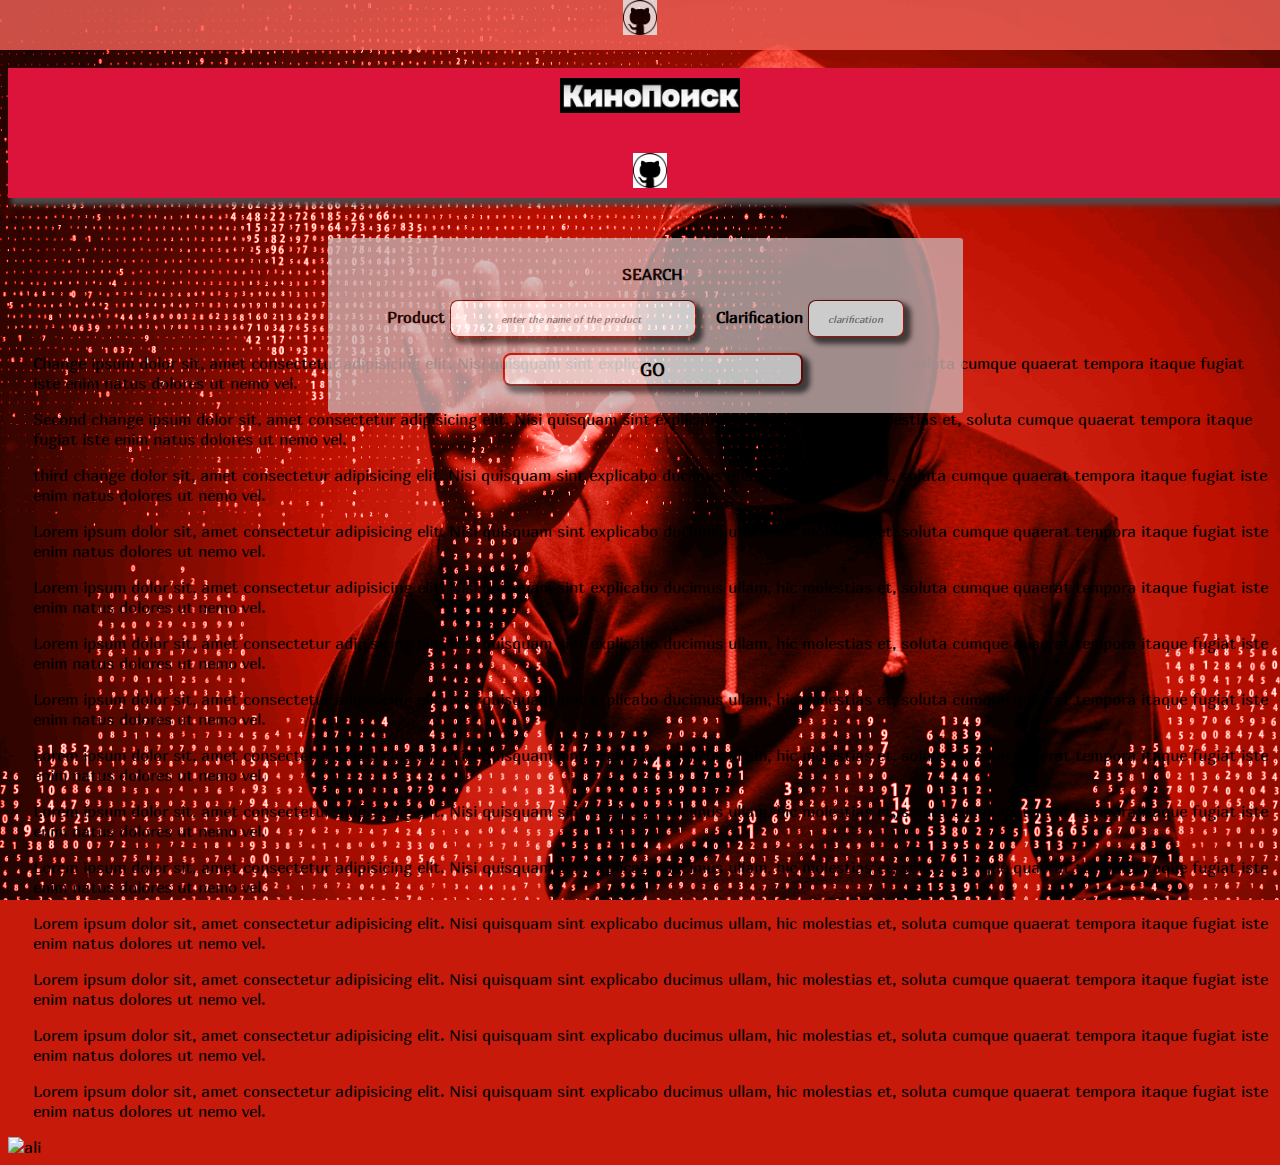
==== index.html @ 29de1f80 "dfsdf" ====
<!DOCTYPE html>
<html lang="ru">
<head>
    <meta charset="UTF-8">
    <title>Сравнение</title>
    <link rel="stylesheet" href="sty.css">
    <link rel="preconnect" href="https://fonts.googleapis.com">
    <link rel="preconnect" href="https://fonts.gstatic.com" crossorigin>
    <link href="https://fonts.googleapis.com/css2?family=Marmelad&family=Orbitron&display=swap" rel="stylesheet">
</head>
<body>
    <header class="header1">
        <a href="https://github.com/">
            <img class="img1" src="im/gh.jpg" alt="gh">
        </a>
    </header>

    <main>  
        <div class="poezd">
            <a href="kp.html">
                <img class = "img1" src="im/kp.jpg" alt="Kinopoisk-for-me"     height: 25px;>
            </a>
            <br> </br>
            <a href="gh.html">
                <img class="img1" src="im/gh.jpg" alt="my github"     height: 35px;>
            </a>
        </div>
        </div>
        <div id='container'>
            <form>
                <p><b>SEARCH</b></p>

                <label for="search_golbal"><b>Product</b></label>
                <input type="text" id='in-main' class='in1-p in1 font2' name="search_golbal" placeholder="enter the name of the product " align="middle">

                <label for="search_extra"><b>Clarification</b></label>
                <input type="text" id="in-main" class='in-main in1-p in2 font2' name="search_extra" placeholder="clarification" align="middle">

                <p> </p>

                <input type="submit" id='in3' class='center2 font1' name="go_search" value='GO' alt='Погнали'>
                </form>
        </div>

        <span class="tre">
            <p class="first_p"><b>C</b>hange ipsum dolor sit, amet consectetur adipisicing elit. Nisi quisquam sint explicabo ducimus ullam, hic molestias et, soluta cumque quaerat tempora itaque fugiat iste enim natus dolores ut nemo vel.</p>
            <p>Second change ipsum dolor sit, amet consectetur adipisicing elit. Nisi quisquam sint explicabo ducimus ullam, hic molestias et, soluta cumque quaerat tempora itaque fugiat iste enim natus dolores ut nemo vel.</p>
            <p>third change dolor sit, amet consectetur adipisicing elit. Nisi quisquam sint explicabo ducimus ullam, hic molestias et, soluta cumque quaerat tempora itaque fugiat iste enim natus dolores ut nemo vel.</p>
            <p>Lorem ipsum dolor sit, amet consectetur adipisicing elit. Nisi quisquam sint explicabo ducimus ullam, hic molestias et, soluta cumque quaerat tempora itaque fugiat iste enim natus dolores ut nemo vel.</p>
            <p>Lorem ipsum dolor sit, amet consectetur adipisicing elit. Nisi quisquam sint explicabo ducimus ullam, hic molestias et, soluta cumque quaerat tempora itaque fugiat iste enim natus dolores ut nemo vel.</p>
            <p>Lorem ipsum dolor sit, amet consectetur adipisicing elit. Nisi quisquam sint explicabo ducimus ullam, hic molestias et, soluta cumque quaerat tempora itaque fugiat iste enim natus dolores ut nemo vel.</p>
            <p>Lorem ipsum dolor sit, amet consectetur adipisicing elit. Nisi quisquam sint explicabo ducimus ullam, hic molestias et, soluta cumque quaerat tempora itaque fugiat iste enim natus dolores ut nemo vel.</p>
            <p>Lorem ipsum dolor sit, amet consectetur adipisicing elit. Nisi quisquam sint explicabo ducimus ullam, hic molestias et, soluta cumque quaerat tempora itaque fugiat iste enim natus dolores ut nemo vel.</p>
            <p>Lorem ipsum dolor sit, amet consectetur adipisicing elit. Nisi quisquam sint explicabo ducimus ullam, hic molestias et, soluta cumque quaerat tempora itaque fugiat iste enim natus dolores ut nemo vel.</p>
            <p>Lorem ipsum dolor sit, amet consectetur adipisicing elit. Nisi quisquam sint explicabo ducimus ullam, hic molestias et, soluta cumque quaerat tempora itaque fugiat iste enim natus dolores ut nemo vel.</p>
            <p>Lorem ipsum dolor sit, amet consectetur adipisicing elit. Nisi quisquam sint explicabo ducimus ullam, hic molestias et, soluta cumque quaerat tempora itaque fugiat iste enim natus dolores ut nemo vel.</p>
            <p>Lorem ipsum dolor sit, amet consectetur adipisicing elit. Nisi quisquam sint explicabo ducimus ullam, hic molestias et, soluta cumque quaerat tempora itaque fugiat iste enim natus dolores ut nemo vel.</p>
            <p>Lorem ipsum dolor sit, amet consectetur adipisicing elit. Nisi quisquam sint explicabo ducimus ullam, hic molestias et, soluta cumque quaerat tempora itaque fugiat iste enim natus dolores ut nemo vel.</p>
            <p>Lorem ipsum dolor sit, amet consectetur adipisicing elit. Nisi quisquam sint explicabo ducimus ullam, hic molestias et, soluta cumque quaerat tempora itaque fugiat iste enim natus dolores ut nemo vel.</p>
        </span>

        <div>
            <img src="ali.jpg" alt='ali' class="img11" width="15">
        </div>

    </main>

</body>
</html>
---- sty.css ----
* {
    font-family: 'Marmelad', sans-serif;
}

body {
    /*background-image: url(im/AE1.png);
    background-color: rgb(200, 26, 11);*/
    background-image: url(im/b1.jpg);
    background-color: rgb(200, 26, 11);
    background-position: top center;
    background-size: cover;
    background-attachment: fixed;
    background-repeat: no-repeat;
    background-origin: border-box;
    /*делаем верхний слой бэкграунда с наложением цвета (color) и его форматом (blendmode)*/
    background-blend-mode: luminosity;
    font-family:'Orbitron', Tahoma, Geneva, Verdana, sans-serif;
}

input:fokus {
    background-color: magenta;
}

.header1 {
    background-color: rgb(246, 99, 88);
    opacity: 0.8;
    height: 50px;
    width: 100%;
    position: fixed;
    top: 0px;
    left: 0px;
}

/* основной стиль полей*/
#in-main {
    border-radius: 8px;
    border-width: 1px;
    margin-right: 15px;
    margin-bottom: 10 px;
    border-color: rgb(200, 26, 11);
    box-shadow: 5px 5px 5px 2px rgb(78, 73, 72);
    -webkit-transition: all 0.5s ease;
    -moz-transition: all 0.5s ease;
    transition: all 0.5s ease;
}

in1-p:hover {
    box-shadow:5px 5px 5px 2px rgb(200, 26, 11);
    -webkit-transition: all 0.5s ease;
    -moz-transition: all 0.5s ease;
    transition: all 0.5s ease;
}

/* размеры основного поля поиска*/
.in1 {
    height: 33px!important;
    width: 40%!important;
}

/* размеры дополнительного поля поиска*/
.in2 {
    height: 33px!important;
    width: 15%!important;
}

#in3 {
    height: 33px!important;
    width: 50%!important;
    border-radius: 8px;
    display: inline!important;
    border-color: rgb(200, 26, 11);
    box-shadow: 5px 5px 5px 2px rgb(78, 73, 72);
    -webkit-transition: all 0.5s ease;
    -moz-transition: all 0.5s ease;
    transition: all 0.5s ease;
    margin-bottom: 7px;
}

.center {
    display: block;
    text-align: center;
}

form {
    text-align: center;
}

.font1 {
    font-weight: bold;
    font-size: 18px;
}

/* просто тектс для push */

.font2 {
  font-weight: 200!important;
  font-size: 10px!important;
  font-style: normal;
  font-style: italic;
  text-align: center;
}

span p {
  margin-left: 25px;
  margin-top: 15px;
}

.first_p {
  margin-top: 40px!important;
}

.poezd{
    background-color: crimson;
    width: 100%;
    height: 50 px;
    padding: 10px;
    position: relative;
    top: 60px;
    display: block;
    margin-left: auto;
    margin-right: auto;
    box-shadow: 5px 5px 5px 2px rgb(78, 73, 72);
    -webkit-transition: all 0.5s ease;
    -moz-transition: all 0.5s ease;
    transition: all 0.5s ease;
}
#container{
    position: relative;
    right: 5px;
    left: 5px;
    top: 100px;
    margin: 0 auto;
    max-width: 600px;
    border-radius: 3px;
    padding: 10px;
    padding-left: 25px;
    padding-bottom: 20px;
    background-color: rgb(202, 175, 175);
    opacity: 0.8;
}

.img1 {
    height: 35px;
    display: block;
    margin-left: auto;
    margin-right: auto;
}
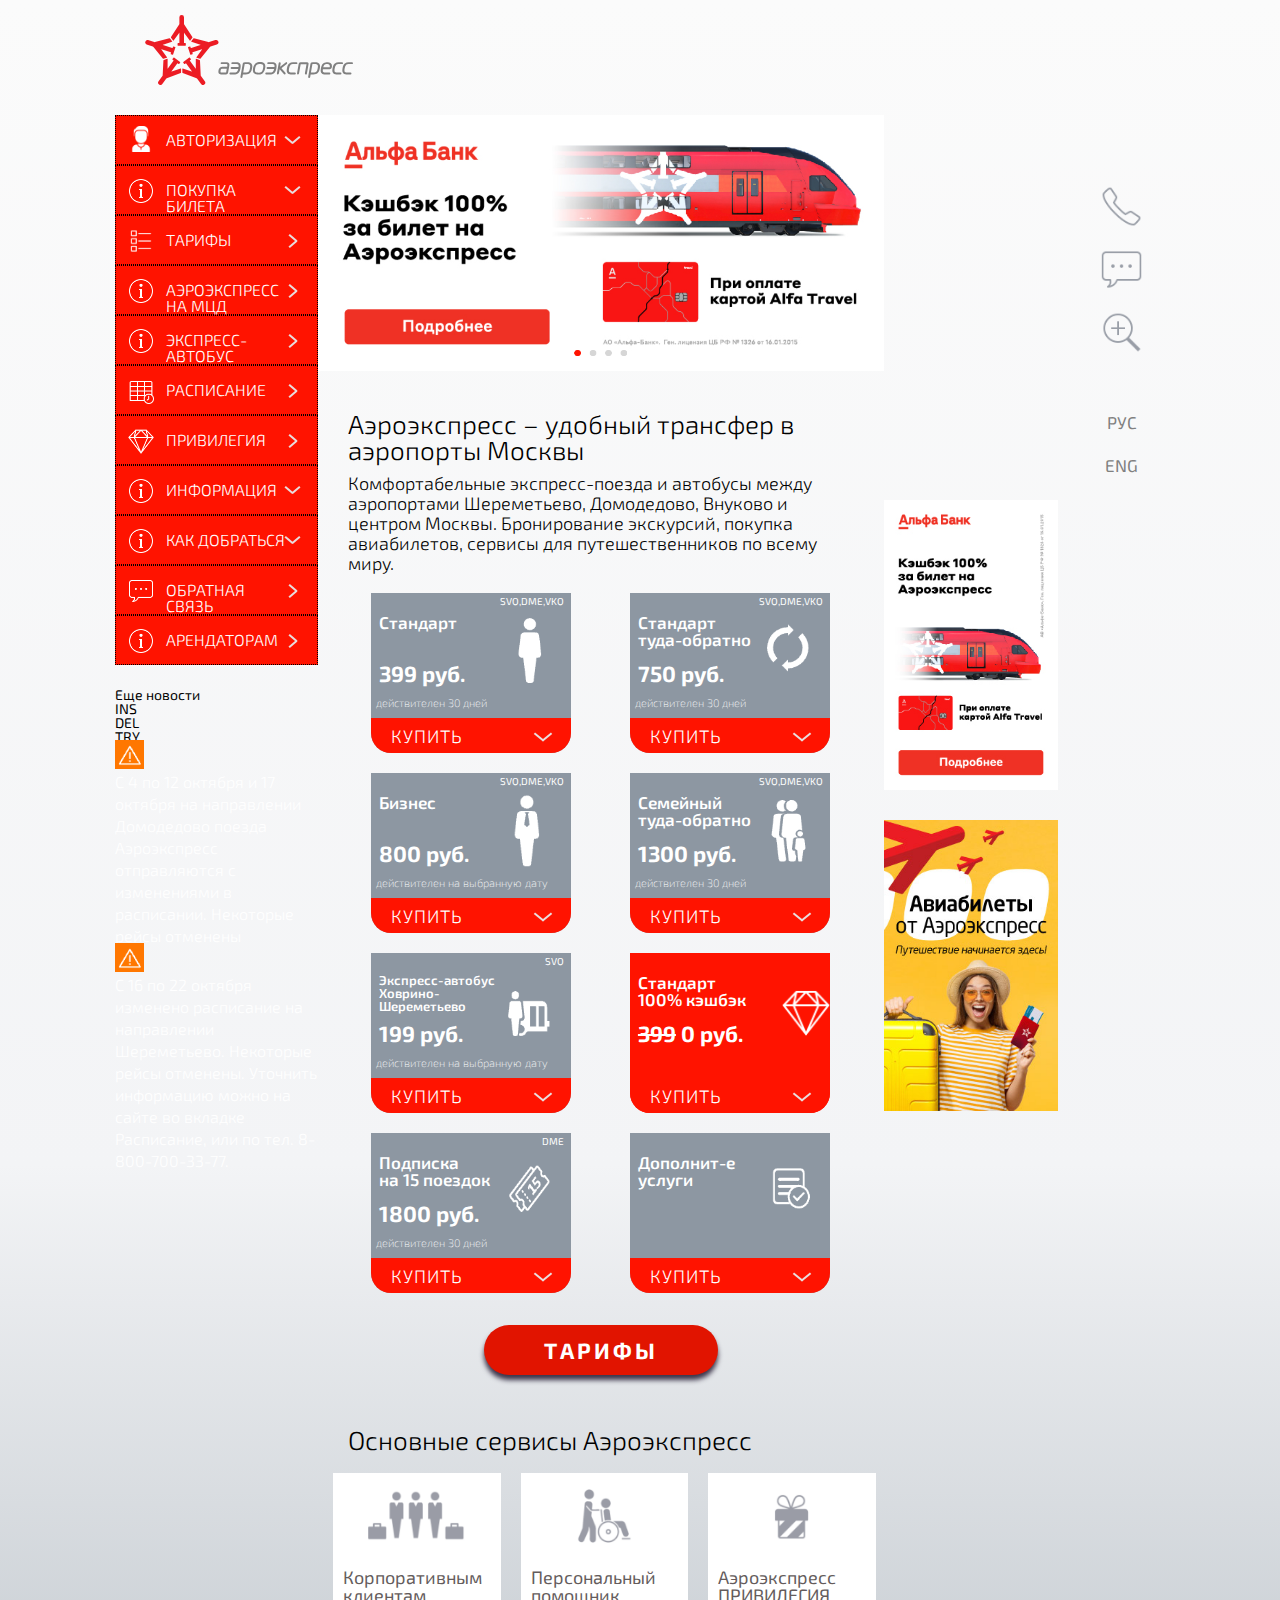
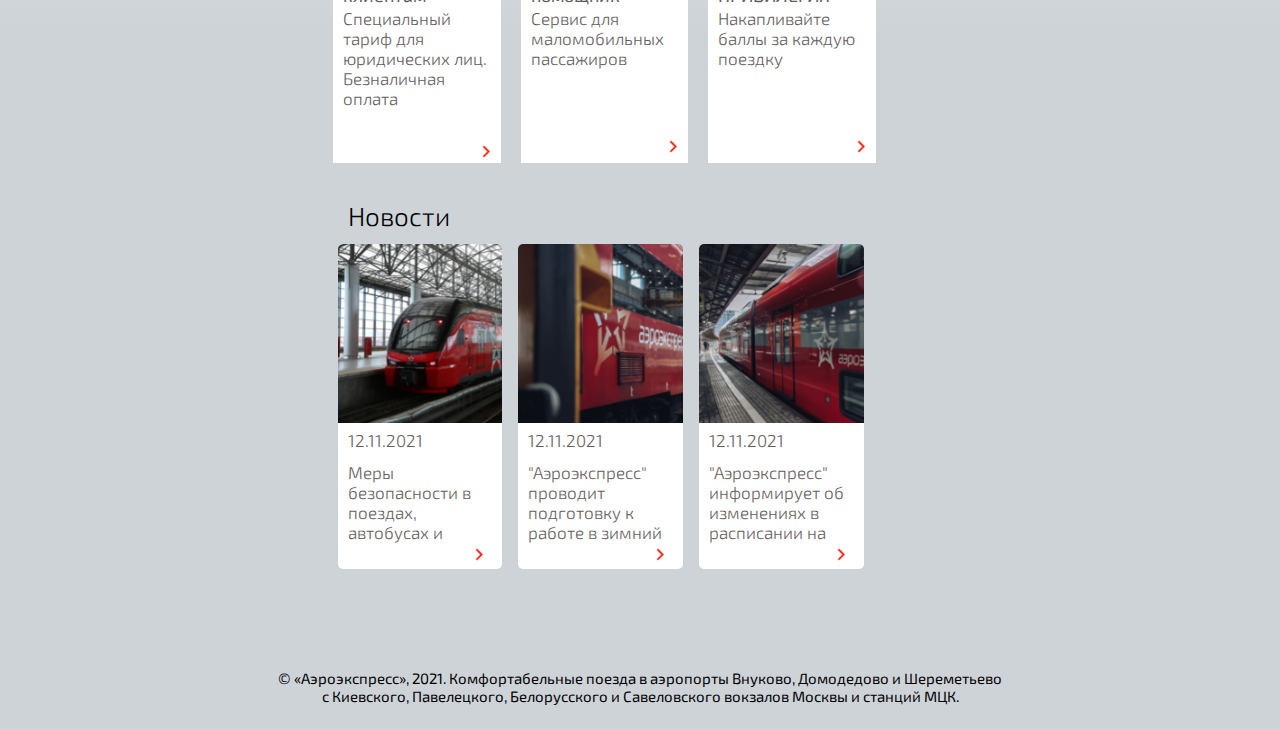
==== commit 05d6f72c: "Update index.html" ====
--- a/index.html
+++ b/index.html
@@ -1,69 +1,500 @@
 <!DOCTYPE html>
-<html lang="ru">
+<html lang="en">
 <head>
     <meta charset="UTF-8">
-    <title>Сравнение</title>
-    <link rel="stylesheet" href="sty.css">
+    <meta http-equiv="X-UA-Compatible" content="IE=edge">
+    <meta name="viewport" content="width=device-width, initial-scale=1.0 maximum-scale=1.0 user-scalable=1.0">
+    <title>AeroExpress</title>
+    <link rel="stylesheet" href="AE2.css" >
+    <link rel="stylesheet" href="AE2__left_menu.css">
+    <link rel="stylesheet" href="example.css">
+    <link rel="stylesheet" href="AE2__items.css">
     <link rel="preconnect" href="https://fonts.googleapis.com">
     <link rel="preconnect" href="https://fonts.gstatic.com" crossorigin>
-    <link href="https://fonts.googleapis.com/css2?family=Marmelad&family=Orbitron&display=swap" rel="stylesheet">
+    <link href="https://fonts.googleapis.com/css2?family=Exo+2:ital,wght@0,100;0,200;0,300;0,400;0,500;0,600;0,700;0,800;0,900;1,100;1,200;1,300;1,400;1,500;1,600;1,700;1,800;1,900&display=swap" rel="stylesheet">
+    <link rel="shortcut icon" href="im-aero/favicon.png" type="image/png">
 </head>
 <body>
-    <header class="header1">
-        <a href="https://github.com/">
-            <img class="img1" src="im/gh.jpg" alt="gh">
-        </a>
-    </header>
-
-    <main>  
-        <div class="poezd">
-            <a href="kp.html">
-                <img class = "img1" src="im/kp.jpg" alt="Kinopoisk-for-me"     height: 25px;>
-            </a>
-            <br> </br>
-            <a href="gh.html">
-                <img class="img1" src="im/gh.jpg" alt="my github"     height: 35px;>
-            </a>
+    <div class="super-wrap">
+        <div class="sub__wrap">
+            <div class="header">
+                <div class="header__content">
+                    <div class="head-left">
+                        <a href="https://aeroexpress.ru/" title = "На главную"><img class="logo " src="im-aero/logo1.svg" alt=""></a>
+                    </div>
+                </div>
+            </div>
+            <div class="main">
+                <div class="main__content">
+                    <div class="lefcen_main_column">
+                        
+<!--  БЛОК МЕНЮ  -->
+                        
+                        <div class="left_center_col">
+                            <div class="main-menu">
+                                <div class="mm-general autor">
+                                    <p>АВТОРИЗАЦИЯ</p>
+                                </div>
+                                <div class="mm-general buy">
+                                    <div>
+                                        <p>ПОКУПКА БИЛЕТА</p>
+                                    </div>
+                                </div>
+                                <div class="godown_block">
+                                    <p>Поезд АЭРОЭКСПРЕСС</p>
+                                    <a href="https://aeroexpress.ru/aero/busorder.html"> <p>Экспресс-автобус</p></a>  
+                                    <a href="https://aeroexpress.business/"> <p>Покупка билетов для ЮЛ</p></a>
+                                </div>
+                                <div class="mm-general price">
+                                    <p>ТАРИФЫ</p>
+                                </div>
+                                <a class="aaa mm-general mcd" href="https://odintsovo.aeroexpress.ru">
+                                    <p>АЭРОЭКСПРЕСС НА МЦД</p>
+                                </a>
+                                <a class="aaa mm-general bus" href="https://khovrino.aeroexpress.ru">
+                                    <p>ЭКСПРЕСС-АВТОБУС</p>
+                                </q>
+                                <a class="aaa mm-general day" href="https://aeroexpress.ru/bonus.html">
+                                    <p>РАСПИСАНИЕ</p>
+                                </a>
+                                <a  class="aaa mm-general priv">
+                                    <p>ПРИВИЛЕГИЯ</p>
+                                </a>
+                                <div class="mm-general info">
+                                    <p>ИНФОРМАЦИЯ</p>
+                                </div>
+                                <div id='howtobuy' class="mm-general how" >
+                                    <p>КАК ДОБРАТЬСЯ</p>
+                                </div>
+                                <div class="mm-general callme">
+                                    <p>ОБРАТНАЯ СВЯЗЬ</p>
+                                </div>
+                                <div class="mm-general are">
+                                    <p>АРЕНДАТОРАМ</p>
+                                </div>
+                            </div>
+                            <div class="left_btn">
+                                <div class="left_btn__go">
+                                    <p>Еще новости</p>
+                                </div>
+                            </div>
+                            <div class="buttons">
+                                <div class="left_btn2" id='btn1'>
+                                    <div class="left_btn__go2">
+                                        <p>INS</p>
+                                    </div>
+                                </div>
+                                <div class="left_btn2" id='btn2'>
+                                    <div class="left_btn__go2">
+                                        <p>DEL</p>
+                                    </div>
+                                </div>
+                                <div class="left_btn2" id='btn3'>
+                                    <div class="left_btn__go2">
+                                        <p>TRY</p>
+                                    </div>
+                                </div>
+                            </div>
+                            <div class="orange-info orange-info__1">
+                                <div class="sign1">
+                                    <img class="sign1" src="im-aero/oran-attantion.png" alt="">
+                                </div>
+                                <div class="info1">
+                                    <p class='info1_1' id='toIns'>С 4 по 12 октября и 17 октября на направлении Домодедово поезда Аэроэкспресс отправляются с изменениями в расписании. Некоторые рейсы отменены</p>
+                                </div>
+                            </div>
+                            <div class="orange-info">
+                                <div class="sign2">
+                                    <img class="sign2" src="im-aero/oran-attantion.png" alt="turn">
+                                </div>
+                                <div class="info2">
+                                    <p>С 16 по 22 октября изменено расписание на направлении Шереметьево. Некоторые рейсы отменены. Уточнить информацию можно на сайте во вкладке Расписание, или по тел. 8-800-700-33-77.</p>
+                                </div>
+                             </div>
+                        </div>
+
+<!--  ЦЕНТРАЛЬНЫЙ БЛОК  -->
+
+                        <div class="center_center_col">
+                            <div class="center__item_1">
+                                <div class="center__item_1_1">
+                                    <a href="https://aeroexpress.ru/promo-alfa" title="100% кэшбэк"><img class="slider" src="im-aero/banner-center1.png" alt=""></a>
+                                </div>
+                                <div class="center__item_1_2 center__item_3_article">
+                                    <span>Аэроэкспресс – удобный трансфер в аэропорты Москвы</span>
+                                </div>
+                                <div class="center__item_1_3">
+                                    <p>Комфортабельные экспресс-поезда и автобусы между аэропортами Шереметьево, Домодедово, Внуково и центром Москвы. Бронирование экскурсий, покупка авиабилетов, сервисы для путешественников по всему миру.</p>
+                                </div>
+                            </div>
+                            <div class="center__item_2">
+                                <div class="items_main">
+                                    <div class="frame__SVO">
+                                        <p>SVO,DME,VKO</p>
+                                    </div>
+                                    <div class="frame">
+                                        <div class="frame__text">
+                                            <p class="frame__article">Стандарт</p>
+                                            <p class="frame__price">399 руб.</p>
+                                        </div>
+                                        <div class="frame__picture">
+                                            <img class="frame__picture_1" src="im-aero/gray-man.png" alt="">
+                                        </div>
+                                    </div>
+                                    <div class="frame__howlong"> 
+                                        <span>действителен 30 дней</span>
+                                    </div>   
+                                    <div class="hidden_block">
+                                        <p>Lorem ipsum dolor sit.</p>
+                                    </div>
+                                    <div class="frame__buy">
+                                        <div class="frame__buy_text">
+                                            <P>КУПИТЬ</P>
+                                        </div>
+                                        <!--
+                                        <div class="frame_buy_down">
+                                            <img src="im-aero/down.png" alt="">
+                                        </div>-->
+                                        <div class="arrow__space">
+                                            <div class="arrow"></div>
+                                        </div>
+                                    </div>
+                                </div>
+                                <div class="items_main">
+                                    <div class="frame__SVO">
+                                        <p>SVO,DME,VKO</p>
+                                    </div>
+                                    <div class="frame">
+                                        <div class="frame__text">
+                                            <p class="frame__article">Стандарт <br> туда-обратно</p>
+                                            <p class="frame__price">750 руб.</p>
+                                        </div>
+                                        <div class="frame__picture">
+                                            <img src="im-aero/gray-reverse.png" class="frame__picture_1"  alt="">
+                                        </div>
+                                    </div>
+                                    <div class="frame__howlong"> 
+                                        <span>действителен 30 дней</span>
+                                    </div>
+                                    <div class="frame__buy">
+                                        <div class="frame__buy_text">
+                                            <P>КУПИТЬ</P>
+                                        </div>
+                                        <div class="arrow__space">
+                                            <div class="arrow"></div>
+                                        </div>
+                                    </div>
+                                </div>
+                                <div class="items_main">
+                                    <div class="frame__SVO">
+                                        <p>SVO,DME,VKO</p>
+                                    </div>
+                                    <div class="frame">
+                                        <div class="frame__text">
+                                            <p class="frame__article">Бизнес</p>
+                                            <p class="frame__price">800 руб.</p>
+                                        </div>
+                                        <div class="frame__picture">
+                                            <img class="frame__picture_1" src="im-aero/gray-man-tie.png" alt="">
+                                        </div>
+                                    </div>
+                                    <div class="frame__howlong"> 
+                                        <span>действителен на выбранную дату</span>
+                                    </div>
+                                    <div class="frame__buy">
+                                        <div class="frame__buy_text">
+                                            <P>КУПИТЬ</P>
+                                        </div>
+                                        <div class="arrow__space">
+                                            <div class="arrow"></div>
+                                        </div>
+                                    </div>
+                                </div>
+                                <div class="items_main">
+                                    <div class="frame__SVO">
+                                        <p>SVO,DME,VKO</p>
+                                    </div>
+                                    <div class="frame">
+                                        <div class="frame__text">
+                                            <p class="frame__article">Семейный<br> туда-обратно</p>
+                                            <p class="frame__price">1300 руб.</p>
+                                        </div>
+                                        <div class="frame__picture">
+                                            <img class="frame__picture_1" src="im-aero/gray-family.png" alt="">
+                                        </div>
+                                    </div>
+                                    <div class="frame__howlong"> 
+                                        <span> действителен 30 дней</span>
+                                    </div>
+                                    <div class="frame__buy">
+                                        <div class="frame__buy_text">
+                                            <P>КУПИТЬ</P>
+                                        </div>
+                                        <div class="arrow__space">
+                                            <div class="arrow"></div>
+                                        </div>
+                                    </div>
+                                </div>
+                                <div class="items_main">
+                                    <div class="frame__SVO">
+                                        <p>SVO</p>
+                                    </div>
+                                    <div class="frame">
+                                        <div class="frame__text">
+                                            <p class="small_text">Экспресс-автобус<br>Ховрино-<br>Шереметьево</p>
+                                            <p class="frame__price">199 руб.</p>
+                                           </div>
+                                        <div class="frame__picture">
+                                            <img class="frame__picture_1" src="im-aero/gray-bus.png" alt="">
+                                        </div>
+                                    </div>
+                                    <div class="frame__howlong"> 
+                                        <span>действителен на выбранную дату</span>
+                                    </div>
+                                    <div class="frame__buy">
+                                        <div class="frame__buy_text">
+                                            <P>КУПИТЬ</P>
+                                        </div>
+                                        <div class="arrow__space">
+                                            <div class="arrow"></div>
+                                        </div>
+                                    </div>
+                                </div>
+                                <div class="items_main red">
+                                    <div class="frame__SVO">
+                                        <p></p>
+                                    </div>
+                                    <div class="frame">
+                                        <div class="frame__text">
+                                            <p class="frame__article">Стандарт <br>100% кэшбэк</p>
+                                            <p class="frame__price"><s>399</s> 0 руб.</p>
+                                        </div>
+                                        <div class="frame__picture_2">
+                                            <img class="frame__picture_2-1" src="im-aero/left-white-diamond.png" alt="">
+                                        </div>
+                                    </div>
+                                    <div class="frame__howlong"> 
+                                        <span> </span>
+                                    </div>
+                                    <div class="frame__buy">
+                                        <div class="frame__buy_text">
+                                            <P>КУПИТЬ</P>
+                                        </div>
+                                        <div class="arrow__space">
+                                            <div class="arrow"></div>
+                                        </div>
+                                    </div>
+                                </div>
+                                <div class="items_main">
+                                    <div class="frame__SVO">
+                                        <p>DME</p>
+                                    </div>
+                                    <div class="frame">
+                                        <div class="frame__text">
+                                            <p class="frame__article">Подписка<br>на 15 поездок</p>
+                                            <p class="frame__price">1800 руб.</p>
+                                        </div>
+                                        <div class="frame__picture">
+                                            <img class="frame__picture_1" src="im-aero/grey-money.png" alt="">
+                                        </div>
+                                    </div>
+                                    <div class="frame__howlong"> 
+                                        <span>действителен 30 дней</span>
+                                    </div>
+                                    <div class="frame__buy">
+                                        <div class="frame__buy_text">
+                                            <P>КУПИТЬ</P>
+                                        </div>
+                                        <div class="arrow__space">
+                                            <div class="arrow"></div>
+                                        </div>
+                                    </div>
+                                </div>
+                                <div class="items_main">
+                                    <div class="frame__SVO">
+                                        <p> </p>
+                                    </div>
+                                    <div class="frame">
+                                        <div class="frame__text">
+                                            <p class="frame__article">Дополнит-е<br>услуги</p>
+                                        </div>
+                                        <div class="frame__picture">
+                                            <img class="frame__picture_1" src="im-aero/grey-ok.png" alt="">
+                                        </div>
+                                    </div>
+                                    <div class="frame__howlong"> 
+                                        <span> </span>
+                                    </div>
+                                    <div class="frame__buy">
+                                        <div class="frame__buy_text">
+                                            <P>КУПИТЬ</P>
+                                        </div>
+                                        <div class="arrow__space">
+                                            <div class="arrow"></div>
+                                        </div>
+                                    </div>
+                                </div>
+
+                            </div>
+                            <div class="form__goto">
+                                <form action="">
+                                    <button class="goto"  type="submit"> тарифы </button>
+                                </form>
+                            </div>
+                            <div class="center__item_3">
+                                <div class="center__item_3_article">
+                                    <p>Основные сервисы Аэроэкспресс</p>
+                                </div>
+                                <div class="center__item_3_row">
+                                    <div class="center__item_3_row_1">
+                                        <div class="center__item_3_row_1_1">
+                                            <div class="center__item_3_row_image_cont">
+                                                <img class="center__item_3_row_image" src="im-aero/white-many.png" alt="">
+                                            </div>
+                                            <div class="center__item_3_row_art">
+                                                <p>Корпоративным клиентам</p>
+                                            </div>
+                                            <div class="center__item_3_row_text">
+                                                <p>Специальный тариф для юридических лиц. Безналичная оплата</p>
+                                            </div>
+                                        </div>
+                                        <div class="center__item_3_row_button">
+                                            <img class="center__item_3_row_button" src="im-aero/white-right.png" alt="">
+                                        </div>
+                                    </div>
+                                    <div class="center__item_3_row_1">
+                                        <div class="center__item_3_row_1_1">
+                                            <div class="center__item_3_row_image_cont">
+                                                <img class="center__item_3_row_image" src="im-aero/invalid.png" alt="">
+                                            </div>
+                                            <div class="center__item_3_row_art">
+                                                <p>Персональный помощник</p>
+                                            </div>
+                                            <div class="center__item_3_row_text ">
+                                                <p>Сервис для маломобильных пассажиров</p>
+                                            </div>
+                                        </div>
+                                        <div class="center__item_3_row_button">
+                                            <img class="center__item_3_row_button" src="im-aero/white-right.png" alt="">
+                                        </div>
+                                    </div>
+                                    <div class="center__item_3_row_1">
+                                        <div class="center__item_3_row_1_1">
+                                            <div class="center__item_3_row_image_cont">
+                                                <img class="center__item_3_row_image" src="im-aero/white-present.png" alt="">
+                                            </div>
+                                            <div class="center__item_3_row_art">
+                                                <p>Аэроэкспресс ПРИВИЛЕГИЯ</p>
+                                            </div>
+                                            <div class="center__item_3_row_text">
+                                                <p>Накапливайте баллы за каждую поездку</p>
+                                            </div>
+                                        </div> 
+                                        <div class="center__item_3_row_button">
+                                            <img class="center__item_3_row_button" src="im-aero/white-right.png" alt="">
+                                        </div>
+                                    </div>
+                                </div>
+                            </div>
+                            <div class="news">
+                                <div class="news_art center__item_3_article">
+                                    <span>Новости</span>
+                                </div>
+                                <div class="news_line">
+                                    <div class="news_line_column">
+                                        <div class="news_line_column_pic_1"> 
+                                        </div>
+                                        <div class="news_line_column_date news_text">
+                                            <span>12.11.2021</span>
+                                        </div>
+                                        <div class="news_line_column_text news_text">
+                                            <span>Меры безопасности в поездах, автобусах и терминалах "Аэроэкспресс"</span>
+                                        </div>
+                                        <div class="news_line_column_link">
+                                            <img src="im-aero/white-right.png" alt="">
+                                        </div>
+                                    </div>
+                                    <div class="news_line_column">
+                                        <div class="news_line_column_pic_2">
+                                        </div>
+                                        <div class="news_line_column_date news_text">
+                                            <span>12.11.2021</span>
+                                        </div>
+                                        <div class="news_line_column_text news_text">
+                                            <span>"Аэроэкспресс" проводит подготовку к работе в зимний сезон</span>
+                                        </div>
+                                        <div class="news_line_column_link">
+                                            <img src="im-aero/white-right.png" alt="">
+                                        </div>
+                                    </div>
+                                    <div class="news_line_column">
+                                        <div class="news_line_column_pic_3">
+                                        </div>
+                                        <div class="news_line_column_date news_text">
+                                            <span>12.11.2021</span>
+                                        </div>
+                                        <div class="news_line_column_text news_text">
+                                            <span>"Аэроэкспресс" информирует об изменениях в расписании на Шереметьевском направлении с 30 октября</span>
+                                        </div>
+                                        <div class="news_line_column_link">
+                                            <img src="im-aero/white-right.png" alt="">
+                                        </div>
+                                    </div>
+                                </div>
+                            </div>
+                        </div>
+
+<!--  БЛОК БАННЕРОВ СПРАВА  -->
+
+                            <div class="right_center_col">
+                                <div class="side-board-none">
+                                </div>
+                                    <div class="side-board-1">
+                                        <a href="https://aeroexpress.ru/promo-alfa" title="100% кэшбэк"><img src="im-aero/r1.jpg" alt="Кэшбэк 100%"></a>
+                                    </div>
+                                    <div class="side-board-1">
+                                     <a href='https://aeroexpress.ru/avia/' title="Удобный поиск и бронирование авиабилетов"><img src="im-aero/r2.jpg" alt="">
+                                 </div>
+                            </div>
+                    </div>
+
+<!--  БЛОК КНОПОК СПРАВА  -->
+
+                    <div class="right_main_column">
+                        <div class="rmc__wraper">
+                            <div class="rmc__1">
+                                <img class="rmc__1__1 rmc__1" src="im-aero/r-phone.png" title="Позвоните нам!" alt="">
+                            </div>                           
+                            <div class="rmc__1">
+                                <a href="https://aeroexpress.ru/aero/feedback.html" title="Оставьте свое обращение"> <img class="rmc__1__1" src="im-aero/right-message-grey.png" alt=""></a>
+                            </div>
+                            <div class="rmc__1">
+                                <a href="https://aeroexpress.ru/ru/aero/search.html" title="Поиск по сайту"><img class="rmc__1__1" src="im-aero/right-loop-grey.png" alt=""></a>
+                            </div>
+                            <div class="rmc__1__2">
+                                <a href="https://aeroexpress.ru/aero.html" title="Переключиться на русский язык"><p class="rmc__1__2">РУС</p></a>
+                            </div> 
+                            <div class="rmc__1__3">
+                                <a href="https://aeroexpress.ru/en/aero.html" title="Turn to english"><p class="rmc__1__2">ENG</p></a>
+                            </div> 
+                        </div>
+                    </div>
+                </div>
+            </div>
+
+<!--  ФУТЕР  -->
+
+            <div class="footer">
+                <div class="footer__content">
+                    <div class="foot__content">
+                        <p>© «Аэроэкспресс», 2021. Комфортабельные поезда в аэропорты Внуково, Домодедово и Шереметьево с Киевского, Павелецкого, Белорусского и Савеловского вокзалов Москвы и станций МЦК.</p>
+                    </div>
+                </div>
+            </div>
         </div>
-        </div>
-        <div id='container'>
-            <form>
-                <p><b>SEARCH</b></p>
-
-                <label for="search_golbal"><b>Product</b></label>
-                <input type="text" id='in-main' class='in1-p in1 font2' name="search_golbal" placeholder="enter the name of the product " align="middle">
-
-                <label for="search_extra"><b>Clarification</b></label>
-                <input type="text" id="in-main" class='in-main in1-p in2 font2' name="search_extra" placeholder="clarification" align="middle">
-
-                <p> </p>
-
-                <input type="submit" id='in3' class='center2 font1' name="go_search" value='GO' alt='Погнали'>
-                </form>
-        </div>
-
-        <span class="tre">
-            <p class="first_p"><b>C</b>hange ipsum dolor sit, amet consectetur adipisicing elit. Nisi quisquam sint explicabo ducimus ullam, hic molestias et, soluta cumque quaerat tempora itaque fugiat iste enim natus dolores ut nemo vel.</p>
-            <p>Second change ipsum dolor sit, amet consectetur adipisicing elit. Nisi quisquam sint explicabo ducimus ullam, hic molestias et, soluta cumque quaerat tempora itaque fugiat iste enim natus dolores ut nemo vel.</p>
-            <p>third change dolor sit, amet consectetur adipisicing elit. Nisi quisquam sint explicabo ducimus ullam, hic molestias et, soluta cumque quaerat tempora itaque fugiat iste enim natus dolores ut nemo vel.</p>
-            <p>Lorem ipsum dolor sit, amet consectetur adipisicing elit. Nisi quisquam sint explicabo ducimus ullam, hic molestias et, soluta cumque quaerat tempora itaque fugiat iste enim natus dolores ut nemo vel.</p>
-            <p>Lorem ipsum dolor sit, amet consectetur adipisicing elit. Nisi quisquam sint explicabo ducimus ullam, hic molestias et, soluta cumque quaerat tempora itaque fugiat iste enim natus dolores ut nemo vel.</p>
-            <p>Lorem ipsum dolor sit, amet consectetur adipisicing elit. Nisi quisquam sint explicabo ducimus ullam, hic molestias et, soluta cumque quaerat tempora itaque fugiat iste enim natus dolores ut nemo vel.</p>
-            <p>Lorem ipsum dolor sit, amet consectetur adipisicing elit. Nisi quisquam sint explicabo ducimus ullam, hic molestias et, soluta cumque quaerat tempora itaque fugiat iste enim natus dolores ut nemo vel.</p>
-            <p>Lorem ipsum dolor sit, amet consectetur adipisicing elit. Nisi quisquam sint explicabo ducimus ullam, hic molestias et, soluta cumque quaerat tempora itaque fugiat iste enim natus dolores ut nemo vel.</p>
-            <p>Lorem ipsum dolor sit, amet consectetur adipisicing elit. Nisi quisquam sint explicabo ducimus ullam, hic molestias et, soluta cumque quaerat tempora itaque fugiat iste enim natus dolores ut nemo vel.</p>
-            <p>Lorem ipsum dolor sit, amet consectetur adipisicing elit. Nisi quisquam sint explicabo ducimus ullam, hic molestias et, soluta cumque quaerat tempora itaque fugiat iste enim natus dolores ut nemo vel.</p>
-            <p>Lorem ipsum dolor sit, amet consectetur adipisicing elit. Nisi quisquam sint explicabo ducimus ullam, hic molestias et, soluta cumque quaerat tempora itaque fugiat iste enim natus dolores ut nemo vel.</p>
-            <p>Lorem ipsum dolor sit, amet consectetur adipisicing elit. Nisi quisquam sint explicabo ducimus ullam, hic molestias et, soluta cumque quaerat tempora itaque fugiat iste enim natus dolores ut nemo vel.</p>
-            <p>Lorem ipsum dolor sit, amet consectetur adipisicing elit. Nisi quisquam sint explicabo ducimus ullam, hic molestias et, soluta cumque quaerat tempora itaque fugiat iste enim natus dolores ut nemo vel.</p>
-            <p>Lorem ipsum dolor sit, amet consectetur adipisicing elit. Nisi quisquam sint explicabo ducimus ullam, hic molestias et, soluta cumque quaerat tempora itaque fugiat iste enim natus dolores ut nemo vel.</p>
-        </span>
-
-        <div>
-            <img src="ali.jpg" alt='ali' class="img11" width="15">
-        </div>
-
-    </main>
-
+    </div>
+    <script src='https://code.jquery.com/jquery-3.6.0.min.js'></script>
+    <script src="up_and_down.js"></script>
+    <script src='try_Dima.js'></script>
 </body>
-</html>+</html>
--- a/AE2.css
+++ b/AE2.css
@@ -0,0 +1,343 @@
+*{padding: 0; margin: 0; border: 0;}
+*,*:before,*:after{	-moz-box-sizing: border-box; -webkit-box-sizing: border-box; box-sizing: border-box;}
+:focus,:active{outline: none;}
+a:focus,a:active{outline: none;}
+nav,footer,header,aside{display: block;}
+html,body{height: 100%;	width: 100%; font-size: 100%; line-height: 1; font-size: 14px; 	-ms-text-size-adjust: 100%; -moz-text-size-adjust: 100%; 	-webkit-text-size-adjust: 100%;}
+input,button,textarea{font-family:inherit;}
+input::-ms-clear{display: none;}
+button{cursor: pointer;}
+button::-moz-focus-inner {padding:0;border:0;}
+a, a:visited{text-decoration: none;}
+a:hover{text-decoration: none;}
+ul li{list-style: none;}
+img{vertical-align: top;}
+h1,h2,h3,h4,h5,h6{font-size:inherit;font-weight: 400;}
+.bigred{font-size: 20px; color: red;}
+
+
+body {font-family: 'Exo 2', sans-serif;}
+
+.border {border: 1px solid green;}
+.border2 {border: 1px solid red;}
+
+.super-wrap {
+    overflow: hidden;
+    margin: 0px auto;
+    background: linear-gradient(to bottom, #fbfbfb 0%, #f3f4f6 50%, #ced3d8 70%);
+    max-width: 100%;
+    }
+.sub__wrap {
+    flex-direction: column;
+    margin: 0px auto;
+    background-attachment:fixed;
+    height: 100%;
+}
+
+@media (max-width: 1800px) {
+    .sub__wrap {
+        max-width: 100%;
+        }
+    }
+@media (max-width: 1330px) {
+    .sub__wrap {
+        max-width: 1070px;
+        }
+    }
+@media (max-width: 1100px) {
+    .sub__wrap {
+        max-width: 970px;
+        }
+    }
+@media (max-width: 992px) {
+    .sub__wrap {
+        max-width: 750px;
+        }
+    }
+@media (max-width: 767px) {
+    .sub__wrap {
+        max-width: none;
+        }
+    }
+
+
+.header {   
+    height: 100%;
+}
+.header__content{
+    align-items: center;
+    height: 105px;
+    padding: 15px 40px;
+}
+.logo {
+    height: 70px;
+}
+
+
+.main {
+    max-width: 100%;
+}
+.main__content {
+    display: flex;
+    max-width: 100%;
+}
+    .lefcen_main_column {
+        flex: 0 0 90%;
+        padding: 10px;
+        display: flex;
+        justify-content: space-around;
+    }
+        .left_center_col {
+            width: 280px;
+        }
+        .main-menu {
+            justify-content: center;
+            align-items:flex-start;
+            height: fit-content;
+            background-color: #ff1300;
+            margin-bottom: 23px;
+            position: relative;
+        }
+        .aaa {
+            display: block;
+        }
+
+
+            .form__goto {
+                padding: 22px;
+                display: flex;
+                justify-content: center;
+            }
+            .goto {
+                background-color: #e11400;
+                border-radius: 25px;
+                height: 50px;
+                text-transform: uppercase;
+                letter-spacing: 3px;
+                color: white;
+                font-weight: 700;
+                font-size: 22px;
+                padding: 0px 60px 0px 60px;
+                box-shadow: 0px 5px 5px #3c354a;
+                transition: all 0.5s cubic-bezier(0.68, -0.7, 0.265, 1.55) 0s;
+            }
+            .goto:hover {
+                padding: 0px 85px 0px 85px;
+                background-color: #ff7700;
+                box-shadow: 0px 7px 7px #373241;
+                transition: all 500ms cubic-bezier(0.68, -0.55, 0.265, 1.55) 0s;
+
+            }
+        .center__item_3 {
+            margin-top: 30px;        
+        }
+        .center__item_3_article {
+            font-size: 26px;
+            font-weight: 300;
+            margin-bottom: 5px;
+            padding-left: 30px;
+        }
+        .center__item_3_row {
+            display: flex;
+            justify-content: space-between;
+            padding: 15px;
+        }
+        .center__item_3_row_1 {
+            flex: 0 0 31.33%;
+            background-color: white;
+            padding: 5PX;
+            display: flex;
+            flex-direction: column;
+            margin-right: 20px;
+            overflow: hidden;
+            height: 290px;
+            transition: all 500ms ease 0ms;
+        }
+        .center__item_3_row_1:hover {
+            box-shadow: 5px 5px 15px rgb(100, 92, 92), -5px -5px 15px rgb(100, 92, 92);
+            cursor: pointer;
+        }
+        .center__item_3_row_1:last-child {
+            margin-right: 0px;
+        }
+
+            .center__item_3_row_1_1 {
+                flex: 0 0 90%;
+                background-color: white;
+                padding: 5PX;
+                display: flex;
+                flex-direction: column;
+            }
+                .center__item_3_row_image_cont {
+                    max-width: 99%;
+                    max-height: 300px;
+                }
+                    .center__item_3_row_image {
+                        width: 100%;
+                        max-width: 240px;
+                        display: inline-block;
+                        margin: 0px auto;
+                    }
+                .center__item_3_row_art {
+                    font-size: 18px;
+                    font-weight: 400;
+                    margin: 20px 0px 0px 0px;
+                    height: 10%;
+                    align-items: flex-start;
+                    color: rgb(100, 92, 92);
+                }
+                .center__item_3_row_text {
+                    font-size: 17px;
+                    font-weight: 300;
+                    line-height: 20px;
+                    height: 30%;
+                    color: rgb(100, 92, 92);
+                    margin: 16px 0px 10px 0px;
+                    align-items: flex-end;
+                }
+            .center__item_3_row_button {
+                width: 20px;
+                align-self: flex-end;
+                display: block;
+                flex: 0 0 10%;
+                padding-top: 3px;
+            }
+        
+
+        .news_art {
+            margin: 25px 0 15px 0;
+        }    
+        .news_line {
+            display: flex;
+            justify-content: space-between;
+            height: 325px;
+            margin: 0 20px;
+            border-radius: 3px;
+        }
+            .news_line_column {
+                overflow: hidden;
+                flex: 0 0 31.333%;
+                border-radius: 5px;
+                background: white;
+                display: flex;
+                flex-direction: column;
+                transition: all 500ms ease 100ms;
+                }
+            .news_line_column:hover {
+                box-shadow: 0px 0px 15px rgb(100, 92, 92);
+                cursor: pointer;
+
+            }
+                .news_line_column_pic_1 {
+                    flex: 0 0 55%;
+                    background: url(im-aero/news_1.png) no-repeat;
+                }
+                .news_line_column_pic_2 {
+                    flex: 0 0 55%;
+                    background: url(im-aero/news_2.png) no-repeat;
+                }
+                .news_line_column_pic_3 {
+                    flex: 0 0 55%;
+                    background: url(im-aero/news_3.png) no-repeat;
+                }
+                .news_line_column_pic img {
+                    border-radius: 5px 5px 0 0;
+                }
+                .news_line_column_date {
+                    flex: 0 0 10%;
+                    margin-top: 7px;
+                }
+                .news_text {
+                    font-size: 17px;
+                    font-weight: 300;
+                    line-height: 20px;
+                    color: rgb(100, 92, 92);
+                    padding: 0 10px;
+                }
+                .news_line_column_text {
+                    flex: 0 0 25%;
+                    padding-bottom: 7px;
+                    overflow: hidden;
+                }
+                .news_line_column_link {
+                    flex: 0 0 10%;
+                    align-self: flex-end;
+                }
+                .news_line_column_link img {
+                    height: 20px;
+                    margin-right: 13px;
+                }
+
+
+
+        .right_center_col {
+            max-width: 20%;
+            min-width: 15%;
+        }
+            .side-board-none {
+                height: 370px;
+            }
+            .side-board-1 {
+                padding: 15px 0px;
+            }       
+            .side-board-1 img {
+                width: 100%;
+                min-width: 10
+                
+                0px;
+            }   
+
+    .right_main_column {
+        flex: 0 0 10%;
+}
+        .rmc__wraper {
+            max-width: 100%; 
+            display: flex;
+            flex-direction: column;
+            justify-content: center;
+            margin: 80px 10px 0px 10px;
+}
+        .rmc__1 {
+            align-self: center;
+            text-align: center;
+        }
+            .rmc__1__1 {
+                height: 43px;
+                margin-bottom: 20px;            
+                }
+            .rmc__1__1 a:visited {
+                text-decoration: none;
+            }
+            .rmc__1__2 {
+                height: 43px;
+                display: inline-block;
+                margin: 20px 0px 0px 0px;
+                font-size: 17px;
+                color: gray;
+                text-align: center;
+            }
+            .rmc__1__2:hover {
+                color: #e11400;
+            }
+            .rmc__1__3 {
+                height: 43px;
+                display: inline-block;
+                font-size: 17px;
+                color: gray;
+                text-align: center;
+            }
+            .rmc__1__3:hover {
+                color: #e11400;
+            }
+.footer {
+    height: 70px;
+}
+.foot__content {
+    width: 750px;
+    font-size: 15px;
+    font-weight: 300px;
+    line-height: 18px;
+    margin: 80px auto 30px auto;
+    padding: 10px;
+    text-align: center;
+}
--- a/AE2__left_menu.css
+++ b/AE2__left_menu.css
@@ -0,0 +1,139 @@
+
+.autor {background: url('im-aero/left-white-man.png') 12px 10px/26px no-repeat;}
+.buy, .mcd, .bus, .info, .how, .are {background: url('im-aero/left-white-info.png') 12px 12px/26px no-repeat;}
+.price {background: url('im-aero/left-white-list.png') 12px 12px/26px no-repeat;}
+.day {background: url('im-aero/left-white-schedule.png') 12px 12px/26px no-repeat;}
+.priv {background: url('im-aero/left-white-diamond.png') 12px 12px/26px no-repeat;}
+.callme {background: url('im-aero/left-white-message.png') 12px 12px/26px no-repeat;}
+
+
+.orange-info1, .orange-info2 {
+    background-color: #ff7700;
+    padding: 15px 20px 15px 15px;
+    display: flex;
+}
+.orange-info1 {
+    margin-bottom: 25px;
+}
+.sign1, .sign2 {
+    height: 29px;
+    margin-right: 5px;
+    margin-top: -2px;
+}
+.info1, .info2 {
+    font-weight: 300;
+    font-size: 16px;
+    color: white;
+    line-height: 22px;
+}
+
+
+.godown_block {
+    display: none;
+}
+.godown_block.boom {
+    display: block;
+    margin: 15px 0px 0px -50px;
+    top: 0px;
+    left: 0px;
+    height: fit-content;
+    width: 280px;
+    background-color: white;
+    color: rgb(89, 84, 84);
+    padding: 5px 10px 5px 20px;
+    font-size: 16px;
+    font-weight: 500;
+    line-height: 40px;
+    position: relative;
+}
+.godown_block.boom p::after {
+    content: " ";
+    position: absolute;
+    top: 45px;
+    left: 15px;
+    height: 1px;
+    width: 250px;
+    background: rgb(196, 192, 192);
+}
+.godown_block.boom p::before {
+    content: " ";
+    position: absolute;
+    top: 85px;
+    left: 15px;
+    height: 1px;
+    width: 250px;
+    background: rgb(196, 192, 192);
+}
+
+.mm-general {
+    font-weight: 300;
+    font-size: 16px;
+    padding: 16px 25px 12px 50px;
+    height: 50px;
+    color: white;
+    display: inline-block;
+    width: 100%;
+    position: relative;
+    border: 1px dotted black;
+}
+.mm-general:hover    {
+    background-color: #e11400;
+    cursor: pointer;
+}
+
+/* Делаем стрелки вверх и вниз */
+.buy::after, .autor::before, .info::after, .how::after {
+    content: ' ';
+    position: absolute;
+    width: 10px;
+    height: 2px;
+    right: 23px;
+    top: 23px;
+    background-color: rgb(233, 222, 222);
+    transition: all 300ms ease 0s;
+}
+.buy::before, .autor::after, .info::before, .how::before {
+    content: ' ';
+    position: absolute;
+    width: 10px;
+    height: 2px;
+    right: 16px;
+    top: 23px;
+    background-color: rgb(233, 222, 222);
+    transition: all 300ms ease 0s;
+}
+.buy::after, .autor::before, .info::after, .how::after {
+    transform: rotate(40deg);
+}
+.buy::before, .autor::after, .info::before, .how::before {
+    transform: rotate(-40deg);
+}
+.buy.boom::after, .autor.boom::before, .info.boom::after, .how.boom::after  {
+    transform: rotate(140deg);
+}
+.buy.boom::before, .autor.boom::after, .info.boom::before, .how.boom::before {
+    transform: rotate(220deg);
+}
+
+
+/* Делаем стрелки вправо */
+.price::after, .mcd::after, .bus::after, .day::after, .priv::after, .callme::after, .are::after {
+    content: ' ';
+    position: absolute;
+    width: 10px;
+    height: 2px;
+    right: 19px;
+    top: 27px;
+    transform: rotate(-40deg);
+    background-color: rgb(233, 222, 222);
+}
+.price::before, .mcd::before, .bus::before, .day::before, .priv::before, .callme::before, .are::before {
+    content: ' ';
+    position: absolute;
+    width: 10px;
+    height: 2px;
+    right: 19px;
+    top: 21px;
+    transform: rotate(40deg);
+    background-color: rgb(233, 222, 222);
+}
--- a/AE2__items.css
+++ b/AE2__items.css
@@ -0,0 +1,174 @@
+.center_center_col {
+    max-width: 60%;
+
+}
+
+    .slider {
+        display: inline-block;
+        width: 100%;
+    }
+    .center__item_1_2 {
+        margin-top: 40px;
+    }
+    .center__item_1_3 {
+        margin: 10px 30px;
+        line-height: 20px;
+        font-size: 18px;
+        font-weight: 300;
+    }
+    .center__item_2 {
+        display: flex;
+        flex-wrap: wrap;
+        justify-content: space-evenly;
+    }
+    .items_main {
+        width: 200px;
+        height: 160px;
+        background-color: #8d97a2;
+        margin: 10px 5px;
+        border-radius: 0px 0px 20px 20px;
+        transition: all 500ms ease 0ms;
+        display: flex;
+        flex-direction: column;
+        overflow: hidden;
+        }
+    .items_main:hover {
+        box-shadow: 5px 5px 10px rgba(131, 123, 123, 0.5), -5px 5px 10px rgba(131, 123, 123, 0.7);
+        width: 202px;
+        height: 162px;
+    }
+    .frame__SVO {
+        font-size: 10px;
+        color: white;
+        height: 20px;
+        display: flex;
+        justify-content: right;
+        align-items: center;
+        margin: 0px 7px;
+        flex: 0 0 10%;
+    }
+    .frame {
+        display: flex;
+        flex-direction: row;
+        justify-content: center;
+        display: flex;
+        justify-content: space-between;
+        padding: 0 0 3px 3px;
+        flex: 0 0 55%;
+    }
+    .red {
+        background: #ff1300;
+    }
+    .frame__text {
+        flex: 0 0 65%;
+        color: white;
+        padding: 5px;
+        display: flex;
+        flex-direction: column;
+        justify-content: space-between;
+    }
+    .frame__article{
+        font-size: 17px;
+        font-weight: 600;
+    }
+    .small_text {
+        font-size: 13px;
+        font-weight: 600;
+    }
+    .frame__price {
+        font-size: 22px;
+        font-weight: 700;
+        margin: 5px 0px;
+    }
+    .frame__howlong {
+        font-size: 11px;
+        font-weight: 200;
+        color: white;
+        margin: 0px 0px 5px 5px;
+        flex: 0 0 10%;
+    }
+    .frame__picture {
+        display: flex;
+        align-items: center;
+        flex: 0 0 35%;
+    }
+    .frame__picture_1 {
+        display: inline-block;
+        width: 55px;
+    }
+    .frame__picture_2 {
+        margin-left: 3PXgit ;
+        display: flex;
+        align-items: center;
+    }
+    .frame__picture_2-1 {
+        display: inline-block;
+        width: 48px;
+    }
+    .frame__buy {
+        background: #ff1300;
+        border-radius: 0px 0px 18px 18px;
+        position: relative;
+        flex: 0 0 25%;
+        display: flex;
+        justify-content: space-between;
+    }
+    .frame__buy_text {
+        color: white;
+        font-size: 18px;
+        font-weight: 300;
+        padding: 9px 0 9px 20px;
+        letter-spacing: 1px;
+    }
+    .frame_buy_down {
+        position: absolute;
+        top: 5px;
+        right: 15px;
+    }
+    .frame_buy_down img {
+        display: inline-block;
+        width: 30px;
+    }
+
+
+    .hidden_block{
+        display: none;
+    }
+
+    .arrow__space {
+        width: 100%;
+        height: 40px;
+        cursor: pointer;
+        position: absolute;
+        top: 0px;
+        left: 0px;
+    }
+    .arrow {
+        position: relative;
+    }
+    .arrow::before, .arrow::after {
+        position: absolute;
+        content: "";
+        width: 12px;
+        height: 2px;
+        background-color: rgb(233, 222, 222);
+        top: 18px;
+        transition: all 0.3s ease 0s;
+    }
+    .arrow::after {
+        right: 18px; 
+        transform: rotate(-40deg);
+    }
+    .arrow::before {
+        right: 26px;
+        transform: rotate(40deg);
+    }
+    .arrow.active::after, .arrow.active::before {
+        background-color: tomato;
+    }
+    .arrow.active::after {
+        transform: rotate(40deg);
+    }
+    .arrow.active::before {
+        transform: rotate(-40deg);
+    }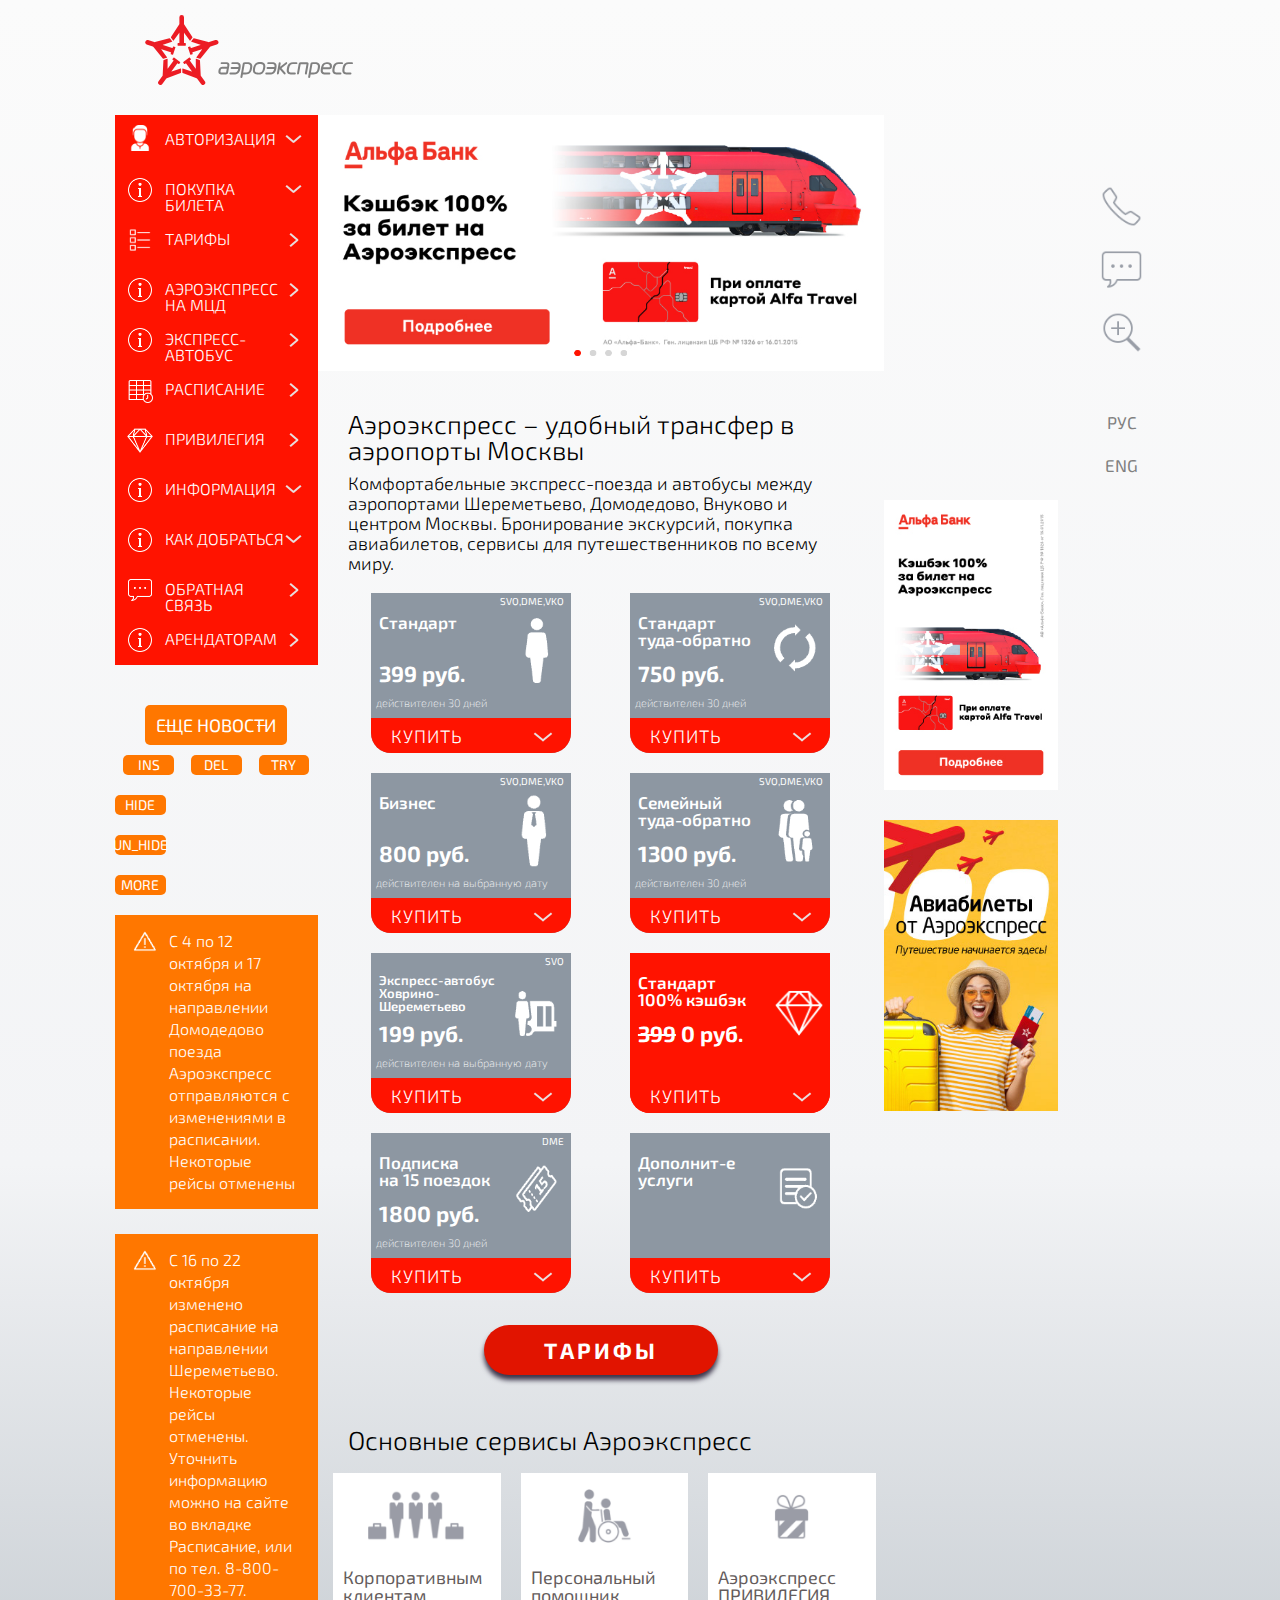
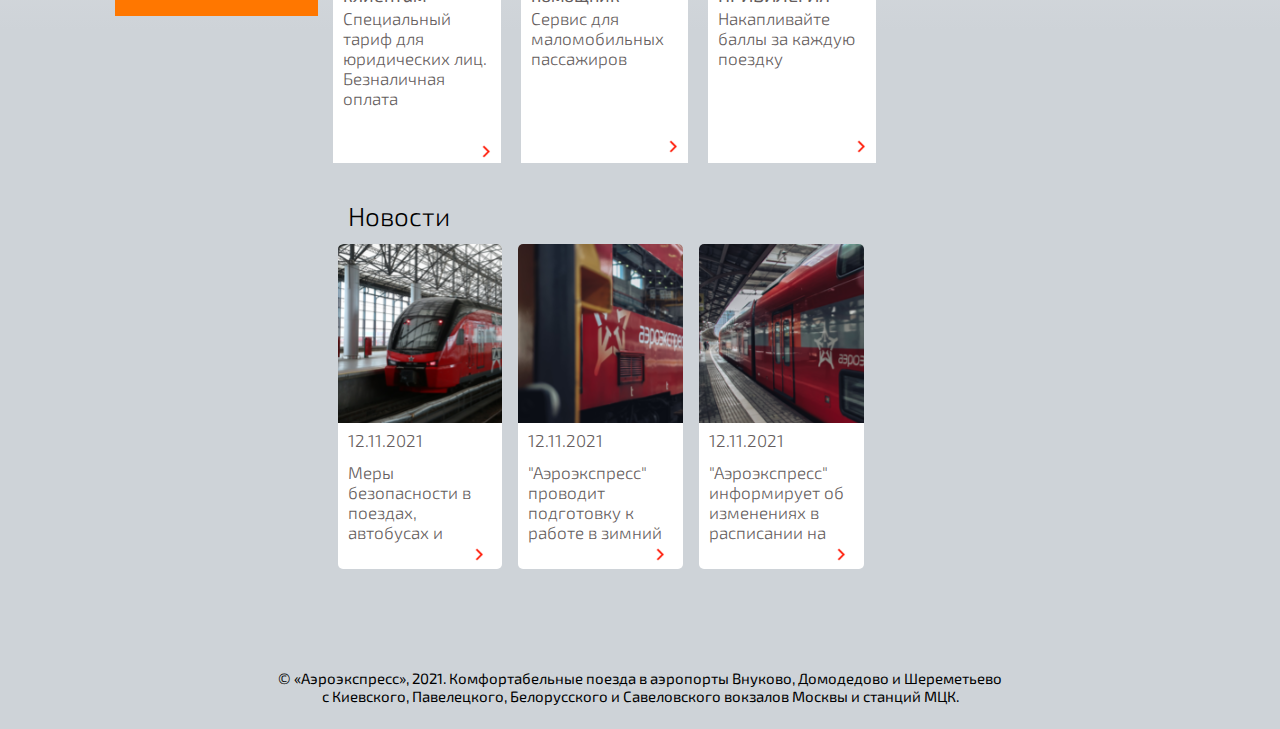
==== commit 50829041: "Update index.html" ====
--- a/index.html
+++ b/index.html
@@ -95,6 +95,23 @@
                                     </div>
                                 </div>
                             </div>
+                            <div class="buttons2">
+                                <div class="left_btn2" id='btn1'>
+                                    <div class="left_btn__go2">
+                                        <p>HIDE</p>
+                                    </div>
+                                </div>
+                                <div class="left_btn2" id='btn2'>
+                                    <div class="left_btn__go2">
+                                        <p>UN_HIDE</p>
+                                    </div>
+                                </div>
+                                <div class="left_btn2" id='btn3'>
+                                    <div class="left_btn__go2">
+                                        <p>MORE</p>
+                                    </div>
+                                </div>
+                            </div>
                             <div class="orange-info orange-info__1">
                                 <div class="sign1">
                                     <img class="sign1" src="im-aero/oran-attantion.png" alt="">
--- a/AE2.css
+++ b/AE2.css
@@ -13,13 +13,14 @@
 ul li{list-style: none;}
 img{vertical-align: top;}
 h1,h2,h3,h4,h5,h6{font-size:inherit;font-weight: 400;}
-.bigred{font-size: 20px; color: red;}
 
 
 body {font-family: 'Exo 2', sans-serif;}
 
 .border {border: 1px solid green;}
 .border2 {border: 1px solid red;}
+.bigred{font-size: 20px; color: red;}
+
 
 .super-wrap {
     overflow: hidden;
@@ -91,9 +92,8 @@
             width: 280px;
         }
         .main-menu {
-            justify-content: center;
             align-items:flex-start;
-            height: fit-content;
+            height: auto;
             background-color: #ff1300;
             margin-bottom: 23px;
             position: relative;
@@ -329,7 +329,11 @@
             .rmc__1__3:hover {
                 color: #e11400;
             }
-.footer {
+            .rmc__1__2 p, a, a:active, a:focus, a:visited {
+                color: gray;
+            }
+
+            .footer {
     height: 70px;
 }
 .foot__content {
--- a/AE2__left_menu.css
+++ b/AE2__left_menu.css
@@ -1,4 +1,3 @@
-
 .autor {background: url('im-aero/left-white-man.png') 12px 10px/26px no-repeat;}
 .buy, .mcd, .bus, .info, .how, .are {background: url('im-aero/left-white-info.png') 12px 12px/26px no-repeat;}
 .price {background: url('im-aero/left-white-list.png') 12px 12px/26px no-repeat;}
@@ -7,13 +6,18 @@
 .callme {background: url('im-aero/left-white-message.png') 12px 12px/26px no-repeat;}
 
 
-.orange-info1, .orange-info2 {
+.orange-info {
     background-color: #ff7700;
+    opacity: 1;
     padding: 15px 20px 15px 15px;
     display: flex;
-}
-.orange-info1 {
+    transition: all 500ms ease 0ms;
+}
+.orange-info__1 {
     margin-bottom: 25px;
+}
+.orange-info:hover {
+    opacity: 0.8;
 }
 .sign1, .sign2 {
     height: 29px;
@@ -26,25 +30,111 @@
     color: white;
     line-height: 22px;
 }
-
+.info1_red {
+    background-color: tomato;
+}
+
+.buttons {
+    display: flex;
+    justify-content: space-around;
+}
+.left_btn, .left_btn2 {
+    border-radius: 5px;
+    background-color: #ff7700;
+    transition: all 300ms ease 0ms;
+}
+.left_btn {
+    width: 70%;
+    height: 40px;
+    margin: 40px auto 10px;
+    padding: 10px;
+    cursor: pointer;
+}
+.left_btn2 {
+    width: 25%;
+    height: 20px;
+    margin-bottom: 20px;
+    cursor: pointer;
+}
+.left_btn2:hover {
+    box-shadow: 5px 5px 10px gray;
+    background-color: #d5690a;
+}
+.left_btn__go, .left_btn__go2 {
+    color: #ffff;
+    width: 100%;
+    height: 100%;
+    text-transform: uppercase;
+    position: relative;
+    display: flex;
+    align-items: center;
+    justify-content: center;
+}
+.left_btn__go {
+    font-size: 18px;
+}
+.left_btn__go2 {
+    font-size: 14px;
+}
+
+.left_btn__go::before {
+    content: ' ';
+    position: absolute;
+    top: 10px;
+    left: 10px;
+    height: 1px;
+    width: 10px;
+    background-color: white;
+    z-index: 4;
+    animation: first-a 2000ms ease infinite;
+}
+.left_btn__go::after {
+    content: ' ';
+    position: absolute;
+    top: 10px;
+    right: 10px;
+    height: 1px;
+    width: 10px;
+    background-color: white;
+    z-index: 4;
+    animation: first-b 2000ms ease infinite;
+}
+@keyframes first-a {
+    0% {left: 4%;}
+    50% {left: 7%;}
+    100% {left: 4%;}
+}
+@keyframes first-b {
+    0% {right: 4%;}
+    50% {right: 7%;}
+    100% {right: 4%;}
+}
+
+
+.left_btn:hover {
+    box-shadow: 5px 5px 10px gray;
+    background-color: #d5690a;
+    width: 73%;
+}
 
 .godown_block {
     display: none;
 }
 .godown_block.boom {
     display: block;
-    margin: 15px 0px 0px -50px;
+    position: relative;
     top: 0px;
     left: 0px;
     height: fit-content;
     width: 280px;
     background-color: white;
-    color: rgb(89, 84, 84);
     padding: 5px 10px 5px 20px;
     font-size: 16px;
-    font-weight: 500;
+    font-weight: 400;
     line-height: 40px;
-    position: relative;
+}
+.godown_block a, a:visited, a:active, a:hover, a:focus {
+    color: rgb(89, 84, 84);
 }
 .godown_block.boom p::after {
     content: " ";
@@ -74,7 +164,9 @@
     display: inline-block;
     width: 100%;
     position: relative;
-    border: 1px dotted black;
+}
+.mm-general a, a:active, a:hover, a:focus, a:visited {
+    color: white;
 }
 .mm-general:hover    {
     background-color: #e11400;
@@ -102,6 +194,15 @@
     background-color: rgb(233, 222, 222);
     transition: all 300ms ease 0s;
 }
+.buy::after, .buy::before {
+    animation: ar1 3s infinite ease;
+}
+@keyframes ar1 {
+    0% {top:18px}
+    50% {top:27px}
+    100% {top:18px}
+}
+
 .buy::after, .autor::before, .info::after, .how::after {
     transform: rotate(40deg);
 }
--- a/example.css
+++ b/example.css
@@ -0,0 +1,4 @@
+.example__1 {
+    background-color: turquoise;
+    box-shadow: 0.3rem 0.3rem 0.5rem violet;
+}--- a/AE2__items.css
+++ b/AE2__items.css
@@ -32,6 +32,7 @@
         flex-direction: column;
         overflow: hidden;
         }
+
     .items_main:hover {
         box-shadow: 5px 5px 10px rgba(131, 123, 123, 0.5), -5px 5px 10px rgba(131, 123, 123, 0.7);
         width: 202px;
@@ -89,6 +90,7 @@
     }
     .frame__picture {
         display: flex;
+        justify-content: center;
         align-items: center;
         flex: 0 0 35%;
     }
@@ -97,7 +99,7 @@
         width: 55px;
     }
     .frame__picture_2 {
-        margin-left: 3PXgit ;
+        margin: 0 7px 0 0;
         display: flex;
         align-items: center;
     }
@@ -112,6 +114,9 @@
         flex: 0 0 25%;
         display: flex;
         justify-content: space-between;
+    }
+    .frame__buy.boom {
+        margin: 20px 0px 0px 0px;
     }
     .frame__buy_text {
         color: white;
@@ -133,6 +138,14 @@
 
     .hidden_block{
         display: none;
+        transition: all 300ms ease 0ms;
+    }
+    .hidden_block.boom {
+        display: block;
+        height: 30px;
+        width: 100%;
+        background-color: #8d97a2;
+        padding: 5px;
     }
 
     .arrow__space {
@@ -163,12 +176,12 @@
         right: 26px;
         transform: rotate(40deg);
     }
-    .arrow.active::after, .arrow.active::before {
-        background-color: tomato;
+    .arrow.boom::after, .arrow.boom::before {
+        background-color: rgb(233, 222, 222);
     }
-    .arrow.active::after {
+    .arrow.boom::after {
         transform: rotate(40deg);
     }
-    .arrow.active::before {
+    .arrow.boom::before {
         transform: rotate(-40deg);
-    }+    }
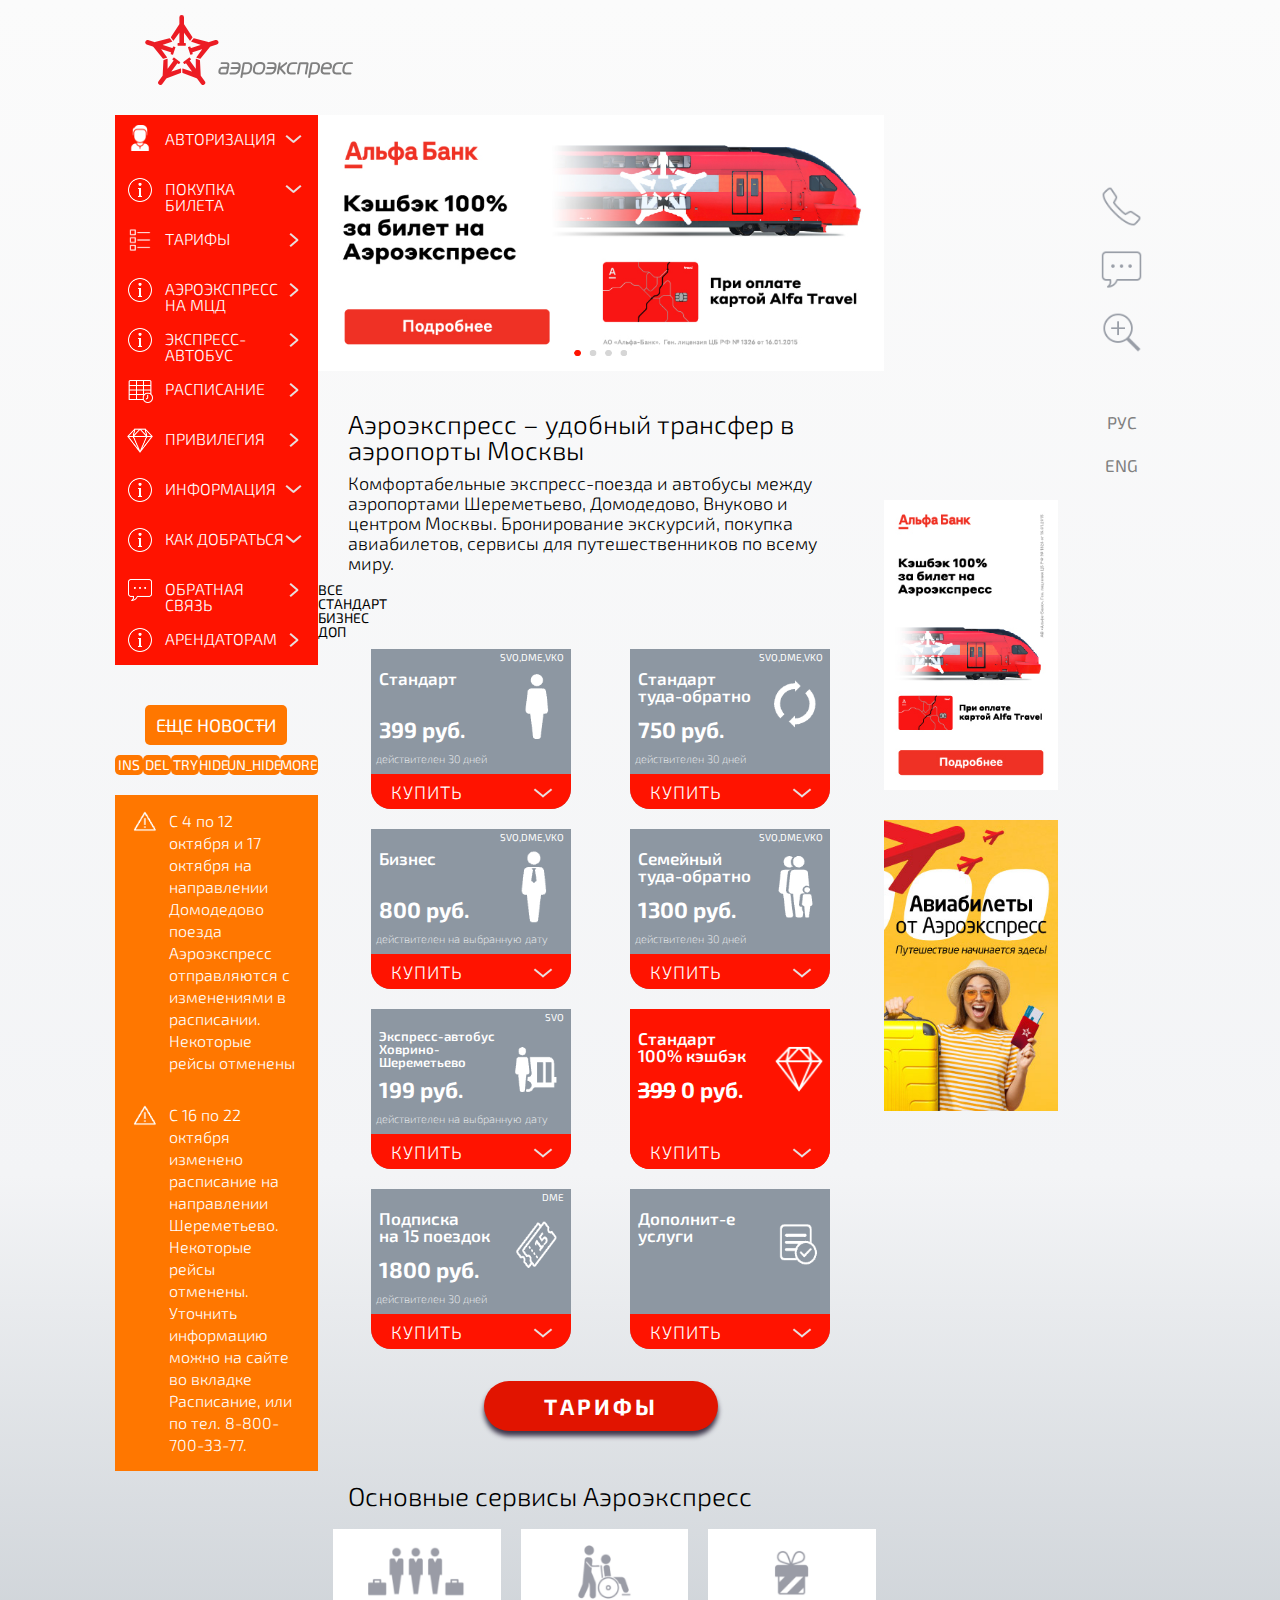
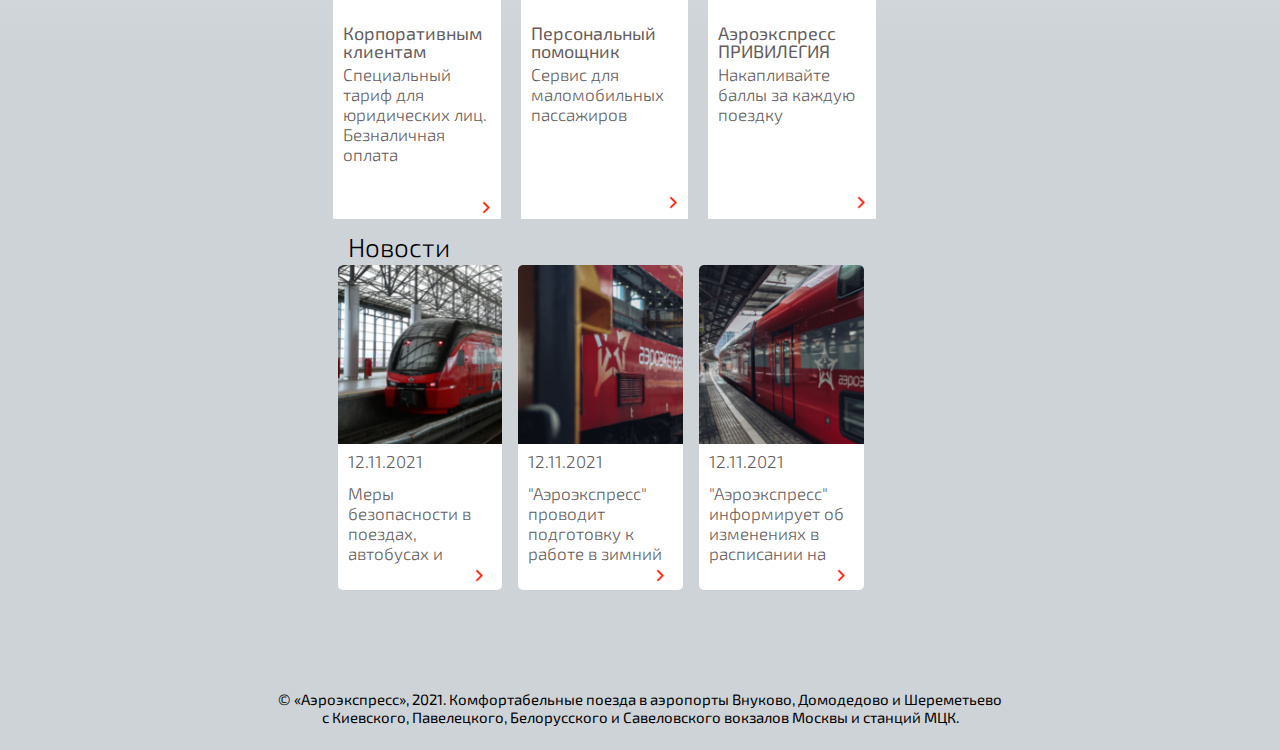
==== commit fa66bebf: "Update index.html" ====
--- a/index.html
+++ b/index.html
@@ -41,9 +41,9 @@
                                     </div>
                                 </div>
                                 <div class="godown_block">
-                                    <p>Поезд АЭРОЭКСПРЕСС</p>
-                                    <a href="https://aeroexpress.ru/aero/busorder.html"> <p>Экспресс-автобус</p></a>  
-                                    <a href="https://aeroexpress.business/"> <p>Покупка билетов для ЮЛ</p></a>
+                                    <p class="godown_block__text">Поезд АЭРОЭКСПРЕСС</p>
+                                    <a href="https://aeroexpress.ru/aero/busorder.html"> <p class="godown_block__text">Экспресс-автобус</p></a>  
+                                    <a href="https://aeroexpress.business/"> <p class="godown_block__text">Покупка билетов для ЮЛ</p></a>
                                 </div>
                                 <div class="mm-general price">
                                     <p>ТАРИФЫ</p>
@@ -94,40 +94,40 @@
                                         <p>TRY</p>
                                     </div>
                                 </div>
-                            </div>
-                            <div class="buttons2">
-                                <div class="left_btn2" id='btn1'>
+                                <div class="left_btn2" id='btn4'>
                                     <div class="left_btn__go2">
                                         <p>HIDE</p>
                                     </div>
                                 </div>
-                                <div class="left_btn2" id='btn2'>
+                                <div class="left_btn2" id='btn5'>
                                     <div class="left_btn__go2">
                                         <p>UN_HIDE</p>
                                     </div>
                                 </div>
-                                <div class="left_btn2" id='btn3'>
+                                <div class="left_btn2" id='btn6'>
                                     <div class="left_btn__go2">
                                         <p>MORE</p>
                                     </div>
                                 </div>
                             </div>
-                            <div class="orange-info orange-info__1">
-                                <div class="sign1">
-                                    <img class="sign1" src="im-aero/oran-attantion.png" alt="">
-                                </div>
-                                <div class="info1">
-                                    <p class='info1_1' id='toIns'>С 4 по 12 октября и 17 октября на направлении Домодедово поезда Аэроэкспресс отправляются с изменениями в расписании. Некоторые рейсы отменены</p>
-                                </div>
-                            </div>
-                            <div class="orange-info">
-                                <div class="sign2">
-                                    <img class="sign2" src="im-aero/oran-attantion.png" alt="turn">
-                                </div>
-                                <div class="info2">
-                                    <p>С 16 по 22 октября изменено расписание на направлении Шереметьево. Некоторые рейсы отменены. Уточнить информацию можно на сайте во вкладке Расписание, или по тел. 8-800-700-33-77.</p>
-                                </div>
-                             </div>
+                            <div class="oranges">
+                                <div class="orange-info">
+                                    <div class="sign1">
+                                        <img class="sign1" src="im-aero/oran-attantion.png" alt="">
+                                    </div>
+                                    <div class="info1">
+                                        <p class='info1_1' id='toIns'>С 4 по 12 октября и 17 октября на направлении Домодедово поезда Аэроэкспресс отправляются с изменениями в расписании. Некоторые рейсы отменены</p>
+                                    </div>
+                                </div>
+                                <div class="orange-info">
+                                    <div class="sign2">
+                                        <img class="sign2" src="im-aero/oran-attantion.png" alt="turn">
+                                    </div>
+                                    <div class="info2">
+                                        <p>С 16 по 22 октября изменено расписание на направлении Шереметьево. Некоторые рейсы отменены. Уточнить информацию можно на сайте во вкладке Расписание, или по тел. 8-800-700-33-77.</p>
+                                    </div>
+                                </div>
+                            </div>
                         </div>
 
 <!--  ЦЕНТРАЛЬНЫЙ БЛОК  -->
@@ -144,8 +144,14 @@
                                     <p>Комфортабельные экспресс-поезда и автобусы между аэропортами Шереметьево, Домодедово, Внуково и центром Москвы. Бронирование экскурсий, покупка авиабилетов, сервисы для путешественников по всему миру.</p>
                                 </div>
                             </div>
+                            <nav class="center_nav__container">
+                                <div data-filter="1" class="center_nav__items active"><span>ВСЕ</span></div>
+                                <div data-filter="2" class="center_nav__items"><span>СТАНДАРТ</span></div>
+                                <div data-filter="3" class="center_nav__items"><span>БИЗНЕС</span></div>
+                                <div data-filter="4" class="center_nav__items"><span>ДОП</span></div>
+                            </nav>
                             <div class="center__item_2">
-                                <div class="items_main">
+                                <div class="items_main items_main__2">
                                     <div class="frame__SVO">
                                         <p>SVO,DME,VKO</p>
                                     </div>
@@ -168,16 +174,12 @@
                                         <div class="frame__buy_text">
                                             <P>КУПИТЬ</P>
                                         </div>
-                                        <!--
-                                        <div class="frame_buy_down">
-                                            <img src="im-aero/down.png" alt="">
-                                        </div>-->
-                                        <div class="arrow__space">
-                                            <div class="arrow"></div>
-                                        </div>
-                                    </div>
-                                </div>
-                                <div class="items_main">
+                                        <div class="arrow__space">
+                                            <div class="arrow"></div>
+                                        </div>
+                                    </div>
+                                </div>
+                                <div class="items_main items_main__2">
                                     <div class="frame__SVO">
                                         <p>SVO,DME,VKO</p>
                                     </div>
@@ -202,7 +204,7 @@
                                         </div>
                                     </div>
                                 </div>
-                                <div class="items_main">
+                                <div class="items_main items_main__3">
                                     <div class="frame__SVO">
                                         <p>SVO,DME,VKO</p>
                                     </div>
@@ -227,7 +229,7 @@
                                         </div>
                                     </div>
                                 </div>
-                                <div class="items_main">
+                                <div class="items_main items_main__2">
                                     <div class="frame__SVO">
                                         <p>SVO,DME,VKO</p>
                                     </div>
@@ -252,7 +254,7 @@
                                         </div>
                                     </div>
                                 </div>
-                                <div class="items_main">
+                                <div class="items_main items_main__4">
                                     <div class="frame__SVO">
                                         <p>SVO</p>
                                     </div>
@@ -277,7 +279,7 @@
                                         </div>
                                     </div>
                                 </div>
-                                <div class="items_main red">
+                                <div class="items_main red items_main__2">
                                     <div class="frame__SVO">
                                         <p></p>
                                     </div>
@@ -302,7 +304,7 @@
                                         </div>
                                     </div>
                                 </div>
-                                <div class="items_main">
+                                <div class="items_main items_main__4">
                                     <div class="frame__SVO">
                                         <p>DME</p>
                                     </div>
@@ -327,7 +329,7 @@
                                         </div>
                                     </div>
                                 </div>
-                                <div class="items_main">
+                                <div class="items_main items_main__4">
                                     <div class="frame__SVO">
                                         <p> </p>
                                     </div>
@@ -414,7 +416,7 @@
                                 </div>
                             </div>
                             <div class="news">
-                                <div class="news_art center__item_3_article">
+                                <div class="center__item_3_article">
                                     <span>Новости</span>
                                 </div>
                                 <div class="news_line">
@@ -511,7 +513,7 @@
         </div>
     </div>
     <script src='https://code.jquery.com/jquery-3.6.0.min.js'></script>
-    <script src="up_and_down.js"></script>
-    <script src='try_Dima.js'></script>
+    <script async src="up_and_down.js"></script>
+    <script async src='try_Dima.js'></script>
 </body>
 </html>
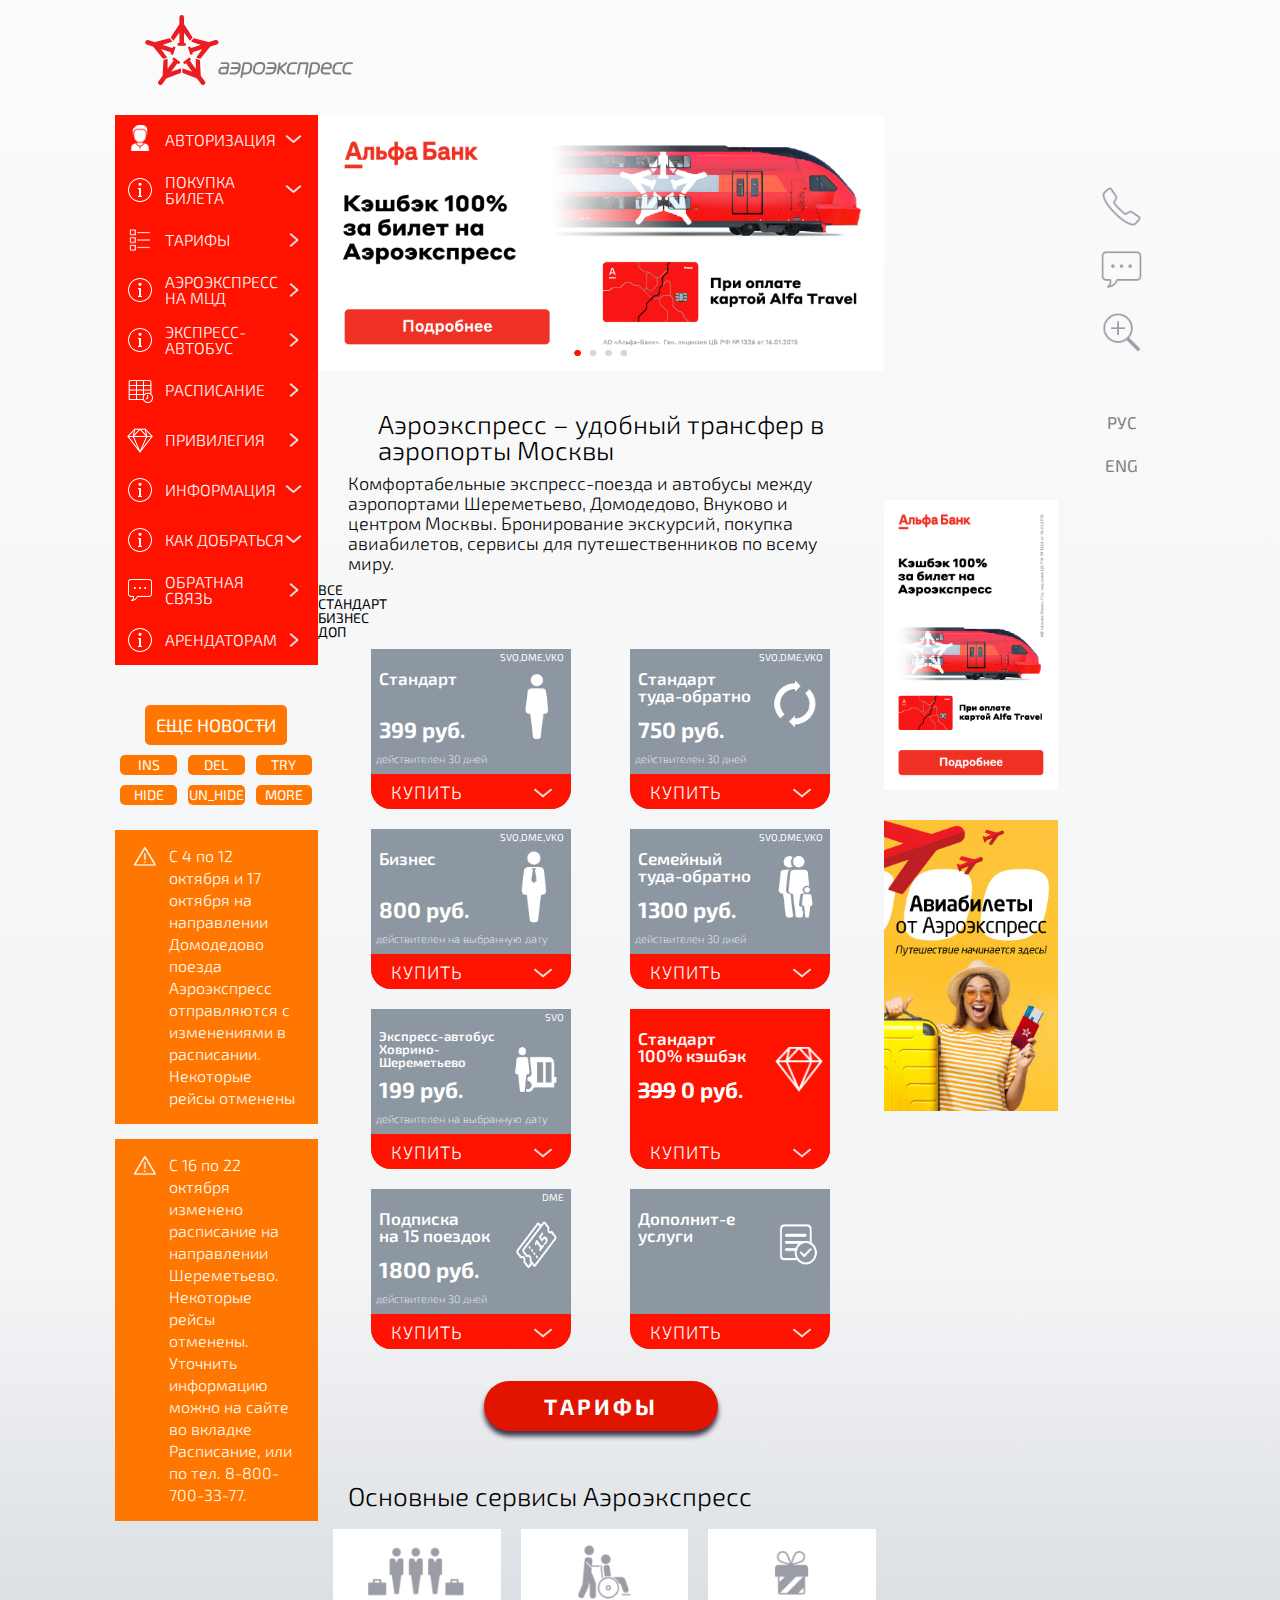
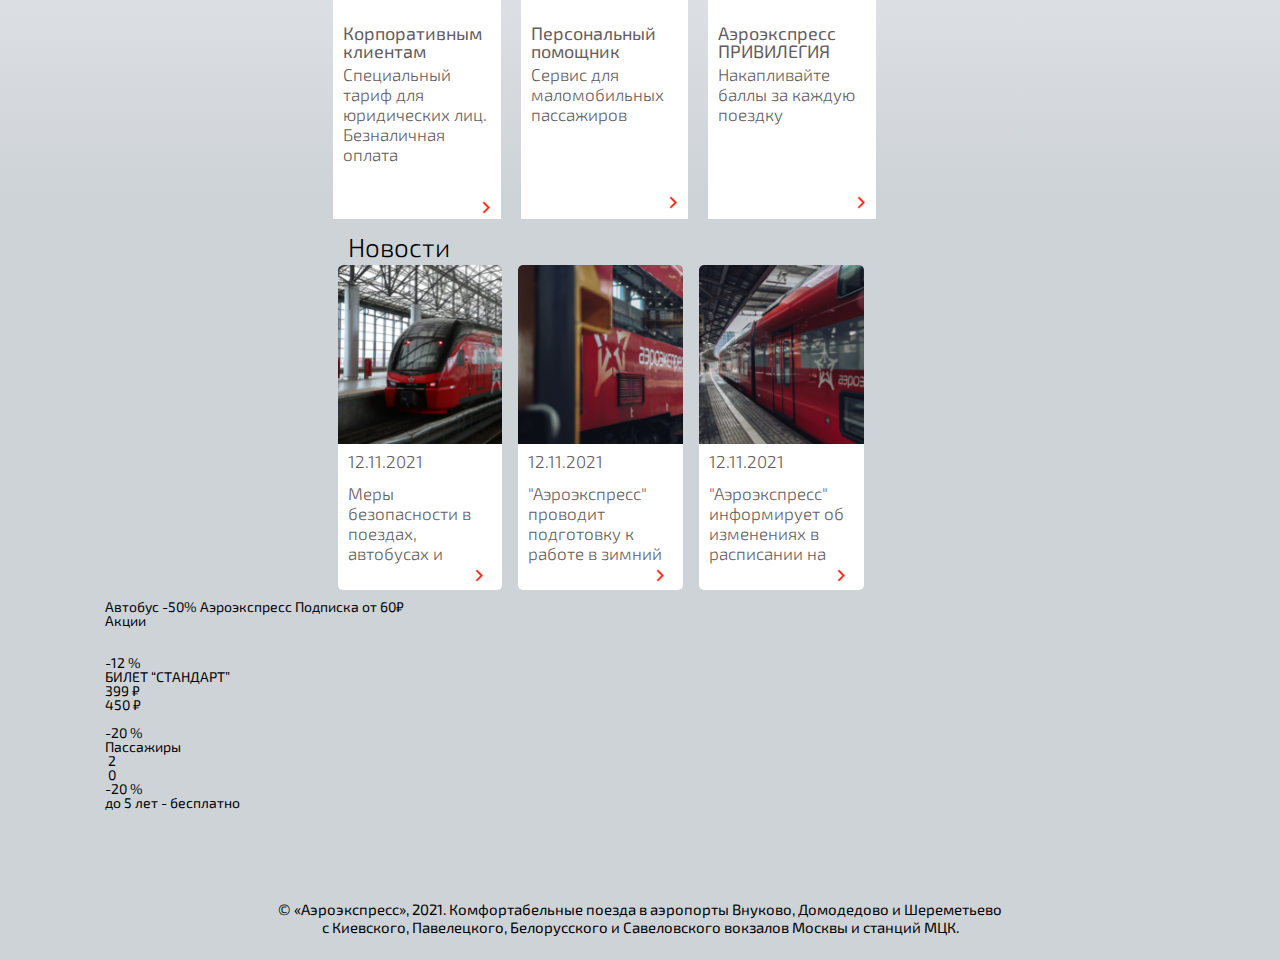
==== commit 135302d9: "Update index.html" ====
--- a/index.html
+++ b/index.html
@@ -9,6 +9,7 @@
     <link rel="stylesheet" href="AE2__left_menu.css">
     <link rel="stylesheet" href="example.css">
     <link rel="stylesheet" href="AE2__items.css">
+    <link rel="stylesheet" href="calc.css">
     <link rel="preconnect" href="https://fonts.googleapis.com">
     <link rel="preconnect" href="https://fonts.gstatic.com" crossorigin>
     <link href="https://fonts.googleapis.com/css2?family=Exo+2:ital,wght@0,100;0,200;0,300;0,400;0,500;0,600;0,700;0,800;0,900;1,100;1,200;1,300;1,400;1,500;1,600;1,700;1,800;1,900&display=swap" rel="stylesheet">
@@ -503,6 +504,78 @@
 
 <!--  ФУТЕР  -->
 
+                <!--  БЛОК КАЛЬКУЛЯТОРА ТАРИФОВ  -->
+            <div class="calc_container">    <!--  обертка калькулятора  -->
+                <div class="calc_choice">   <!--  строка выбора типа перевозки - ЖД/автобус  -->
+                    <span class="calc_choice__item">Автобус -50%</span>
+                    <span class="calc_choice__item boom">Аэроэкспресс</span>
+                    <span class="calc_choice__item">Подписка от 60₽</span>
+                </div>
+                <div class="ticket_and_options">    <!--  основной блок с билетом и опциями акций и пассажиров  -->
+                    <div class="ticket_and_options__item promo"> <!--  блок выбора акций  -->
+                        <div class="promo__title">
+                            <span>Акции</span>
+                        </div>
+                        <div class="promo__choice-block">
+                            <div class="promo__choice-block-items">
+                                <img src="calc/alpha.png" alt="">
+                            </div>
+                            <div class="promo__choice-block-items">
+                                <img src="calc/alpha.png" alt="">
+                            </div>
+                        </div>
+                        <div class="promo__discount discount">
+                            <span>-12</span>
+                            <span>%</span>
+                        </div>
+                    </div>
+                    <div class="ticket_and_options__ticket"> <!--  билет с результатами выбора  -->
+                        <div class="ticket_and_options__ticket__article"> <!--  наименование билета  -->
+                            <span>БИЛЕТ </span>
+                            <span>“СТАНДАРТ”</span>
+                        </div>
+                        <div class="ticket_and_options__ticket__price"> <!--  цена билета  -->
+                            <span class="total_price">399</span>
+                            <span> ₽</span>
+                        </div>
+                        <div class="ticket_and_options__ticket__discount"> <!--  линия с результатами скидок  -->
+                            <div class="ticket_and_options__ticket__discount__old-item one-price">
+                                <span>450</span>
+                                <span> ₽</span>
+                            </div>
+                            <div class="ticket_and_options__ticket__discount__decor">
+                                <img src="calc/lightning.png" alt="">
+                            </div>
+                            <div class="ticket_and_options__ticket__discount__old-item discont">
+                                <span>-20</span>
+                                <span> %</span>
+                            </div>
+                        </div>
+                    </div>
+                    <div class="ticket_and_options__item passengers">
+                        <div class="promo__title">
+                            <span>Пассажиры</span>
+                        </div>
+                        <div class="promo__choice-block">
+                            <div class="promo__choice-block-items">
+                                <img src="calc/man.png" alt="">
+                                <span>2</span>
+                            </div>
+                            <div class="promo__choice-block-items">
+                                <img src="calc/child B.png" alt="">
+                                <span class="pass">0</span>
+                            </div>
+                        </div>
+                        <div class="promo__discount discount">
+                            <span>-20</span>
+                            <span>%</span>
+                        </div>
+                        <div class="promo__discount__before_5">
+                            <span>до 5 лет - бесплатно</span>
+                        </div>
+                    </div>
+                </div>
+            </div>
             <div class="footer">
                 <div class="footer__content">
                     <div class="foot__content">
--- a/AE2__left_menu.css
+++ b/AE2__left_menu.css
@@ -5,7 +5,20 @@
 .priv {background: url('im-aero/left-white-diamond.png') 12px 12px/26px no-repeat;}
 .callme {background: url('im-aero/left-white-message.png') 12px 12px/26px no-repeat;}
 
-
+@media (max-width: 767px) {
+    .are {
+        background: none;
+        }
+}
+
+.oranges {
+    display: flex;
+    flex-wrap: wrap;
+    justify-content: space-around;
+    margin: 0 auto 20px;
+    width: 100%;
+    gap: 15px;
+}
 .orange-info {
     background-color: #ff7700;
     opacity: 1;
@@ -13,9 +26,21 @@
     display: flex;
     transition: all 500ms ease 0ms;
 }
-.orange-info__1 {
-    margin-bottom: 25px;
-}
+
+    @media (max-width: 767px) {
+        .orange-info {
+            width: 48%;
+            padding: 10px 10px 10px 7px;
+        }
+        .buttons {
+            width: 70%;
+            margin: 0 auto 20px;
+        }
+        .left_btn {
+            width: 50%;
+            margin: 0 auto;
+        }
+    }
 .orange-info:hover {
     opacity: 0.8;
 }
@@ -30,6 +55,11 @@
     color: white;
     line-height: 22px;
 }
+@media (max-width: 767px) {
+    .info1, .info2 {
+        font-size: 13px;
+    }
+}
 .info1_red {
     background-color: tomato;
 }
@@ -37,6 +67,8 @@
 .buttons {
     display: flex;
     justify-content: space-around;
+    flex-wrap: wrap;
+    margin: 0 auto 15px;
 }
 .left_btn, .left_btn2 {
     border-radius: 5px;
@@ -51,9 +83,9 @@
     cursor: pointer;
 }
 .left_btn2 {
-    width: 25%;
+    width: 28%;
     height: 20px;
-    margin-bottom: 20px;
+    margin-bottom: 10px;
     cursor: pointer;
 }
 .left_btn2:hover {
@@ -133,6 +165,11 @@
     font-weight: 400;
     line-height: 40px;
 }
+@media (max-width: 767px) {
+    .godown_block.boom {
+        left: 25%;
+    }
+}
 .godown_block a, a:visited, a:active, a:hover, a:focus {
     color: rgb(89, 84, 84);
 }
@@ -158,13 +195,32 @@
 .mm-general {
     font-weight: 300;
     font-size: 16px;
-    padding: 16px 25px 12px 50px;
+    padding: 12px 25px 12px 50px;
     height: 50px;
+    background-color: #ff1300;
     color: white;
     display: inline-block;
+    flex: 1 1 100%;
     width: 100%;
     position: relative;
-}
+    align-items: center;
+    display: flex;
+}
+    @media (max-width: 767px) {
+        .mm-general {
+            width: 48%;
+            flex: 1 1 48%;
+            margin: 1px;
+            }
+        .mm-general:last-child {
+            background-image: url('im-aero/left-white-info.png');
+            background-repeat: no-repeat;
+            background-position: 150px 12px;
+            background-size: 26px;
+            padding: 0px;
+            justify-content: center;
+            } 
+    }
 .mm-general a, a:active, a:hover, a:focus, a:visited {
     color: white;
 }
@@ -198,9 +254,9 @@
     animation: ar1 3s infinite ease;
 }
 @keyframes ar1 {
-    0% {top:18px}
-    50% {top:27px}
-    100% {top:18px}
+    0% {top:19px}
+    50% {top:28px}
+    100% {top:19px}
 }
 
 .buy::after, .autor::before, .info::after, .how::after {
--- a/AE2__items.css
+++ b/AE2__items.css
@@ -1,14 +1,17 @@
 .center_center_col {
     max-width: 60%;
-
 }
-
+    @media (max-width: 767px) {
+        .center_center_col {
+            max-width: 100%;
+            }
+        }
     .slider {
         display: inline-block;
         width: 100%;
     }
     .center__item_1_2 {
-        margin-top: 40px;
+        margin: 40px 30px 0px 30px;
     }
     .center__item_1_3 {
         margin: 10px 30px;
@@ -16,6 +19,11 @@
         font-size: 18px;
         font-weight: 300;
     }
+        @media (max-width: 767px) {
+            .center__item_1_3 {
+                font-size: 14px;
+                }
+            }
     .center__item_2 {
         display: flex;
         flex-wrap: wrap;
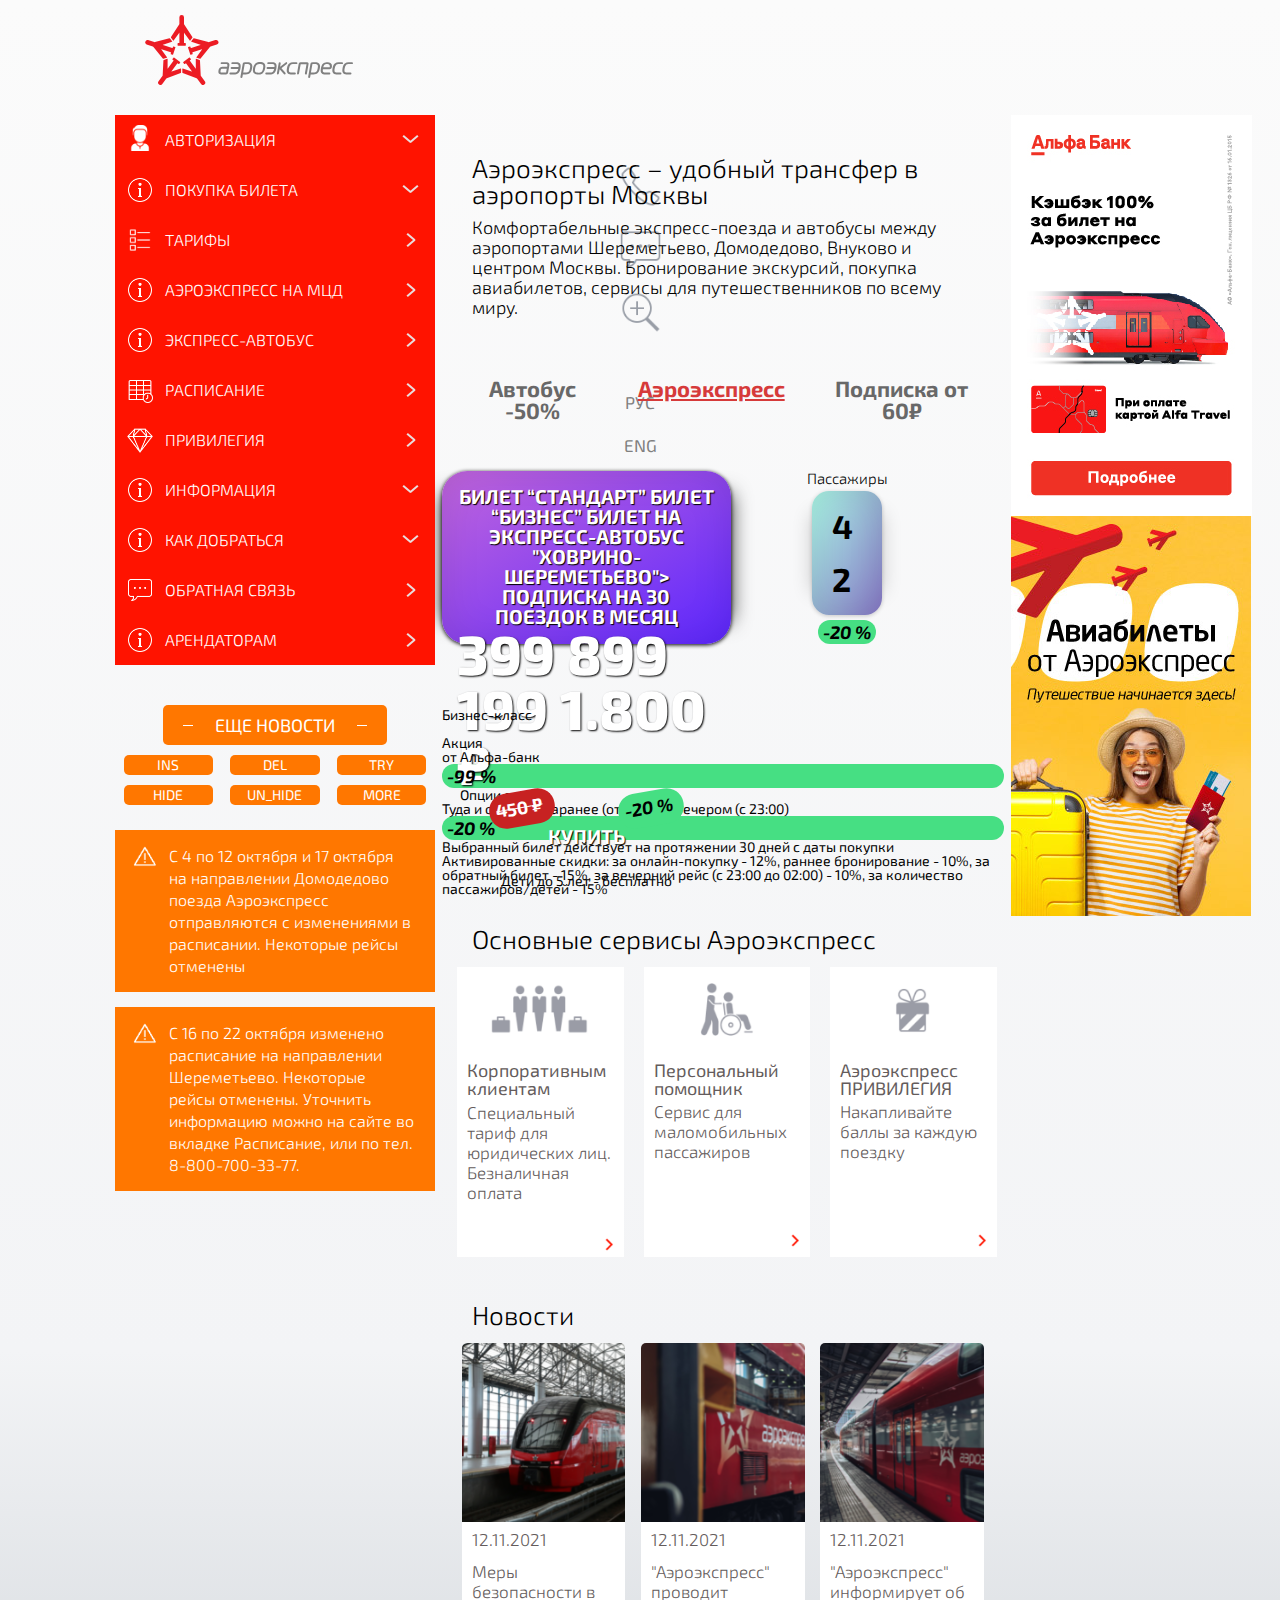
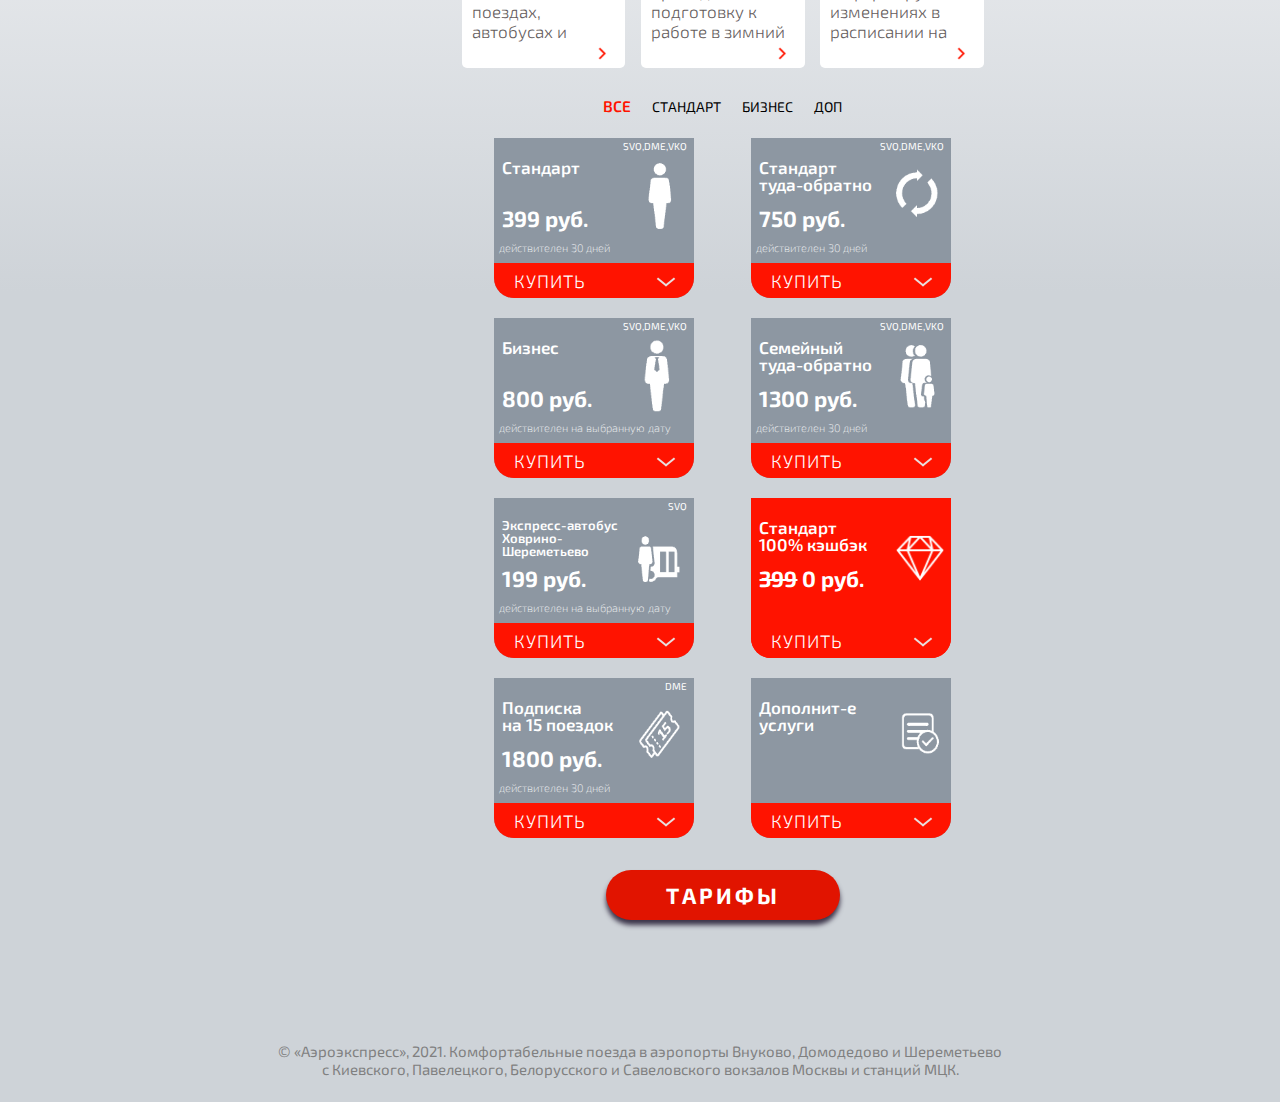
==== commit 89c65af8: "Update index.html" ====
--- a/index.html
+++ b/index.html
@@ -18,18 +18,43 @@
 <body>
     <div class="super-wrap">
         <div class="sub__wrap">
+
+<!-- =================================== ХЭДДЕР ======================================== -->
+
             <div class="header">
                 <div class="header__content">
                     <div class="head-left">
                         <a href="https://aeroexpress.ru/" title = "На главную"><img class="logo " src="im-aero/logo1.svg" alt=""></a>
                     </div>
+                    <!--  БЛОК КНОПОК  -->
+                    <div class="right_main_column">
+                        <div class="rmc__wraper">
+                            <div class="rmc__1">
+                                <img class="rmc__1__1 rmc__1" src="im-aero/r-phone.png" title="Позвоните нам!" alt="">
+                            </div>                           
+                            <div class="rmc__1">
+                                <a href="https://aeroexpress.ru/aero/feedback.html" title="Оставьте свое обращение"> <img class="rmc__1__1" src="im-aero/right-message-grey.png" alt=""></a>
+                            </div>
+                            <div class="rmc__1">
+                                <a href="https://aeroexpress.ru/ru/aero/search.html" title="Поиск по сайту"><img class="rmc__1__1" src="im-aero/right-loop-grey.png" alt=""></a>
+                            </div>
+                            <div class="rmc__1__2">
+                                <a href="https://aeroexpress.ru/aero.html" title="Переключиться на русский язык"><p class="rmc__1__2">РУС</p></a>
+                            </div> 
+                            <div class="rmc__1__3">
+                                <a href="https://aeroexpress.ru/en/aero.html" title="Turn to english"><p class="rmc__1__2">ENG</p></a>
+                            </div> 
+                        </div>
+                    </div>
                 </div>
             </div>
+
+<!-- =================================== КОНТЕНТ ======================================= -->
             <div class="main">
                 <div class="main__content">
                     <div class="lefcen_main_column">
                         
-<!--  БЛОК МЕНЮ  -->
+<!-- ================================= БЛОК МЕНЮ ======================================= -->
                         
                         <div class="left_center_col">
                             <div class="main-menu">
@@ -131,13 +156,15 @@
                             </div>
                         </div>
 
-<!--  ЦЕНТРАЛЬНЫЙ БЛОК  -->
-
+<!-- =============================== ЦЕНТРАЛЬНЫЙ БЛОК  =============+++================= -->
                         <div class="center_center_col">
+
+<!-- ================================= ВЕРХНИЙ БЛОК  =============+++=================== -->
                             <div class="center__item_1">
-                                <div class="center__item_1_1">
+                                <!--  ВЕРХНИЙ БАННЕР  -->
+                                 <!--<div class="center__item_1_1">
                                     <a href="https://aeroexpress.ru/promo-alfa" title="100% кэшбэк"><img class="slider" src="im-aero/banner-center1.png" alt=""></a>
-                                </div>
+                                </div>-->
                                 <div class="center__item_1_2 center__item_3_article">
                                     <span>Аэроэкспресс – удобный трансфер в аэропорты Москвы</span>
                                 </div>
@@ -145,6 +172,260 @@
                                     <p>Комфортабельные экспресс-поезда и автобусы между аэропортами Шереметьево, Домодедово, Внуково и центром Москвы. Бронирование экскурсий, покупка авиабилетов, сервисы для путешественников по всему миру.</p>
                                 </div>
                             </div>
+
+<!-- ================================= КАЛЬКУЛЯТОР  ==================================== -->
+                            <div class="calc_container">    <!--  обертка калькулятора  -->
+                                <div class="calc_container_another_wrap"> <!--  затемнение при выборе  -->
+                                </div>
+                                <div class="calc_choice">   <!--  строка выбора типа перевозки - ЖД/автобус  -->
+                                    <span class="bus-s calc_choice__item">Автобус -50%</span>
+                                    <span class="train calc_choice__item boom">Аэроэкспресс</span>
+                                    <span class="subs calc_choice__item">Подписка от 60₽</span> 
+                                    <!-- <div class="cc__items">
+                                        <p class="cc__items_1">-50%</p>
+                                    </div>
+                                    <div class="cc__items">
+                                        <img class="cc__items_2" src="calc/trian.png" alt="">
+                                    </div>
+                                    <div class="cc__items">
+                                        <p class="cc__items_3">от 60₽</p>
+                                    </div>-->
+                                </div>
+                                <div class="ticket_and_options">    <!--  основной блок с билетом и опциями акций и пассажиров  -->
+                                    <div class="ticket_and_options__ticket"> <!--  билет с результатами выбора  -->
+                                        <div class="ticket_and_options__ticket_1">
+                                            <div class="ticket_and_options__ticket__article"> <!--  наименование билета  -->
+                                                <span class="standart">БИЛЕТ “СТАНДАРТ”</span>
+                                                <span class="business-t-none">БИЛЕТ “БИЗНЕС”</span>
+                                                <span class="ex-bus-none">БИЛЕТ НА ЭКСПРЕСС-АВТОБУС "ХОВРИНО-ШЕРЕМЕТЬЕВО"></span>
+                                                <span class="subs30-none">ПОДПИСКА НА 30 ПОЕЗДОК В МЕСЯЦ</span>
+                                            </div>
+                                            <div class="ticket_and_options__ticket__price"> <!--  цена билета  -->
+                                                <span class="standart">399</span>
+                                                <span class="business-t-none">899</span>
+                                                <span class="ex-bus-none">199</span>
+                                                <span class="subs30-none">1.800</span>
+                                                <span> ₽</span>
+                                            </div>
+                                            <div class="ticket_and_options__ticket__discount"> <!--  линия с результатами скидок  -->
+                                                <div class="ticket_and_options__ticket__discount__old-item one-price">
+                                                    <span>450</span>
+                                                    <span> ₽</span>
+                                                </div>
+                                                <div class="ticket_and_options__ticket__discount__decor">
+                                                    <img src="calc/lightning.png" alt="">
+                                                </div>
+                                                <div class="ticket_and_options__ticket__discount__old-item discont">
+                                                    <span>-20</span>
+                                                    <span> %</span>
+                                                </div>
+                                            </div>
+                                            <div class="ticket_and_options__ticket__article"><span class='article2'>КУПИТЬ</span></div>  <!--  линия "Купить"  -->
+                                        </div>
+                                        <div class="ticket_and_options__ticket_2">
+                                            <div class="passangers__go_man">
+                                                <img src="calc/man black.png" alt="">
+                                                <img src="calc/man black.png" alt="">
+                                                <img src="calc/man black.png" alt="">
+                                                <img src="calc/man black.png" alt="">
+                                                <img src="calc/man white.png" alt="">
+                                                <img src="calc/man white.png" alt="">
+                                            </div>
+                                                <div class="passangers__go_chil">
+                                                <img src="calc/child A.png" alt="">
+                                                <img src="calc/child A.png" alt="">
+                                                <img src="calc/child Z.png" alt="">
+                                                <img src="calc/child Z.png" alt="">
+                                                <img src="calc/child Z.png" alt="">
+                                                <img src="calc/child Z.png" alt="">
+                                            </div>
+                                            <div class="passangers__go_note">
+                                                <p>Дети до 5 лет - бесплатно</p>
+                                            </div>
+                                        </div>
+                                    </div>
+                                    <div class="ticket_and_options__item passengers">
+                                        <div class="promo__title">
+                                            <span>Пассажиры</span>
+                                        </div>
+                                        <div class="promo__choice-block">
+                                            <div class="promo__choice-block-items">
+                                                <img src="calc/man.png" alt="">
+                                                <span>4</span>
+                                            </div>
+                                            <div class="promo__choice-block-items">
+                                                <div class="promo__choice-block-items">
+                                                    <img class='child-im' src="calc/child A.png" alt="">
+                                                    <span>2</span>
+                                                </div>
+                                            </div>
+                                        </div>
+                                        <div class="discount">
+                                            <span>-20</span>
+                                            <span>%</span>
+                                            <!--  <div class="promo__discount__before_5">
+                                                <span>до 5 лет - бесплатно</span>    
+                                            </div>-->   
+                                        </div>
+                                    </div>
+                                </div>
+                                <div class="ticket_and_options__options yes">   <!--  выбор опций  -->       
+                                    <div class="ticket_and_options__options_items"> <!--  блок опций #1  -  бизнес  -->       
+                                        <div class="options_1__business_opt">
+                                            <img class="image1 boom_image1" src="calc/ico/business no.png" alt="">
+                                            <img class="image1 reboom_image1" src="calc/ico/business rw.png" alt="">
+                                        </div>
+                                        <div class="options_1__text business">
+                                            <span>Бизнес-класс</span>
+                                        </div>
+                                    </div>  
+
+                                    <div class="ticket_and_options__options_items"> <!--  блок опций #3  -  акции  -->       
+                                        <div class="options_1__business_opt">
+                                            <img src="calc/ico/alpha.png" alt="">
+                                        </div>
+                                        <div class="options_1__text sale">
+                                            <span>Акция<br>от Альфа-банк</span>
+                                        </div>
+                                        <div class="discount">
+                                            <span>-99</span>
+                                            <span>%</span>
+                                        </div>
+                                    </div>  
+
+                                    <div class="ticket_and_options__options_items yes">     <!--  блок опций #2  -->       
+                                        <div class="options_1">
+                                            <img class="image3 boom_image3" src="calc/ico/options1 no.png" alt="">
+                                            <img class="image3 reboom_image3" src="calc/ico/options1 rw.png" alt="">
+                                            <img class="image4 boom_image4" src="calc/ico/options2 no.png" alt="">
+                                            <img class="image4 reboom_image4" src="calc/ico/options2 rw.png" alt="">
+                                            <img class="image5 boom_image5" src="calc/ico/options3 no.png" alt="">
+                                            <img class="image5 reboom_image5" src="calc/ico/options3 rw.png" alt="">
+                                            <span class='t_o__prefix'>Опции скидок</span>
+                                        </div>
+                                        <div class="options_1__text options_text">
+                                            <span class="image3-text">Туда и обратно</span>
+                                            <span class="image4-text">Заранее (от 2 дней)</span>
+                                            <span class="image5-text">Вечером (с 23:00)</span>
+                                        </div>
+                                        <div class="discount">
+                                            <span>-20</span>
+                                            <span>%</span>
+                                        </div>
+                                    </div> 
+                                </div>
+                                
+                                <div class="comment">
+                                    <p class="comment_text">Выбранный билет действует на протяжении 30 дней с даты покупки</p>
+                                    <p class="comment_text">Активированные скидки: за онлайн-покупку - 12%, раннее бронирование - 10%, за обратный билет - 15%,  за вечерний рейс (с 23:00 до 02:00) - 10%, за количество пассажиров/детей - 15%</p>
+                                </div> 
+                            </div>
+
+<!-- ================================= НОВОСТНЫЕ БЛОКИ  ======================================= -->
+                            <div class="center__item_3">
+                                <div class="center__item_3_article">
+                                    <p>Основные сервисы Аэроэкспресс</p>
+                                </div>
+                                <div class="center__item_3_row">
+                                    <div class="center__item_3_row_1">
+                                        <div class="center__item_3_row_1_1">
+                                            <div class="center__item_3_row_image_cont">
+                                                <img class="center__item_3_row_image" src="im-aero/white-many.png" alt="">
+                                            </div>
+                                            <div class="center__item_3_row_art">
+                                                <p>Корпоративным клиентам</p>
+                                            </div>
+                                            <div class="center__item_3_row_text">
+                                                <p>Специальный тариф для юридических лиц. Безналичная оплата</p>
+                                            </div>
+                                        </div>
+                                        <div class="center__item_3_row_button">
+                                            <img class="center__item_3_row_button" src="im-aero/white-right.png" alt="">
+                                        </div>
+                                    </div>
+                                    <div class="center__item_3_row_1">
+                                        <div class="center__item_3_row_1_1">
+                                            <div class="center__item_3_row_image_cont">
+                                                <img class="center__item_3_row_image" src="im-aero/invalid.png" alt="">
+                                            </div>
+                                            <div class="center__item_3_row_art">
+                                                <p>Персональный помощник</p>
+                                            </div>
+                                            <div class="center__item_3_row_text ">
+                                                <p>Сервис для маломобильных пассажиров</p>
+                                            </div>
+                                        </div>
+                                        <div class="center__item_3_row_button">
+                                            <img class="center__item_3_row_button" src="im-aero/white-right.png" alt="">
+                                        </div>
+                                    </div>
+                                    <div class="center__item_3_row_1">
+                                        <div class="center__item_3_row_1_1">
+                                            <div class="center__item_3_row_image_cont">
+                                                <img class="center__item_3_row_image" src="im-aero/white-present.png" alt="">
+                                            </div>
+                                            <div class="center__item_3_row_art">
+                                                <p>Аэроэкспресс ПРИВИЛЕГИЯ</p>
+                                            </div>
+                                            <div class="center__item_3_row_text">
+                                                <p>Накапливайте баллы за каждую поездку</p>
+                                            </div>
+                                        </div> 
+                                        <div class="center__item_3_row_button">
+                                            <img class="center__item_3_row_button" src="im-aero/white-right.png" alt="">
+                                        </div>
+                                    </div>
+                                </div>
+                            </div>
+                            <div class="news">
+                                <div class="center__item_3_article">
+                                    <span>Новости</span>
+                                </div>
+                                <div class="news_line">
+                                    <div class="news_line_column">
+                                        <div class="news_line_column_pic_1"> 
+                                        </div>
+                                        <div class="news_line_column_date news_text">
+                                            <span>12.11.2021</span>
+                                        </div>
+                                        <div class="news_line_column_text news_text">
+                                            <span>Меры безопасности в поездах, автобусах и терминалах "Аэроэкспресс"</span>
+                                        </div>
+                                        <div class="news_line_column_link">
+                                            <img src="im-aero/white-right.png" alt="">
+                                        </div>
+                                    </div>
+                                    <div class="news_line_column">
+                                        <div class="news_line_column_pic_2">
+                                        </div>
+                                        <div class="news_line_column_date news_text">
+                                            <span>12.11.2021</span>
+                                        </div>
+                                        <div class="news_line_column_text news_text">
+                                            <span>"Аэроэкспресс" проводит подготовку к работе в зимний сезон</span>
+                                        </div>
+                                        <div class="news_line_column_link">
+                                            <img src="im-aero/white-right.png" alt="">
+                                        </div>
+                                    </div>
+                                    <div class="news_line_column">
+                                        <div class="news_line_column_pic_3">
+                                        </div>
+                                        <div class="news_line_column_date news_text">
+                                            <span>12.11.2021</span>
+                                        </div>
+                                        <div class="news_line_column_text news_text">
+                                            <span>"Аэроэкспресс" информирует об изменениях в расписании на Шереметьевском направлении с 30 октября</span>
+                                        </div>
+                                        <div class="news_line_column_link">
+                                            <img src="im-aero/white-right.png" alt="">
+                                        </div>
+                                    </div>
+                                </div>
+                            </div>
+
+<!-- ================================= ТАРИФЫ  ======================================= -->
+
                             <nav class="center_nav__container">
                                 <div data-filter="1" class="center_nav__items active"><span>ВСЕ</span></div>
                                 <div data-filter="2" class="center_nav__items"><span>СТАНДАРТ</span></div>
@@ -361,232 +642,33 @@
                                     <button class="goto"  type="submit"> тарифы </button>
                                 </form>
                             </div>
-                            <div class="center__item_3">
-                                <div class="center__item_3_article">
-                                    <p>Основные сервисы Аэроэкспресс</p>
-                                </div>
-                                <div class="center__item_3_row">
-                                    <div class="center__item_3_row_1">
-                                        <div class="center__item_3_row_1_1">
-                                            <div class="center__item_3_row_image_cont">
-                                                <img class="center__item_3_row_image" src="im-aero/white-many.png" alt="">
-                                            </div>
-                                            <div class="center__item_3_row_art">
-                                                <p>Корпоративным клиентам</p>
-                                            </div>
-                                            <div class="center__item_3_row_text">
-                                                <p>Специальный тариф для юридических лиц. Безналичная оплата</p>
-                                            </div>
-                                        </div>
-                                        <div class="center__item_3_row_button">
-                                            <img class="center__item_3_row_button" src="im-aero/white-right.png" alt="">
-                                        </div>
-                                    </div>
-                                    <div class="center__item_3_row_1">
-                                        <div class="center__item_3_row_1_1">
-                                            <div class="center__item_3_row_image_cont">
-                                                <img class="center__item_3_row_image" src="im-aero/invalid.png" alt="">
-                                            </div>
-                                            <div class="center__item_3_row_art">
-                                                <p>Персональный помощник</p>
-                                            </div>
-                                            <div class="center__item_3_row_text ">
-                                                <p>Сервис для маломобильных пассажиров</p>
-                                            </div>
-                                        </div>
-                                        <div class="center__item_3_row_button">
-                                            <img class="center__item_3_row_button" src="im-aero/white-right.png" alt="">
-                                        </div>
-                                    </div>
-                                    <div class="center__item_3_row_1">
-                                        <div class="center__item_3_row_1_1">
-                                            <div class="center__item_3_row_image_cont">
-                                                <img class="center__item_3_row_image" src="im-aero/white-present.png" alt="">
-                                            </div>
-                                            <div class="center__item_3_row_art">
-                                                <p>Аэроэкспресс ПРИВИЛЕГИЯ</p>
-                                            </div>
-                                            <div class="center__item_3_row_text">
-                                                <p>Накапливайте баллы за каждую поездку</p>
-                                            </div>
-                                        </div> 
-                                        <div class="center__item_3_row_button">
-                                            <img class="center__item_3_row_button" src="im-aero/white-right.png" alt="">
-                                        </div>
-                                    </div>
-                                </div>
-                            </div>
-                            <div class="news">
-                                <div class="center__item_3_article">
-                                    <span>Новости</span>
-                                </div>
-                                <div class="news_line">
-                                    <div class="news_line_column">
-                                        <div class="news_line_column_pic_1"> 
-                                        </div>
-                                        <div class="news_line_column_date news_text">
-                                            <span>12.11.2021</span>
-                                        </div>
-                                        <div class="news_line_column_text news_text">
-                                            <span>Меры безопасности в поездах, автобусах и терминалах "Аэроэкспресс"</span>
-                                        </div>
-                                        <div class="news_line_column_link">
-                                            <img src="im-aero/white-right.png" alt="">
-                                        </div>
-                                    </div>
-                                    <div class="news_line_column">
-                                        <div class="news_line_column_pic_2">
-                                        </div>
-                                        <div class="news_line_column_date news_text">
-                                            <span>12.11.2021</span>
-                                        </div>
-                                        <div class="news_line_column_text news_text">
-                                            <span>"Аэроэкспресс" проводит подготовку к работе в зимний сезон</span>
-                                        </div>
-                                        <div class="news_line_column_link">
-                                            <img src="im-aero/white-right.png" alt="">
-                                        </div>
-                                    </div>
-                                    <div class="news_line_column">
-                                        <div class="news_line_column_pic_3">
-                                        </div>
-                                        <div class="news_line_column_date news_text">
-                                            <span>12.11.2021</span>
-                                        </div>
-                                        <div class="news_line_column_text news_text">
-                                            <span>"Аэроэкспресс" информирует об изменениях в расписании на Шереметьевском направлении с 30 октября</span>
-                                        </div>
-                                        <div class="news_line_column_link">
-                                            <img src="im-aero/white-right.png" alt="">
-                                        </div>
-                                    </div>
-                                </div>
-                            </div>
                         </div>
 
-<!--  БЛОК БАННЕРОВ СПРАВА  -->
+<!-- =========================== БЛОК БАННЕРОВ СПРАВА  ================================= -->
 
                             <div class="right_center_col">
-                                <div class="side-board-none">
-                                </div>
-                                    <div class="side-board-1">
-                                        <a href="https://aeroexpress.ru/promo-alfa" title="100% кэшбэк"><img src="im-aero/r1.jpg" alt="Кэшбэк 100%"></a>
-                                    </div>
-                                    <div class="side-board-1">
-                                     <a href='https://aeroexpress.ru/avia/' title="Удобный поиск и бронирование авиабилетов"><img src="im-aero/r2.jpg" alt="">
-                                 </div>
-                            </div>
-                    </div>
-
-<!--  БЛОК КНОПОК СПРАВА  -->
-
-                    <div class="right_main_column">
-                        <div class="rmc__wraper">
-                            <div class="rmc__1">
-                                <img class="rmc__1__1 rmc__1" src="im-aero/r-phone.png" title="Позвоните нам!" alt="">
-                            </div>                           
-                            <div class="rmc__1">
-                                <a href="https://aeroexpress.ru/aero/feedback.html" title="Оставьте свое обращение"> <img class="rmc__1__1" src="im-aero/right-message-grey.png" alt=""></a>
-                            </div>
-                            <div class="rmc__1">
-                                <a href="https://aeroexpress.ru/ru/aero/search.html" title="Поиск по сайту"><img class="rmc__1__1" src="im-aero/right-loop-grey.png" alt=""></a>
-                            </div>
-                            <div class="rmc__1__2">
-                                <a href="https://aeroexpress.ru/aero.html" title="Переключиться на русский язык"><p class="rmc__1__2">РУС</p></a>
-                            </div> 
-                            <div class="rmc__1__3">
-                                <a href="https://aeroexpress.ru/en/aero.html" title="Turn to english"><p class="rmc__1__2">ENG</p></a>
-                            </div> 
-                        </div>
+                                <a href="https://aeroexpress.ru/promo-alfa" title="100% кэшбэк"><img src="im-aero/r1.jpg" alt="Кэшбэк 100%"></a>
+                                <a href='https://aeroexpress.ru/avia/' title="Удобный поиск и бронирование авиабилетов"><img src="im-aero/r2.jpg" alt="">
+                            </div>
                     </div>
                 </div>
             </div>
 
-<!--  ФУТЕР  -->
-
-                <!--  БЛОК КАЛЬКУЛЯТОРА ТАРИФОВ  -->
-            <div class="calc_container">    <!--  обертка калькулятора  -->
-                <div class="calc_choice">   <!--  строка выбора типа перевозки - ЖД/автобус  -->
-                    <span class="calc_choice__item">Автобус -50%</span>
-                    <span class="calc_choice__item boom">Аэроэкспресс</span>
-                    <span class="calc_choice__item">Подписка от 60₽</span>
-                </div>
-                <div class="ticket_and_options">    <!--  основной блок с билетом и опциями акций и пассажиров  -->
-                    <div class="ticket_and_options__item promo"> <!--  блок выбора акций  -->
-                        <div class="promo__title">
-                            <span>Акции</span>
-                        </div>
-                        <div class="promo__choice-block">
-                            <div class="promo__choice-block-items">
-                                <img src="calc/alpha.png" alt="">
-                            </div>
-                            <div class="promo__choice-block-items">
-                                <img src="calc/alpha.png" alt="">
-                            </div>
-                        </div>
-                        <div class="promo__discount discount">
-                            <span>-12</span>
-                            <span>%</span>
-                        </div>
-                    </div>
-                    <div class="ticket_and_options__ticket"> <!--  билет с результатами выбора  -->
-                        <div class="ticket_and_options__ticket__article"> <!--  наименование билета  -->
-                            <span>БИЛЕТ </span>
-                            <span>“СТАНДАРТ”</span>
-                        </div>
-                        <div class="ticket_and_options__ticket__price"> <!--  цена билета  -->
-                            <span class="total_price">399</span>
-                            <span> ₽</span>
-                        </div>
-                        <div class="ticket_and_options__ticket__discount"> <!--  линия с результатами скидок  -->
-                            <div class="ticket_and_options__ticket__discount__old-item one-price">
-                                <span>450</span>
-                                <span> ₽</span>
-                            </div>
-                            <div class="ticket_and_options__ticket__discount__decor">
-                                <img src="calc/lightning.png" alt="">
-                            </div>
-                            <div class="ticket_and_options__ticket__discount__old-item discont">
-                                <span>-20</span>
-                                <span> %</span>
-                            </div>
-                        </div>
-                    </div>
-                    <div class="ticket_and_options__item passengers">
-                        <div class="promo__title">
-                            <span>Пассажиры</span>
-                        </div>
-                        <div class="promo__choice-block">
-                            <div class="promo__choice-block-items">
-                                <img src="calc/man.png" alt="">
-                                <span>2</span>
-                            </div>
-                            <div class="promo__choice-block-items">
-                                <img src="calc/child B.png" alt="">
-                                <span class="pass">0</span>
-                            </div>
-                        </div>
-                        <div class="promo__discount discount">
-                            <span>-20</span>
-                            <span>%</span>
-                        </div>
-                        <div class="promo__discount__before_5">
-                            <span>до 5 лет - бесплатно</span>
-                        </div>
-                    </div>
-                </div>
-            </div>
+<!-- =================================  ФУТЕР  ========================================= -->
+              
             <div class="footer">
-                <div class="footer__content">
-                    <div class="foot__content">
-                        <p>© «Аэроэкспресс», 2021. Комфортабельные поезда в аэропорты Внуково, Домодедово и Шереметьево с Киевского, Павелецкого, Белорусского и Савеловского вокзалов Москвы и станций МЦК.</p>
-                    </div>
+                <div class="foot__content">
+                    <p>© «Аэроэкспресс», 2021. Комфортабельные поезда в аэропорты Внуково, Домодедово и Шереметьево с Киевского, Павелецкого, Белорусского и Савеловского вокзалов Москвы и станций МЦК.</p>
                 </div>
             </div>
         </div>
     </div>
+
+<!-- =================================  СКРИПТЫ  ========================================= -->
     <script src='https://code.jquery.com/jquery-3.6.0.min.js'></script>
     <script async src="up_and_down.js"></script>
     <script async src='try_Dima.js'></script>
+    <script async src='calc.js'></script>
+
 </body>
 </html>
--- a/AE2.css
+++ b/AE2.css
@@ -29,6 +29,7 @@
     max-width: 100%;
     }
 .sub__wrap {
+    display: flex;
     flex-direction: column;
     margin: 0px auto;
     background-attachment:fixed;
@@ -65,13 +66,26 @@
 .header {   
     height: 100%;
 }
+ /*   @media (max-width: 992px) {
+        .header, .header__content, .head-left, img.logo {
+            display: none;
+    }
+    @media (max-width: 2000px) {
+        .header, .header__content, .head-left, img.logo {
+            display: block;
+    }
+*/
+
 .header__content{
+    display: block;
     align-items: center;
     height: 105px;
     padding: 15px 40px;
+    
 }
 .logo {
     height: 70px;
+    display: block
 }
 
 
@@ -82,24 +96,70 @@
     display: flex;
     max-width: 100%;
 }
+    @media (max-width: 767px) {
+        .main__content {
+            display: block;
+            }
+        }
     .lefcen_main_column {
         flex: 0 0 90%;
         padding: 10px;
         display: flex;
-        justify-content: space-around;
-    }
+        justify-content: center;
+        gap: 7px;
+        }
+        @media (max-width: 767px) {
+            .lefcen_main_column {
+                display: block;
+                }
+            }
         .left_center_col {
-            width: 280px;
-        }
+            min-width: 280px;
+            max-width: 320px;
+        }
+        @media (max-width: 767px) {
+            .left_center_col {
+                min-width: 480px;
+                width: 100%;
+                margin: 0 auto;
+                }
+            }
         .main-menu {
-            align-items:flex-start;
             height: auto;
-            background-color: #ff1300;
             margin-bottom: 23px;
             position: relative;
-        }
+            display: flex;
+            flex-wrap: wrap;
+            justify-content: center;
+        }
+            @media (max-width: 767px) {
+                .main-menu {
+                    align-items:flex-start;
+                    justify-content: space-between;
+                    }
+                }
         .aaa {
             display: block;
+        }
+        .center_nav__container {
+            width: 70%;
+            margin: 2.2rem auto 1rem;
+            display: flex;
+            justify-content: center;
+            align-items:baseline;
+            cursor: pointer;
+        }
+        .center_nav__items {
+            margin-left: 1.5rem;
+        }
+        .center_nav__items.active {
+            font-weight: 600;
+            font-size: 1.1rem;
+            color: #ff1300;
+
+        }
+        .center_nav__items:first-child {
+            margin-left: 0;
         }
 
 
@@ -128,19 +188,21 @@
                 transition: all 500ms cubic-bezier(0.68, -0.55, 0.265, 1.55) 0s;
 
             }
-        .center__item_3 {
-            margin-top: 30px;        
-        }
+
         .center__item_3_article {
             font-size: 26px;
             font-weight: 300;
-            margin-bottom: 5px;
-            padding-left: 30px;
-        }
+            margin: 30px 0px 15px 30px;
+        }
+        @media (max-width: 767px) {
+            .center__item_3_article {
+                font-size: 20px;
+                }
+            }
         .center__item_3_row {
             display: flex;
             justify-content: space-between;
-            padding: 15px;
+            padding: 0px 15px 15px 15px;
         }
         .center__item_3_row_1 {
             flex: 0 0 31.33%;
@@ -202,11 +264,7 @@
                 flex: 0 0 10%;
                 padding-top: 3px;
             }
-        
-
-        .news_art {
-            margin: 25px 0 15px 0;
-        }    
+  
         .news_line {
             display: flex;
             justify-content: space-between;
@@ -274,6 +332,11 @@
             max-width: 20%;
             min-width: 15%;
         }
+            @media (max-width: 767px) {
+                .right_center_col {
+                    display: none;
+                    }
+                }
             .side-board-none {
                 height: 370px;
             }
@@ -290,6 +353,12 @@
     .right_main_column {
         flex: 0 0 10%;
 }
+        @media (max-width: 767px) {
+            .right_main_column {
+                flex: 0%;
+                display: none;
+                }
+            }
         .rmc__wraper {
             max-width: 100%; 
             display: flex;
--- a/AE2__left_menu.css
+++ b/AE2__left_menu.css
@@ -294,3 +294,4 @@
     transform: rotate(40deg);
     background-color: rgb(233, 222, 222);
 }
+ 
--- a/calc.css
+++ b/calc.css
@@ -0,0 +1,177 @@
+.calc_container {
+    max-width: 1100px;
+    margin: 0 auto;
+}
+
+.calc_choice {
+    display: flex;
+    justify-content: space-evenly;
+    margin: 60px 10px 50px;
+}
+
+.calc_choice__item {
+    font-weight: 700;
+    font-size: 22px;
+    color: rgba(104, 104, 104, 1);
+    padding: 0 25px;
+    position: relative;
+    text-align: center;
+}
+.calc_choice__item.boom {
+    color: rgba(214, 58, 58, 1);
+    text-decoration: underline; 
+}
+
+.calc_choice__item:first-child::after,
+.calc_choice__item:last-child::after {
+    content: " ";
+    position: absolute;
+    top: 0px;
+    left: 0px;
+    width: 16px;
+    height: 25px;
+    background: url('calc/lightning.png') no-repeat;
+} 
+
+.ticket_and_options {
+    display: flex;
+    justify-content: space-between; 
+    margin-bottom: 50px;
+}
+
+/* ========= ОБЩИЙ ДЛЯ ВЫБОРА ОПЦИЙ ============ */
+.ticket_and_options__item {
+    display: flex;
+    flex-direction: column;
+    justify-content: space-between;
+    align-items: center;
+    flex: 1 1 30%;
+}
+.ticket_and_options__item.promo {
+
+}
+.ticket_and_options__item.passengers {
+    margin: 0 40px 0 0;
+    position: relative;
+}
+/* ========= БЛОК АКЦИЙ И ПАССАЖИРОВ ============ */
+.promo__title {
+    flex: 0 0 auto;
+    font-size: 15px;
+    font-weight: 300;
+}
+.promo__choice-block {
+    flex: 1 1 70%;
+    border-radius: 17px;
+/* background-color: #F5E9E9;*/
+/* background: linear-gradient(to top left, #B588F7, #1DE5E2);*/
+    background: linear-gradient(to top left, #8778C7 0%, #ABF8E7 100%);
+    box-shadow: 0 1px 4px rgba(0, 0, 0, .2),
+    -23px 0 20px -23px rgba(0, 0, 0, .2),
+    23px 0 20px -23px rgba(0, 0, 0, .2),
+    0 0 40px rgba(0, 0, 0, .1) inset;
+    width: 70px;
+    height: 126px;
+    margin: 5px 0;
+    display: flex;
+    flex-direction: column;
+    justify-content:  space-evenly;
+    align-items: center;
+}
+.promo__choice-block-items {
+    display: flex;
+    justify-content:space-around;
+    align-items: center;
+}
+.pass {
+    padding: 0 0 0 10px;
+    color: #B3A5A5;
+}
+.promo__choice-block-items span {
+    font-size: 33px;
+    font-weight: 700;
+    display: inline-flex;
+    width: 30px;
+    padding-right: 20px;
+}
+.non-active {
+}
+.promo__discount {
+}
+.discount {
+    font-size: 18px;
+    font-weight: 700;
+    font-style: italic;
+    background-color: #46DF83;
+    font-style: italic;
+    border-radius: 17px;
+    padding: 3px 5px;
+}
+.promo__discount__before_5 {
+    position: absolute;
+    bottom: -40px;
+    left: 0;
+    text-align: center;
+}
+
+
+/* ========= БЛОК БИЛЕТА  - РЕЗУЛЬТАТ ВЫБОРА ============ */
+.ticket_and_options__ticket {
+    flex: 1 1 40%;
+    background: linear-gradient(to top left, #5C27FE, #C165DD);
+    /* background: url('calc/ticket.png') 50% 50% no-repeat; */
+    display: flex;
+    justify-content: space-between;
+    align-items: center;
+    flex-direction: column;
+    height: 173px;
+    width: 100%;
+    max-width: 300px;
+    margin: 0 auto;
+    padding: 15px;
+    border-radius: 25px;
+    box-shadow: 0 1px 4px rgba(0, 0, 0, 1),
+    -23px 0 20px -23px rgba(0, 0, 0, .8),
+    23px 0 20px -23px rgba(0, 0, 0, .8),
+    0 0 40px rgba(0, 0, 0, .1) inset;
+}
+
+.ticket_and_options__ticket__article {
+    font-size: 20px;
+    font-weight: 700;
+    color: #ffff;
+    text-shadow: 1px 1px 1px black;
+    text-align: center;
+}
+.ticket_and_options__ticket__price {
+    font-size: 55px;
+    font-weight: 800;
+    color: #ffff;
+    text-shadow: 1px 1px 2px black
+}
+.ticket_and_options__ticket__discount {
+    display: flex;
+    justify-content: space-evenly;
+    align-items: center;
+    width: 100%;
+}
+.ticket_and_options__ticket__discount__old-item {
+    font-weight: 700;
+    font-size: 18px;
+    width: 66px;
+    height: 35px;    
+    border-radius: 17px;
+    padding: 7px;
+}
+.one-price {
+    background-color: rgba(199, 34, 34, 1);
+    color: white;
+    text-decoration: line-through;
+    transform: rotate(-10deg);
+}
+.ticket_and_options__ticket__discount__old-item.discont {
+    font-style: italic;
+    background-color: #46DF83;
+    transform: rotate(-10deg);
+}
+/* ====================================================== */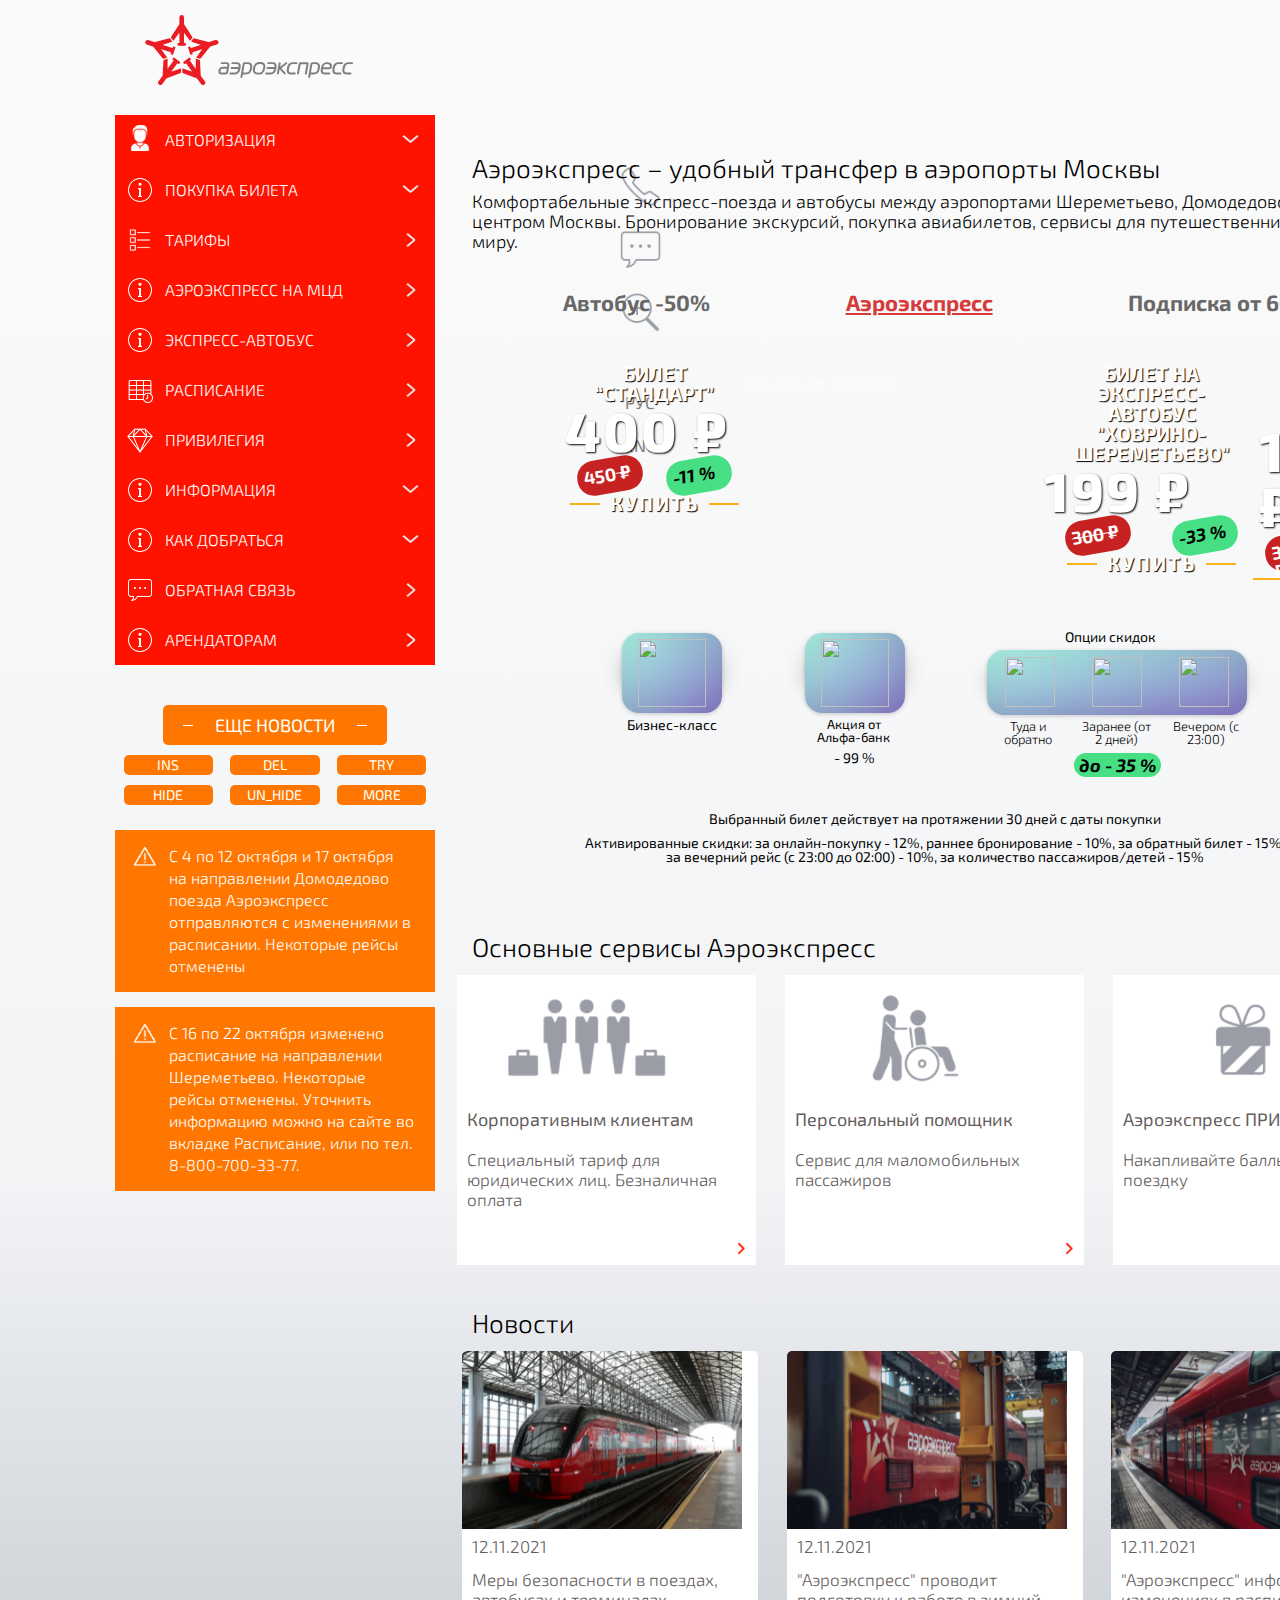
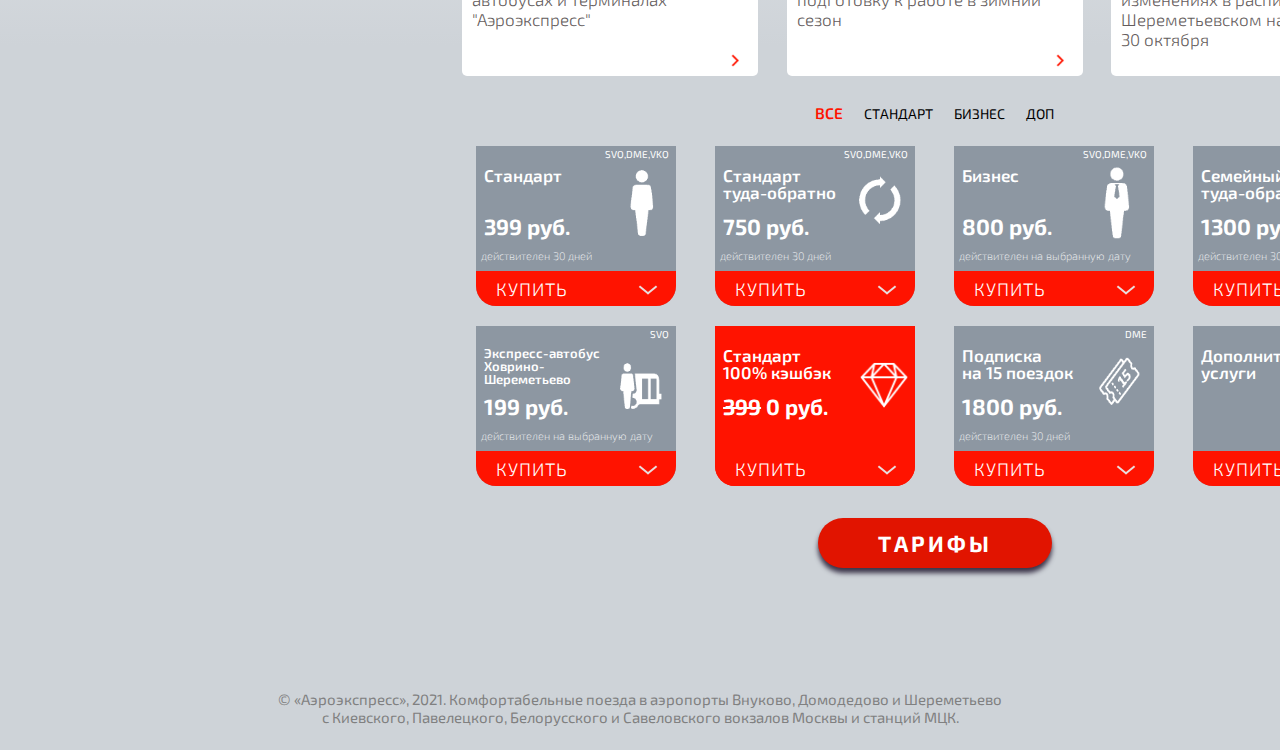
==== commit 2fac0ab2: "Update index.html" ====
--- a/index.html
+++ b/index.html
@@ -181,48 +181,35 @@
                                     <span class="bus-s calc_choice__item">Автобус -50%</span>
                                     <span class="train calc_choice__item boom">Аэроэкспресс</span>
                                     <span class="subs calc_choice__item">Подписка от 60₽</span> 
-                                    <!-- <div class="cc__items">
-                                        <p class="cc__items_1">-50%</p>
-                                    </div>
-                                    <div class="cc__items">
-                                        <img class="cc__items_2" src="calc/trian.png" alt="">
-                                    </div>
-                                    <div class="cc__items">
-                                        <p class="cc__items_3">от 60₽</p>
-                                    </div>-->
                                 </div>
                                 <div class="ticket_and_options">    <!--  основной блок с билетом и опциями акций и пассажиров  -->
                                     <div class="ticket_and_options__ticket"> <!--  билет с результатами выбора  -->
-                                        <div class="ticket_and_options__ticket_1">
+                                        <div class="ticket_and_options__ticket_1_vis">
                                             <div class="ticket_and_options__ticket__article"> <!--  наименование билета  -->
                                                 <span class="standart">БИЛЕТ “СТАНДАРТ”</span>
-                                                <span class="business-t-none">БИЛЕТ “БИЗНЕС”</span>
-                                                <span class="ex-bus-none">БИЛЕТ НА ЭКСПРЕСС-АВТОБУС "ХОВРИНО-ШЕРЕМЕТЬЕВО"></span>
-                                                <span class="subs30-none">ПОДПИСКА НА 30 ПОЕЗДОК В МЕСЯЦ</span>
                                             </div>
                                             <div class="ticket_and_options__ticket__price"> <!--  цена билета  -->
-                                                <span class="standart">399</span>
-                                                <span class="business-t-none">899</span>
-                                                <span class="ex-bus-none">199</span>
-                                                <span class="subs30-none">1.800</span>
+                                                <span id='t_new_price' class="standart">400</span>
                                                 <span> ₽</span>
                                             </div>
                                             <div class="ticket_and_options__ticket__discount"> <!--  линия с результатами скидок  -->
                                                 <div class="ticket_and_options__ticket__discount__old-item one-price">
-                                                    <span>450</span>
+                                                    <span id='t_old_price' class="standart">450</span>
                                                     <span> ₽</span>
                                                 </div>
                                                 <div class="ticket_and_options__ticket__discount__decor">
                                                     <img src="calc/lightning.png" alt="">
                                                 </div>
                                                 <div class="ticket_and_options__ticket__discount__old-item discont">
-                                                    <span>-20</span>
+                                                    <span id='t_discount'>-11</span>
                                                     <span> %</span>
                                                 </div>
                                             </div>
-                                            <div class="ticket_and_options__ticket__article"><span class='article2'>КУПИТЬ</span></div>  <!--  линия "Купить"  -->
-                                        </div>
-                                        <div class="ticket_and_options__ticket_2">
+                                            <div class="ticket_and_options__ticket__article"> <!--  линия "Купить"  -->
+                                                <span class='article2'>КУПИТЬ</span>
+                                            </div>  
+                                        </div>
+                                        <div class="ticket_and_options__ticket_2_novis">  <!--  выезжающий блок с выбором пассажиров  -->
                                             <div class="passangers__go_man">
                                                 <img src="calc/man black.png" alt="">
                                                 <img src="calc/man black.png" alt="">
@@ -243,6 +230,106 @@
                                                 <p>Дети до 5 лет - бесплатно</p>
                                             </div>
                                         </div>
+                                        <div class="ticket_and_options__ticket_3_novis">  <!--  билет на автобус  -->
+                                            <div class="ticket_and_options__ticket__article"> <!--  наименование билета  -->
+                                                <span class="ex-bus">БИЛЕТ НА ЭКСПРЕСС-АВТОБУС "ХОВРИНО-ШЕРЕМЕТЬЕВО"</span>
+                                            </div>
+                                            <div class="ticket_and_options__ticket__price"> <!--  цена билета  -->
+                                                <span class="ex-bus">199</span>
+                                                <span> ₽</span>
+                                            </div>
+                                            <div class="ticket_and_options__ticket__discount"> <!--  линия с результатами скидок  -->
+                                                <div class="ticket_and_options__ticket__discount__old-item one-price">
+                                                    <span>300</span>
+                                                    <span> ₽</span>
+                                                </div>
+                                                <div class="ticket_and_options__ticket__discount__decor">
+                                                    <img src="calc/lightning.png" alt="">
+                                                </div>
+                                                <div class="ticket_and_options__ticket__discount__old-item discont">
+                                                    <span>-33</span>
+                                                    <span> %</span>
+                                                </div>
+                                            </div>
+                                            <div class="ticket_and_options__ticket__article"> <!--  линия "Купить"  -->
+                                                <span class='article2'>КУПИТЬ</span>
+                                            </div>  
+                                        </div>
+                                        <div class="ticket_and_options__ticket_4_novis">  <!--  билет с подпиской  -->
+                                            <div class="ticket_and_options__ticket__article"> <!--  наименование билета  -->
+                                                <span class="subs30">30 ПОЕЗДОК В МЕСЯЦ</span>
+                                            </div>
+                                            <div class="ticket_and_options__ticket__price"> <!--  цена билета  -->
+                                                <span class="ex-bus">1.800</span>
+                                                <span> ₽</span>
+                                            </div>
+                                            <div class="ticket_and_options__ticket__discount"> <!--  линия с результатами скидок  -->
+                                                <div class="ticket_and_options__ticket__discount__old-item one-price">
+                                                    <span>3.600</span>
+                                                    <span> ₽</span>
+                                                </div>
+                                                <div class="ticket_and_options__ticket__discount__decor">
+                                                    <img src="calc/lightning.png" alt="">
+                                                </div>
+                                                <div class="ticket_and_options__ticket__discount__old-item discont">
+                                                    <span>-50</span>
+                                                    <span> %</span>
+                                                </div>
+                                            </div>
+                                            <div class="ticket_and_options__ticket__article"> <!--  линия "Купить"  -->
+                                                <span class='article2'>КУПИТЬ</span>
+                                            </div>  
+                                        </div>
+                                        <div class="ticket_and_options__ticket_5_novis">  <!--  билет Бизнес  -->
+                                            <div class="ticket_and_options__ticket__article"> <!--  наименование билета  -->
+                                                <span class="business-t">БИЛЕТ “БИЗНЕС”</span>
+                                            </div>
+                                            <div class="ticket_and_options__ticket__price"> <!--  цена билета  -->
+                                                <span class="business-t">899</span>
+                                                <span> ₽</span>
+                                            </div>
+                                            <div class="ticket_and_options__ticket__discount"> <!--  линия с результатами скидок  -->
+                                                <div class="ticket_and_options__ticket__discount__old-item one-price">
+                                                    <span>999</span>
+                                                    <span> ₽</span>
+                                                </div>
+                                                <div class="ticket_and_options__ticket__discount__decor">
+                                                    <img src="calc/lightning.png" alt="">
+                                                </div>
+                                                <div class="ticket_and_options__ticket__discount__old-item discont">
+                                                    <span>-10</span>
+                                                    <span> %</span>
+                                                </div>
+                                            </div>
+                                            <div class="ticket_and_options__ticket__article"> <!--  линия "Купить"  -->
+                                                <span class='article2'>КУПИТЬ</span>
+                                            </div>  
+                                        </div>
+                                        <div class="ticket_and_options__ticket_6_novis">   <!--  билет Альфа  -->
+                                            <div class="ticket_and_options__ticket__article"> <!--  наименование билета  -->
+                                                <span class="business-t">БИЛЕТ “АЛЬФА-СТАНДАРТ”</span>
+                                            </div>
+                                            <div class="ticket_and_options__ticket__price"> <!--  цена билета  -->
+                                                <span class="business-t">1</span>
+                                                <span> ₽</span>
+                                            </div>
+                                            <div class="ticket_and_options__ticket__discount"> <!--  линия с результатами скидок  -->
+                                                <div class="ticket_and_options__ticket__discount__old-item one-price">
+                                                    <span>450</span>
+                                                    <span> ₽</span>
+                                                </div>
+                                                <div class="ticket_and_options__ticket__discount__decor">
+                                                    <img src="calc/lightning.png" alt="">
+                                                </div>
+                                                <div class="ticket_and_options__ticket__discount__old-item discont">
+                                                    <span>-99</span>
+                                                    <span> %</span>
+                                                </div>
+                                            </div>
+                                            <div class="ticket_and_options__ticket__article"> <!--  линия "Купить"  -->
+                                                <span class='article2'>КУПИТЬ</span>
+                                            </div>  
+                                        </div>
                                     </div>
                                     <div class="ticket_and_options__item passengers">
                                         <div class="promo__title">
@@ -263,32 +350,31 @@
                                         <div class="discount">
                                             <span>-20</span>
                                             <span>%</span>
-                                            <!--  <div class="promo__discount__before_5">
-                                                <span>до 5 лет - бесплатно</span>    
-                                            </div>-->   
                                         </div>
                                     </div>
                                 </div>
                                 <div class="ticket_and_options__options yes">   <!--  выбор опций  -->       
                                     <div class="ticket_and_options__options_items"> <!--  блок опций #1  -  бизнес  -->       
-                                        <div class="options_1__business_opt">
+                                        <div class="bus8 options_1__business_opt">
                                             <img class="image1 boom_image1" src="calc/ico/business no.png" alt="">
                                             <img class="image1 reboom_image1" src="calc/ico/business rw.png" alt="">
                                         </div>
                                         <div class="options_1__text business">
-                                            <span>Бизнес-класс</span>
-                                        </div>
+                                            <div>Бизнес-класс</div>
+                                        </div>
+                                            <img class="plushki1" src="calc/ico/business-items-no.png" alt="">
+                                            <img class="plushki2 plushki-no" src="calc/ico/business-items-yes.png" alt="">
                                     </div>  
 
                                     <div class="ticket_and_options__options_items"> <!--  блок опций #3  -  акции  -->       
                                         <div class="options_1__business_opt">
-                                            <img src="calc/ico/alpha.png" alt="">
-                                        </div>
-                                        <div class="options_1__text sale">
-                                            <span>Акция<br>от Альфа-банк</span>
-                                        </div>
-                                        <div class="discount">
-                                            <span>-99</span>
+                                            <img class="image2"src="calc/ico/alpha.png" alt="">
+                                        </div>
+                                        <div class="options_1__text resale">
+                                            <span>Акция от<br>Альфа-банк</span>
+                                        </div>
+                                        <div class="discount-a no_d">
+                                            <span>- 99</span>
                                             <span>%</span>
                                         </div>
                                     </div>  
@@ -308,13 +394,14 @@
                                             <span class="image4-text">Заранее (от 2 дней)</span>
                                             <span class="image5-text">Вечером (с 23:00)</span>
                                         </div>
-                                        <div class="discount">
-                                            <span>-20</span>
+                                        <div  class="discount disc-op no_d">
+                                            <span>до</span>
+                                            <span>-</span>
+                                            <span id='t_discount2'>35</span>
                                             <span>%</span>
                                         </div>
                                     </div> 
-                                </div>
-                                
+                                </div>                                
                                 <div class="comment">
                                     <p class="comment_text">Выбранный билет действует на протяжении 30 дней с даты покупки</p>
                                     <p class="comment_text">Активированные скидки: за онлайн-покупку - 12%, раннее бронирование - 10%, за обратный билет - 15%,  за вечерний рейс (с 23:00 до 02:00) - 10%, за количество пассажиров/детей - 15%</p>
--- a/calc.css
+++ b/calc.css
@@ -1,12 +1,23 @@
 .calc_container {
     max-width: 1100px;
-    margin: 0 auto;
+    margin: 40px auto 70px auto;
+
+}
+.calc_container_another_wrap {
+    display: none;
+    position:absolute;
+    min-width: 100%;
+    min-height: 5000px;
+    background: rgb(145, 135, 145);
+    z-index: 10;
+    top: 0;
+    left: 0;
 }
 
 .calc_choice {
     display: flex;
     justify-content: space-evenly;
-    margin: 60px 10px 50px;
+    margin: 20px 10px 50px;
 }
 
 .calc_choice__item {
@@ -16,6 +27,7 @@
     padding: 0 25px;
     position: relative;
     text-align: center;
+    cursor: pointer;
 }
 .calc_choice__item.boom {
     color: rgba(214, 58, 58, 1);
@@ -26,20 +38,24 @@
 .calc_choice__item:last-child::after {
     content: " ";
     position: absolute;
-    top: 0px;
-    left: 0px;
-    width: 16px;
-    height: 25px;
+    top: -5px;
+    left: -12px;
+    width: 30px;
+    height: 35px;
     background: url('calc/lightning.png') no-repeat;
 } 
 
+
+/* ========= ОБЩИЙ ДЛЯ ВЫБОРА ОПЦИЙ ============ */
+
 .ticket_and_options {
     display: flex;
-    justify-content: space-between; 
-    margin-bottom: 50px;
-}
-
-/* ========= ОБЩИЙ ДЛЯ ВЫБОРА ОПЦИЙ ============ */
+    justify-content: space-around; 
+    margin: 0 auto 40px auto;
+    width: 75%;
+    min-width: 600px;
+}
+
 .ticket_and_options__item {
     display: flex;
     flex-direction: column;
@@ -51,9 +67,11 @@
 
 }
 .ticket_and_options__item.passengers {
-    margin: 0 40px 0 0;
-    position: relative;
-}
+    position: relative;
+    display: flex;
+}
+
+
 /* ========= БЛОК АКЦИЙ И ПАССАЖИРОВ ============ */
 .promo__title {
     flex: 0 0 auto;
@@ -77,64 +95,142 @@
     flex-direction: column;
     justify-content:  space-evenly;
     align-items: center;
-}
+    cursor: pointer;
+}
+
 .promo__choice-block-items {
     display: flex;
     justify-content:space-around;
     align-items: center;
 }
+.promo__choice-block-items img {
+    width: 44px;
+    height: 44px;
+}
 .pass {
-    padding: 0 0 0 10px;
-    color: #B3A5A5;
+    display: inline-flex;
 }
 .promo__choice-block-items span {
     font-size: 33px;
     font-weight: 700;
     display: inline-flex;
-    width: 30px;
-    padding-right: 20px;
+    padding: 0 10px 0 0;
+}
+.child-im {
+    display: inline-flex;
+    padding: 0 10px 0 11px;
+    height: 30px!important;
 }
 .non-active {
-}
-.promo__discount {
 }
 .discount {
     font-size: 18px;
     font-weight: 700;
     font-style: italic;
     background-color: #46DF83;
-    font-style: italic;
     border-radius: 17px;
     padding: 3px 5px;
+    position: relative;
 }
 .promo__discount__before_5 {
     position: absolute;
-    bottom: -40px;
-    left: 0;
+    bottom: -30px;
+    left: 0px;
+    width: 70px;
     text-align: center;
+    font-weight: 300;
+    font-size: 13px;
+    font-style: normal;
 }
 
 
 /* ========= БЛОК БИЛЕТА  - РЕЗУЛЬТАТ ВЫБОРА ============ */
 .ticket_and_options__ticket {
-    flex: 1 1 40%;
+    flex: 1 1 70%;
+    display: flex;
+}
+.ticket_and_options__ticket_1, .ticket_and_options__ticket_2 {
     background: linear-gradient(to top left, #5C27FE, #C165DD);
-    /* background: url('calc/ticket.png') 50% 50% no-repeat; */
-    display: flex;
     justify-content: space-between;
     align-items: center;
     flex-direction: column;
-    height: 173px;
+    height: 200px;
     width: 100%;
-    max-width: 300px;
-    margin: 0 auto;
+    max-width: 400px;
+    margin: 0 auto 0 50px;
     padding: 15px;
     border-radius: 25px;
     box-shadow: 0 1px 4px rgba(0, 0, 0, 1),
     -23px 0 20px -23px rgba(0, 0, 0, .8),
     23px 0 20px -23px rgba(0, 0, 0, .8),
     0 0 40px rgba(0, 0, 0, .1) inset;
-}
+    transition: all 1s ease 0s;
+    z-index: 20;
+    cursor: pointer;
+}
+.ticket_and_options__ticket_1 {
+    display: flex;
+}
+.ticket_and_options__ticket_2 {
+    display: none;
+    flex-direction: column;
+    justify-content: space-evenly;
+    padding: 15px 0 5px 0;
+    align-items: center;
+    z-index: 20;
+}
+
+.ticket_and_options__ticket_1:hover, .ticket_and_options__ticket_2:hover {
+    box-shadow: 0 1px 8px rgba(0, 0, 0, 1),
+    -30px 0 30px -23px rgba(0, 0, 0, .8),
+    30px 0 30px -23px rgba(0, 0, 0, .8),
+    0 0 50px rgba(0, 0, 0, .1) inset;
+}
+.article2 {
+    letter-spacing: 2px;
+    display: inline-flex;
+    position: relative;
+}
+.article2::after,
+.article2::before {
+    content: ' ';
+    position: absolute;
+    height: 2px;
+    background-color: #FBB11C;
+    width: 30px;
+    top: 10px;
+}
+.article2::after {
+    left: -40px;
+}
+.article2::before {
+    right: -40px;
+}
+.passangers__go_man {
+    margin-bottom: 15px;
+}
+.passangers__go_man, .passangers__go_chil {
+    display: flex;
+    justify-content: space-between;
+    z-index: 2;
+}
+.passangers__go_man img {
+    width: 50px;
+}
+.passangers__go_chil img {
+    width: 30px;
+    margin-right: 15px;
+}
+.passangers__go_chil img:last-child {
+    margin-right: 0px;
+}
+.passangers__go_note p {
+    font-size: 13px;
+    font-weight: 300;
+    color: white;
+}
+
+
 
 .ticket_and_options__ticket__article {
     font-size: 20px;
@@ -142,12 +238,27 @@
     color: #ffff;
     text-shadow: 1px 1px 1px black;
     text-align: center;
+    padding: 0 30px;
 }
 .ticket_and_options__ticket__price {
     font-size: 55px;
     font-weight: 800;
+    letter-spacing: 2px;
     color: #ffff;
     text-shadow: 1px 1px 2px black
+}
+.standart, 
+.business-t, 
+.ex-bus, 
+.subs30 {
+    display: inline-flex;
+}
+
+.standart-none, 
+.business-t-none, 
+.ex-bus-none, 
+.subs30-none {
+    display: none;
 }
 .ticket_and_options__ticket__discount {
     display: flex;
@@ -174,4 +285,139 @@
     background-color: #46DF83;
     transform: rotate(-10deg);
 }
-/* ====================================================== */+/* ====================== ОПЦИИ  ========================= */
+
+.ticket_and_options__options.yes {
+    display: flex;
+    justify-content: space-evenly;
+    align-items: baseline;
+    width: 70%;
+    margin: 0 auto;
+    gap: 50px;
+}
+.ticket_and_options__options.no {
+    display: none;
+}
+.ticket_and_options__options_items {
+    display: flex;
+    flex-direction: column;
+    align-items: center;
+}
+.options_1 {
+    background: linear-gradient(to top left, #8778C7 0%, #ABF8E7 100%);
+    box-shadow: 0 1px 4px rgba(0, 0, 0, .2),
+    -23px 0 20px -23px rgba(0, 0, 0, .2),
+    23px 0 20px -23px rgba(0, 0, 0, .2),
+    0 0 40px rgba(0, 0, 0, .1) inset;
+    height: 65px;
+    width: 260px;
+    margin: 5px 0;
+    display: flex;
+    justify-content:  space-around;
+    align-items: center;
+    border-radius: 17px;
+    position: relative;
+}
+.t_o__prefix {
+    position: absolute;   
+    top: -20px;
+    left: 30%;
+}
+.options_1 img {
+    height: 50px;
+    width: 50px;
+    cursor: pointer;
+    transition: all 300ms linear 0s;
+}
+.options_1 img:hover {
+    
+}
+
+.options_1__business_opt img, .image1 {
+    height: 68px;
+    width: 68px;
+}
+
+.options_1__business_opt {
+    background: linear-gradient(to top left, #8778C7 0%, #ABF8E7 100%);
+    box-shadow: 0 1px 4px rgba(0, 0, 0, .2),
+    -23px 0 20px -23px rgba(0, 0, 0, .2),
+    23px 0 20px -23px rgba(0, 0, 0, .2),
+    0 0 40px rgba(0, 0, 0, .1) inset;
+    height: 80px;
+    width: 100px;
+    margin: 5px 0;
+    display: flex;
+    justify-content:  space-around;
+    align-items: center;
+    border-radius: 17px;
+    position: relative;
+}
+.boom_image1 {
+    display: inherit;
+    cursor: pointer;
+}
+.reboom_image1{
+    display: none;
+    cursor: pointer;
+}
+
+.boom_image3, .boom_image4, .boom_image5 {
+    display: inherit;
+    cursor: pointer;
+}
+.reboom_image3, .reboom_image4, .reboom_image5 {
+    display: none;
+    cursor: pointer;
+}
+.options_1__text.business span {
+    width: 100%;
+    margin-top: 6px ;
+}
+.options_1__text.sale span {
+    width: 100%;
+}
+.options_1__text {
+    display: flex;
+    justify-content: space-around;
+    margin-bottom: 7px;
+    gap: 6px;
+}
+.options_1__text.options_text {
+    width: 260px;
+}
+.options_1__text span {
+    font-size: 13px;
+    text-align: center;
+    display: inline-flex;
+    width: 75px;
+}
+.image3-text, .image4-text, .image5-text {
+    font-weight: 300;
+}
+.image3-retext, .image4-retext, .image5-retext {
+    font-weight: 600;
+}
+
+
+/* ==============КНОПКА============ */
+
+.global_btn_wrap {
+    width: 70%;
+    margin: 35px auto;
+
+}
+.comment {
+    margin: 35px auto 0 auto;
+    width: 700px;
+}
+
+.comment_text {
+    text-align: center;
+    font-size: 14px;
+    font-weight: 400;
+    color: black;
+    margin-bottom: 10px;
+}
+
+/* ====================================================== */
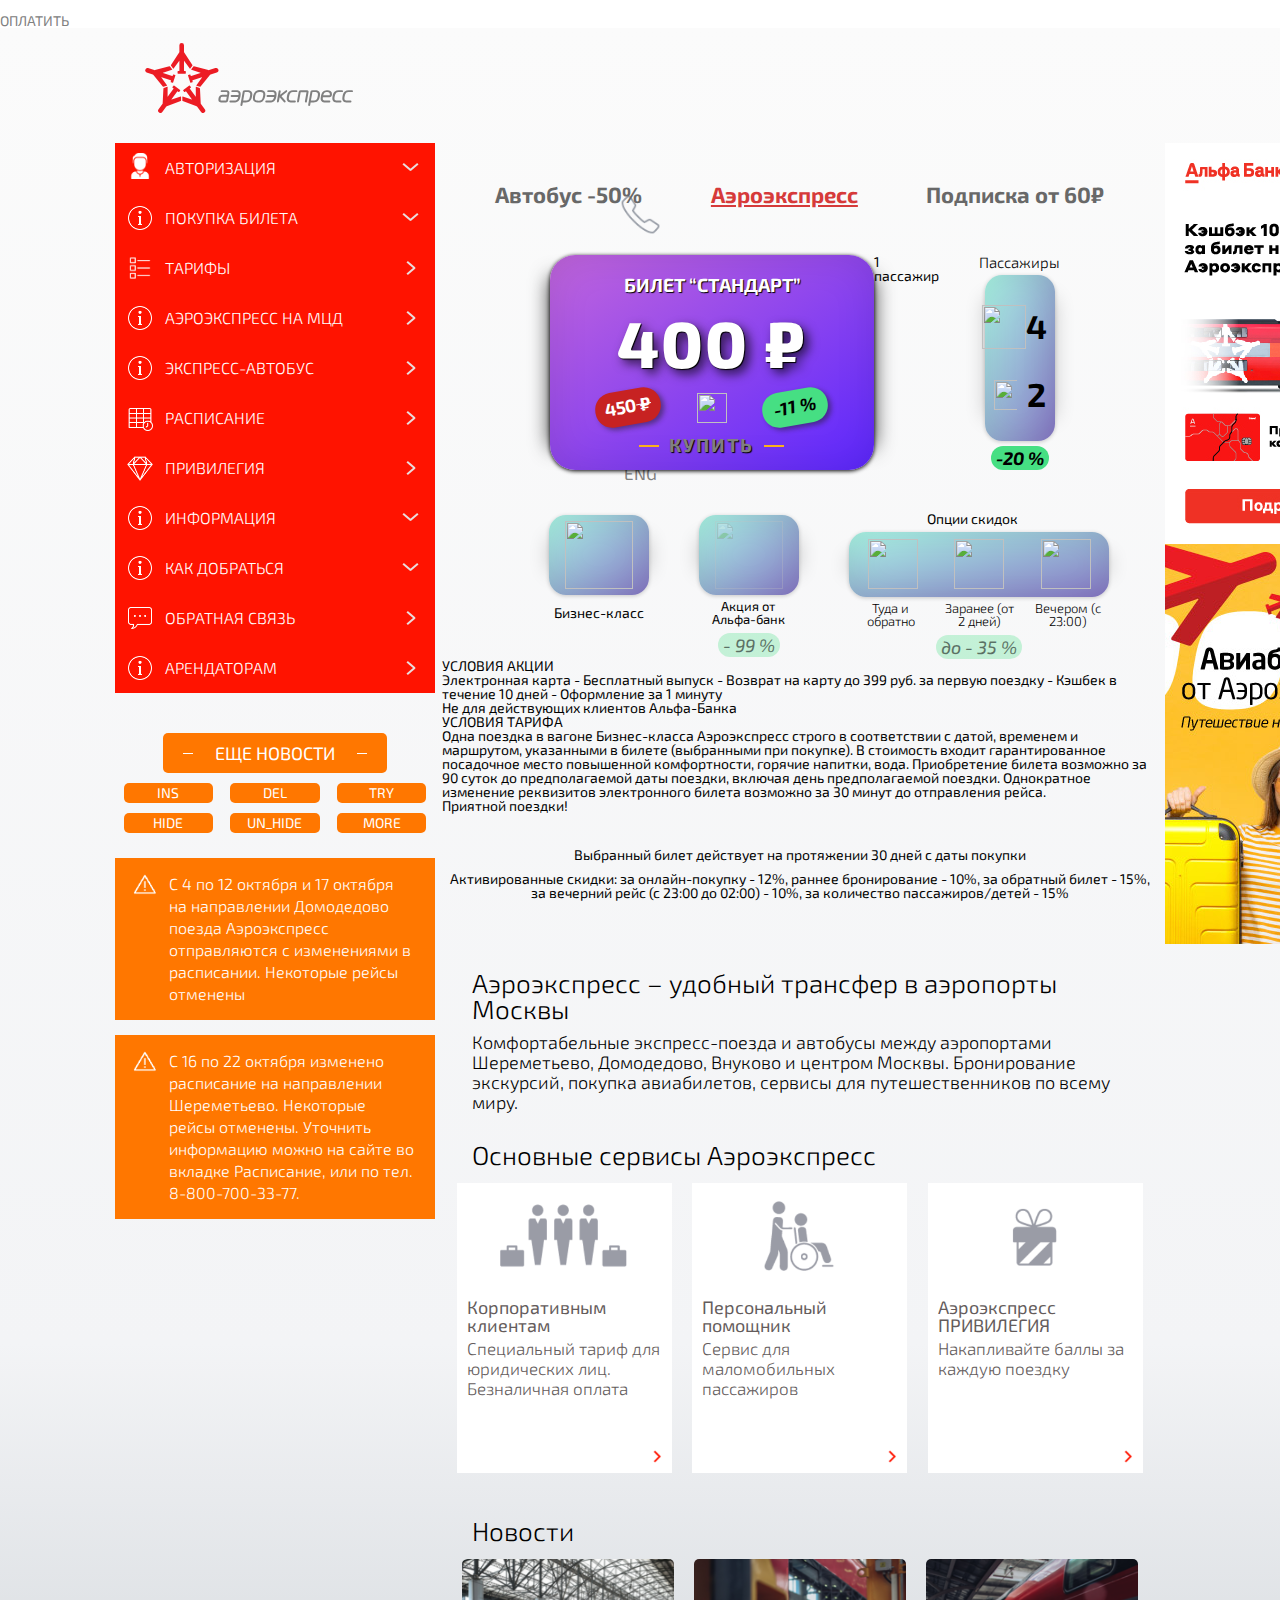
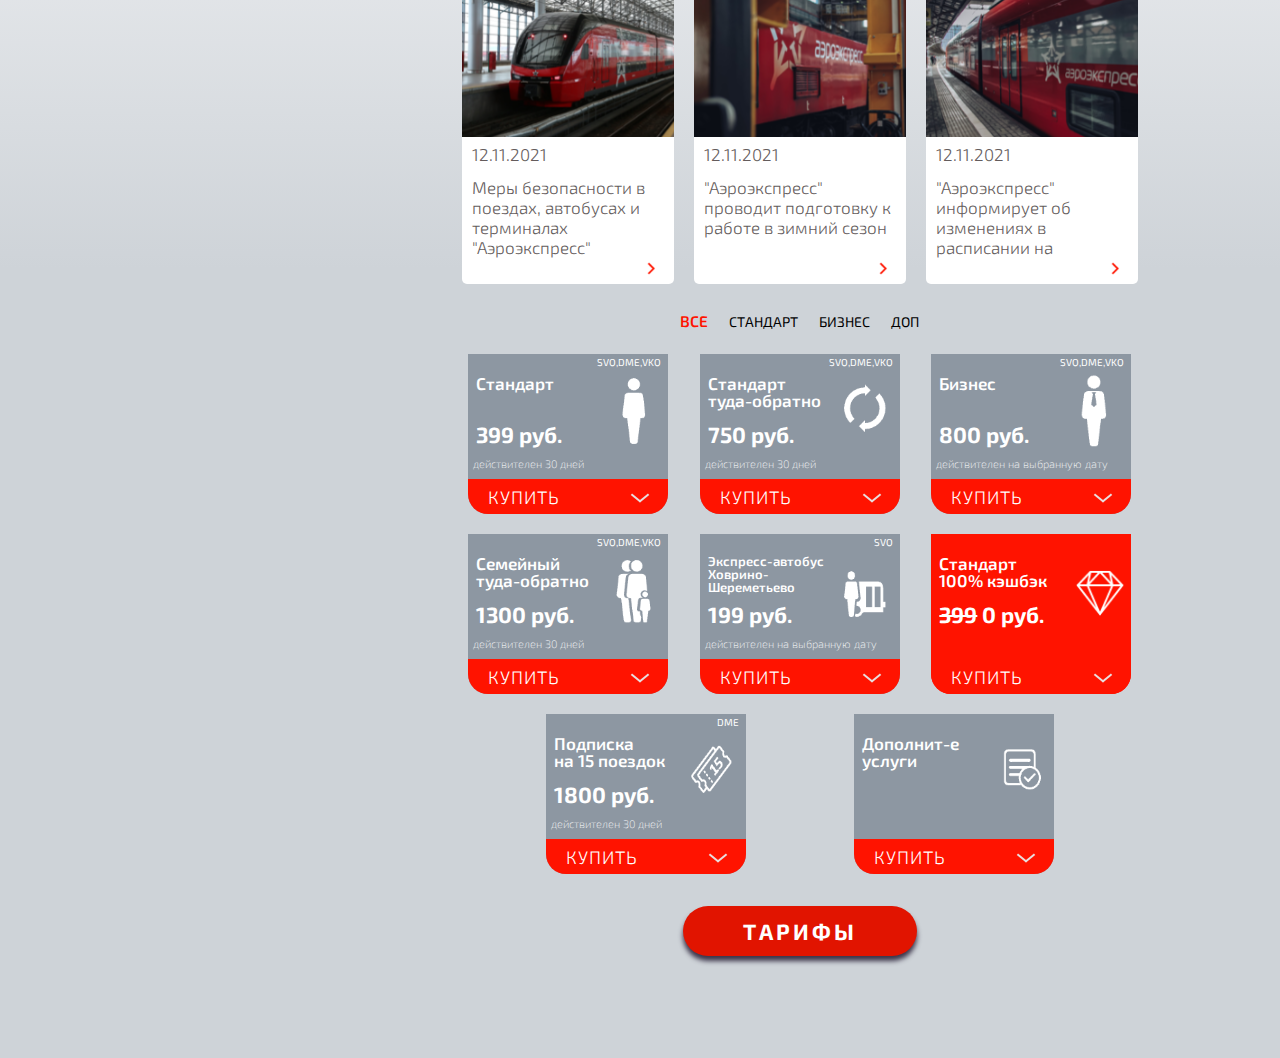
==== commit 04c871bb: "Update index.html" ====
--- a/index.html
+++ b/index.html
@@ -16,6 +16,12 @@
     <link rel="shortcut icon" href="im-aero/favicon.png" type="image/png">
 </head>
 <body>
+    <div id='pop1' class="popup_buy">
+        <div class="popup_buy_content">
+            <img src="calc/ico/pay.png" alt="">
+            <a href="#"><div class="popup_buy_content_text">ОПЛАТИТЬ</div></a>
+        </div>
+    </div>
     <div class="super-wrap">
         <div class="sub__wrap">
 
@@ -160,23 +166,9 @@
                         <div class="center_center_col">
 
 <!-- ================================= ВЕРХНИЙ БЛОК  =============+++=================== -->
-                            <div class="center__item_1">
-                                <!--  ВЕРХНИЙ БАННЕР  -->
-                                 <!--<div class="center__item_1_1">
-                                    <a href="https://aeroexpress.ru/promo-alfa" title="100% кэшбэк"><img class="slider" src="im-aero/banner-center1.png" alt=""></a>
-                                </div>-->
-                                <div class="center__item_1_2 center__item_3_article">
-                                    <span>Аэроэкспресс – удобный трансфер в аэропорты Москвы</span>
-                                </div>
-                                <div class="center__item_1_3">
-                                    <p>Комфортабельные экспресс-поезда и автобусы между аэропортами Шереметьево, Домодедово, Внуково и центром Москвы. Бронирование экскурсий, покупка авиабилетов, сервисы для путешественников по всему миру.</p>
-                                </div>
-                            </div>
 
 <!-- ================================= КАЛЬКУЛЯТОР  ==================================== -->
                             <div class="calc_container">    <!--  обертка калькулятора  -->
-                                <div class="calc_container_another_wrap"> <!--  затемнение при выборе  -->
-                                </div>
                                 <div class="calc_choice">   <!--  строка выбора типа перевозки - ЖД/автобус  -->
                                     <span class="bus-s calc_choice__item">Автобус -50%</span>
                                     <span class="train calc_choice__item boom">Аэроэкспресс</span>
@@ -206,7 +198,7 @@
                                                 </div>
                                             </div>
                                             <div class="ticket_and_options__ticket__article"> <!--  линия "Купить"  -->
-                                                <span class='article2'>КУПИТЬ</span>
+                                                <a href="#pop1"><span class='article2'>КУПИТЬ</span></a>                                                
                                             </div>  
                                         </div>
                                         <div class="ticket_and_options__ticket_2_novis">  <!--  выезжающий блок с выбором пассажиров  -->
@@ -232,7 +224,7 @@
                                         </div>
                                         <div class="ticket_and_options__ticket_3_novis">  <!--  билет на автобус  -->
                                             <div class="ticket_and_options__ticket__article"> <!--  наименование билета  -->
-                                                <span class="ex-bus">БИЛЕТ НА ЭКСПРЕСС-АВТОБУС "ХОВРИНО-ШЕРЕМЕТЬЕВО"</span>
+                                                <span class="ex-bus media380">БИЛЕТ НА ЭКСПРЕСС-АВТОБУС "ХОВРИНО-ШЕРЕМЕТЬЕВО"</span>
                                             </div>
                                             <div class="ticket_and_options__ticket__price"> <!--  цена билета  -->
                                                 <span class="ex-bus">199</span>
@@ -265,8 +257,8 @@
                                             </div>
                                             <div class="ticket_and_options__ticket__discount"> <!--  линия с результатами скидок  -->
                                                 <div class="ticket_and_options__ticket__discount__old-item one-price">
-                                                    <span>3.600</span>
-                                                    <span> ₽</span>
+                                                    <span class="min_text">3.600</span>
+                                                    <span class="min_text"> ₽</span>
                                                 </div>
                                                 <div class="ticket_and_options__ticket__discount__decor">
                                                     <img src="calc/lightning.png" alt="">
@@ -331,6 +323,9 @@
                                             </div>  
                                         </div>
                                     </div>
+                                    <div class="pass420">
+                                        <div class="pass420_t">1 пассажир</div>                                        
+                                    </div>
                                     <div class="ticket_and_options__item passengers">
                                         <div class="promo__title">
                                             <span>Пассажиры</span>
@@ -347,7 +342,7 @@
                                                 </div>
                                             </div>
                                         </div>
-                                        <div class="discount">
+                                        <div class="discount d1">
                                             <span>-20</span>
                                             <span>%</span>
                                         </div>
@@ -373,7 +368,7 @@
                                         <div class="options_1__text resale">
                                             <span>Акция от<br>Альфа-банк</span>
                                         </div>
-                                        <div class="discount-a no_d">
+                                        <div class="discount-a no_d d2">
                                             <span>- 99</span>
                                             <span>%</span>
                                         </div>
@@ -401,7 +396,17 @@
                                             <span>%</span>
                                         </div>
                                     </div> 
-                                </div>                                
+                                </div>     
+                                <div class="conditions alpha__condition del">
+                                    <p>УСЛОВИЯ АКЦИИ</p>
+                                    <p>Электронная карта - Бесплатный выпуск - Возврат на карту до 399 руб. за первую поездку - Кэшбек в течение 10 дней - Оформление за 1 минуту </p>
+                                    <p>Не для действующих клиентов Альфа-Банка</p>
+                                </div>     
+                                <div class="conditions busi__condition del">
+                                    <p>УСЛОВИЯ ТАРИФА</p>
+                                    <p>Одна поездка в вагоне Бизнес-класса Аэроэкспресс строго в соответствии с датой, временем и маршрутом, указанными в билете (выбранными при покупке). В стоимость входит гарантированное посадочное место повышенной комфортности, горячие напитки, вода. Приобретение билета возможно за 90 суток до предполагаемой даты поездки, включая день предполагаемой поездки. Однократное изменение реквизитов электронного билета возможно за 30 минут до отправления рейса. </p>
+                                    <p>Приятной поездки!</p>
+                                </div>                         
                                 <div class="comment">
                                     <p class="comment_text">Выбранный билет действует на протяжении 30 дней с даты покупки</p>
                                     <p class="comment_text">Активированные скидки: за онлайн-покупку - 12%, раннее бронирование - 10%, за обратный билет - 15%,  за вечерний рейс (с 23:00 до 02:00) - 10%, за количество пассажиров/детей - 15%</p>
@@ -409,6 +414,18 @@
                             </div>
 
 <!-- ================================= НОВОСТНЫЕ БЛОКИ  ======================================= -->
+                            <div class="center__item_1">
+                                <!--  ВЕРХНИЙ БАННЕР  -->
+                                <!--<div class="center__item_1_1">
+                                    <a href="https://aeroexpress.ru/promo-alfa" title="100% кэшбэк"><img class="slider" src="im-aero/banner-center1.png" alt=""></a>
+                                </div>-->
+                                <div class="center__item_1_2 center__item_3_article">
+                                    <span>Аэроэкспресс – удобный трансфер в аэропорты Москвы</span>
+                                </div>
+                                <div class="center__item_1_3">
+                                    <p>Комфортабельные экспресс-поезда и автобусы между аэропортами Шереметьево, Домодедово, Внуково и центром Москвы. Бронирование экскурсий, покупка авиабилетов, сервисы для путешественников по всему миру.</p>
+                                </div>
+                            </div>
                             <div class="center__item_3">
                                 <div class="center__item_3_article">
                                     <p>Основные сервисы Аэроэкспресс</p>
@@ -733,10 +750,10 @@
 
 <!-- =========================== БЛОК БАННЕРОВ СПРАВА  ================================= -->
 
-                            <div class="right_center_col">
-                                <a href="https://aeroexpress.ru/promo-alfa" title="100% кэшбэк"><img src="im-aero/r1.jpg" alt="Кэшбэк 100%"></a>
-                                <a href='https://aeroexpress.ru/avia/' title="Удобный поиск и бронирование авиабилетов"><img src="im-aero/r2.jpg" alt="">
-                            </div>
+                        <div class="right_center_col">
+                            <a href="https://aeroexpress.ru/promo-alfa" title="100% кэшбэк"><img src="im-aero/r1.jpg" alt="Кэшбэк 100%"></a>
+                            <a href='https://aeroexpress.ru/avia/' title="Удобный поиск и бронирование авиабилетов"><img src="im-aero/r2.jpg" alt=""></a>
+                        </div>
                     </div>
                 </div>
             </div>
@@ -751,6 +768,7 @@
         </div>
     </div>
 
+
 <!-- =================================  СКРИПТЫ  ========================================= -->
     <script src='https://code.jquery.com/jquery-3.6.0.min.js'></script>
     <script async src="up_and_down.js"></script>
--- a/calc.css
+++ b/calc.css
@@ -98,6 +98,7 @@
     cursor: pointer;
 }
 
+
 .promo__choice-block-items {
     display: flex;
     justify-content:space-around;
@@ -123,7 +124,7 @@
 }
 .non-active {
 }
-.discount {
+.discount, .discount-a {
     font-size: 18px;
     font-weight: 700;
     font-style: italic;
@@ -132,6 +133,11 @@
     padding: 3px 5px;
     position: relative;
 }
+.no_d {
+    font-weight: 500!important;
+    background-color: #46df834a!important;
+    color: rgba(0, 0, 0, 0.535)!important;
+}
 .promo__discount__before_5 {
     position: absolute;
     bottom: -30px;
@@ -149,16 +155,21 @@
     flex: 1 1 70%;
     display: flex;
 }
-.ticket_and_options__ticket_1, .ticket_and_options__ticket_2 {
+.ticket_and_options__ticket_1_vis, 
+.ticket_and_options__ticket_2_vis,
+.ticket_and_options__ticket_3_vis,
+.ticket_and_options__ticket_4_vis,
+.ticket_and_options__ticket_5_vis,
+.ticket_and_options__ticket_6_vis {
     background: linear-gradient(to top left, #5C27FE, #C165DD);
     justify-content: space-between;
     align-items: center;
     flex-direction: column;
-    height: 200px;
+    height: 215px;
     width: 100%;
     max-width: 400px;
     margin: 0 auto 0 50px;
-    padding: 15px;
+    padding: 10px;
     border-radius: 25px;
     box-shadow: 0 1px 4px rgba(0, 0, 0, 1),
     -23px 0 20px -23px rgba(0, 0, 0, .8),
@@ -168,19 +179,36 @@
     z-index: 20;
     cursor: pointer;
 }
-.ticket_and_options__ticket_1 {
-    display: flex;
-}
-.ticket_and_options__ticket_2 {
-    display: none;
+.ticket_and_options__ticket_2_vis {
     flex-direction: column;
     justify-content: space-evenly;
     padding: 15px 0 5px 0;
     align-items: center;
     z-index: 20;
 }
-
-.ticket_and_options__ticket_1:hover, .ticket_and_options__ticket_2:hover {
+.ticket_and_options__ticket_1_vis, 
+.ticket_and_options__ticket_2_vis, 
+.ticket_and_options__ticket_3_vis,
+.ticket_and_options__ticket_4_vis,
+.ticket_and_options__ticket_5_vis,
+.ticket_and_options__ticket_6_vis {
+    display: flex;
+    transition: all 300ms ease 0ms;
+}
+.ticket_and_options__ticket_1_novis, 
+.ticket_and_options__ticket_2_novis,
+.ticket_and_options__ticket_3_novis,
+.ticket_and_options__ticket_4_novis,
+.ticket_and_options__ticket_5_novis,
+.ticket_and_options__ticket_6_novis {
+    display: none;
+    transition: all 300ms ease 0ms;
+}
+.ticket_and_options__ticket_1_vis:hover,
+.ticket_and_options__ticket_3_vis:hover, 
+.ticket_and_options__ticket_4_vis:hover, 
+.ticket_and_options__ticket_5_vis:hover,  
+.ticket_and_options__ticket_6_vis:hover {
     box-shadow: 0 1px 8px rgba(0, 0, 0, 1),
     -30px 0 30px -23px rgba(0, 0, 0, .8),
     30px 0 30px -23px rgba(0, 0, 0, .8),
@@ -197,14 +225,14 @@
     position: absolute;
     height: 2px;
     background-color: #FBB11C;
-    width: 30px;
+    width: 20px;
     top: 10px;
 }
 .article2::after {
-    left: -40px;
+    left: -30px;
 }
 .article2::before {
-    right: -40px;
+    right: -30px;
 }
 .passangers__go_man {
     margin-bottom: 15px;
@@ -230,22 +258,24 @@
     color: white;
 }
 
-
-
 .ticket_and_options__ticket__article {
-    font-size: 20px;
+    display: block;
+    min-height: 35px;
+    max-height: 35px;
+    font-size: 19px;
     font-weight: 700;
     color: #ffff;
     text-shadow: 1px 1px 1px black;
     text-align: center;
-    padding: 0 30px;
+    padding: 10px 30px 0px;
 }
 .ticket_and_options__ticket__price {
-    font-size: 55px;
+    font-size: 65px;
     font-weight: 800;
     letter-spacing: 2px;
     color: #ffff;
-    text-shadow: 1px 1px 2px black
+    padding: 10px 0 0 0;
+    text-shadow: 1px 1px 1px black, 5px 5px 11px rgba(0, 0, 0, 0.7)
 }
 .standart, 
 .business-t, 
@@ -253,18 +283,43 @@
 .subs30 {
     display: inline-flex;
 }
-
-.standart-none, 
-.business-t-none, 
-.ex-bus-none, 
-.subs30-none {
-    display: none;
-}
+.standart-no, 
+.business-t-no, 
+.ex-bus-no, 
+.subs30-no {
+    display: none;
+}
+.tuda {
+    display: inline-flex;
+}
+.tuda-no {
+    display: none;
+}
+.ticket_and_options__ticket__discount__decor img {
+    height: 30px;
+    width: 30px;
+    animation: light 15s ease infinite;
+}
+@keyframes light {
+    0% {transform: scale3d(1, 1, 1);}
+    10% {transform: scale3d(1.2, 1.2, 1);}
+    20% {transform: scale3d(1, 1, 1);} 
+    30% {transform: scale3d(1.2, 1.2, 1);}
+    40% {transform: scale3d(1, 1, 1);} 
+    50% {transform: rotate(-15deg);}
+    60% {transform: rotate(0deg);}
+    70% {transform: scale3d(1.2, 1.2, 1);}
+    80% {transform: scale3d(1, 1, 1);}
+    90% {transform: scale3d(1.2, 1.2, 1);}
+    100% {transform: scale3d(1, 1, 1);}
+}
+
 .ticket_and_options__ticket__discount {
     display: flex;
     justify-content: space-evenly;
     align-items: center;
     width: 100%;
+    padding: 15px 0 0 0;
 }
 .ticket_and_options__ticket__discount__old-item {
     font-weight: 700;
@@ -273,6 +328,8 @@
     height: 35px;    
     border-radius: 17px;
     padding: 7px;
+    text-align: center;
+    box-shadow: 3px 3px 5px rgba(29, 28, 28, 0.474);
 }
 .one-price {
     background-color: rgba(199, 34, 34, 1);
@@ -353,29 +410,32 @@
     border-radius: 17px;
     position: relative;
 }
-.boom_image1 {
+.boom_image1, .boom_image2, .boom_image3, .boom_image4, .boom_image5 {
     display: inherit;
     cursor: pointer;
 }
-.reboom_image1{
-    display: none;
-    cursor: pointer;
-}
-
-.boom_image3, .boom_image4, .boom_image5 {
-    display: inherit;
-    cursor: pointer;
-}
-.reboom_image3, .reboom_image4, .reboom_image5 {
-    display: none;
-    cursor: pointer;
+.reboom_image1, .reboom_image2, .reboom_image3, .reboom_image4, .reboom_image5 {
+    display: none;
+    cursor: pointer;
+}
+.image2 {
+    filter: opacity(30%)
+}
+.boom_image2 {
+    filter: opacity(100%)
 }
 .options_1__text.business span {
-    width: 100%;
-    margin-top: 6px ;
+    width: 110%;
+    text-align:center;
+}
+.business, .rebusiness {
+    padding: 6px 0 0 0;
+}
+.rebusiness, .sale {
+    font-weight: 600;
 }
 .options_1__text.sale span {
-    width: 100%;
+    width: 110%;
 }
 .options_1__text {
     display: flex;
@@ -398,7 +458,12 @@
 .image3-retext, .image4-retext, .image5-retext {
     font-weight: 600;
 }
-
+.plushki1, .plushki2 {
+    height: 20px;
+}
+.plushki-no {
+    display: none;
+}
 
 /* ==============КНОПКА============ */
 
